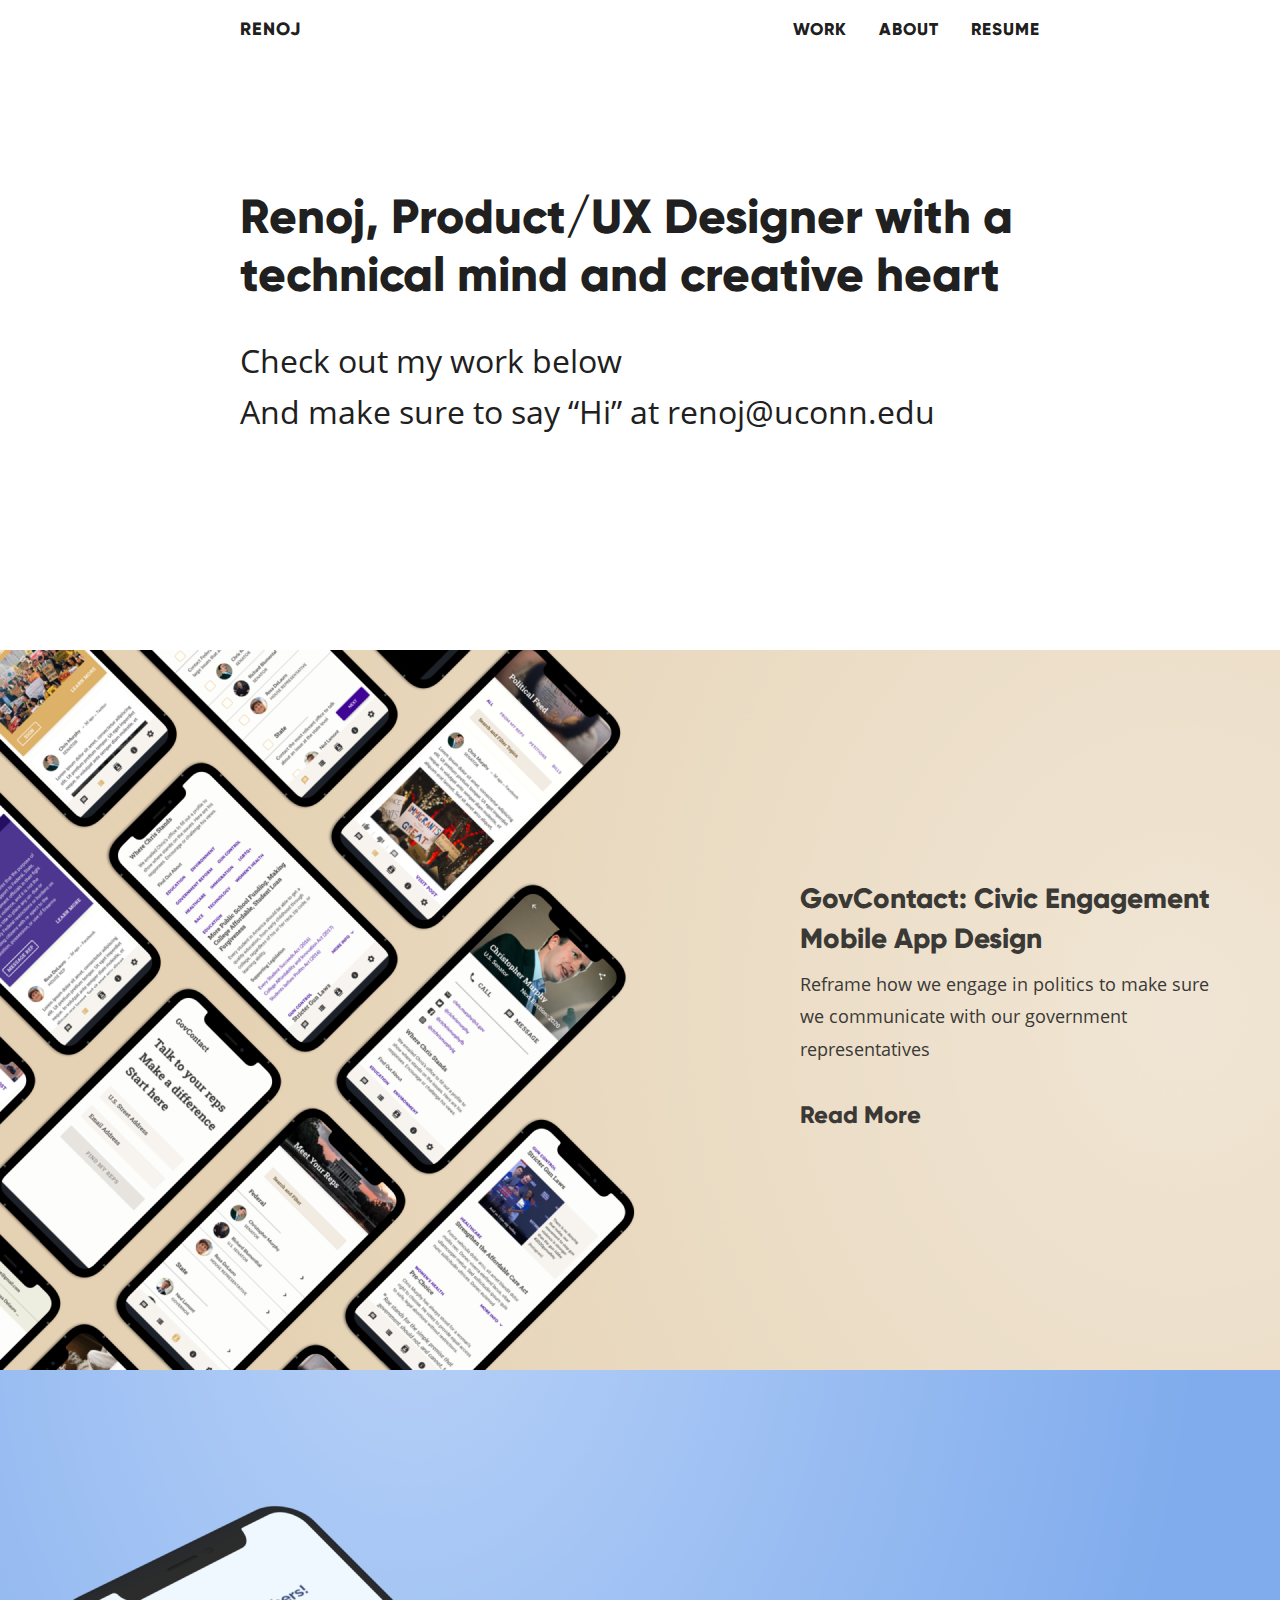
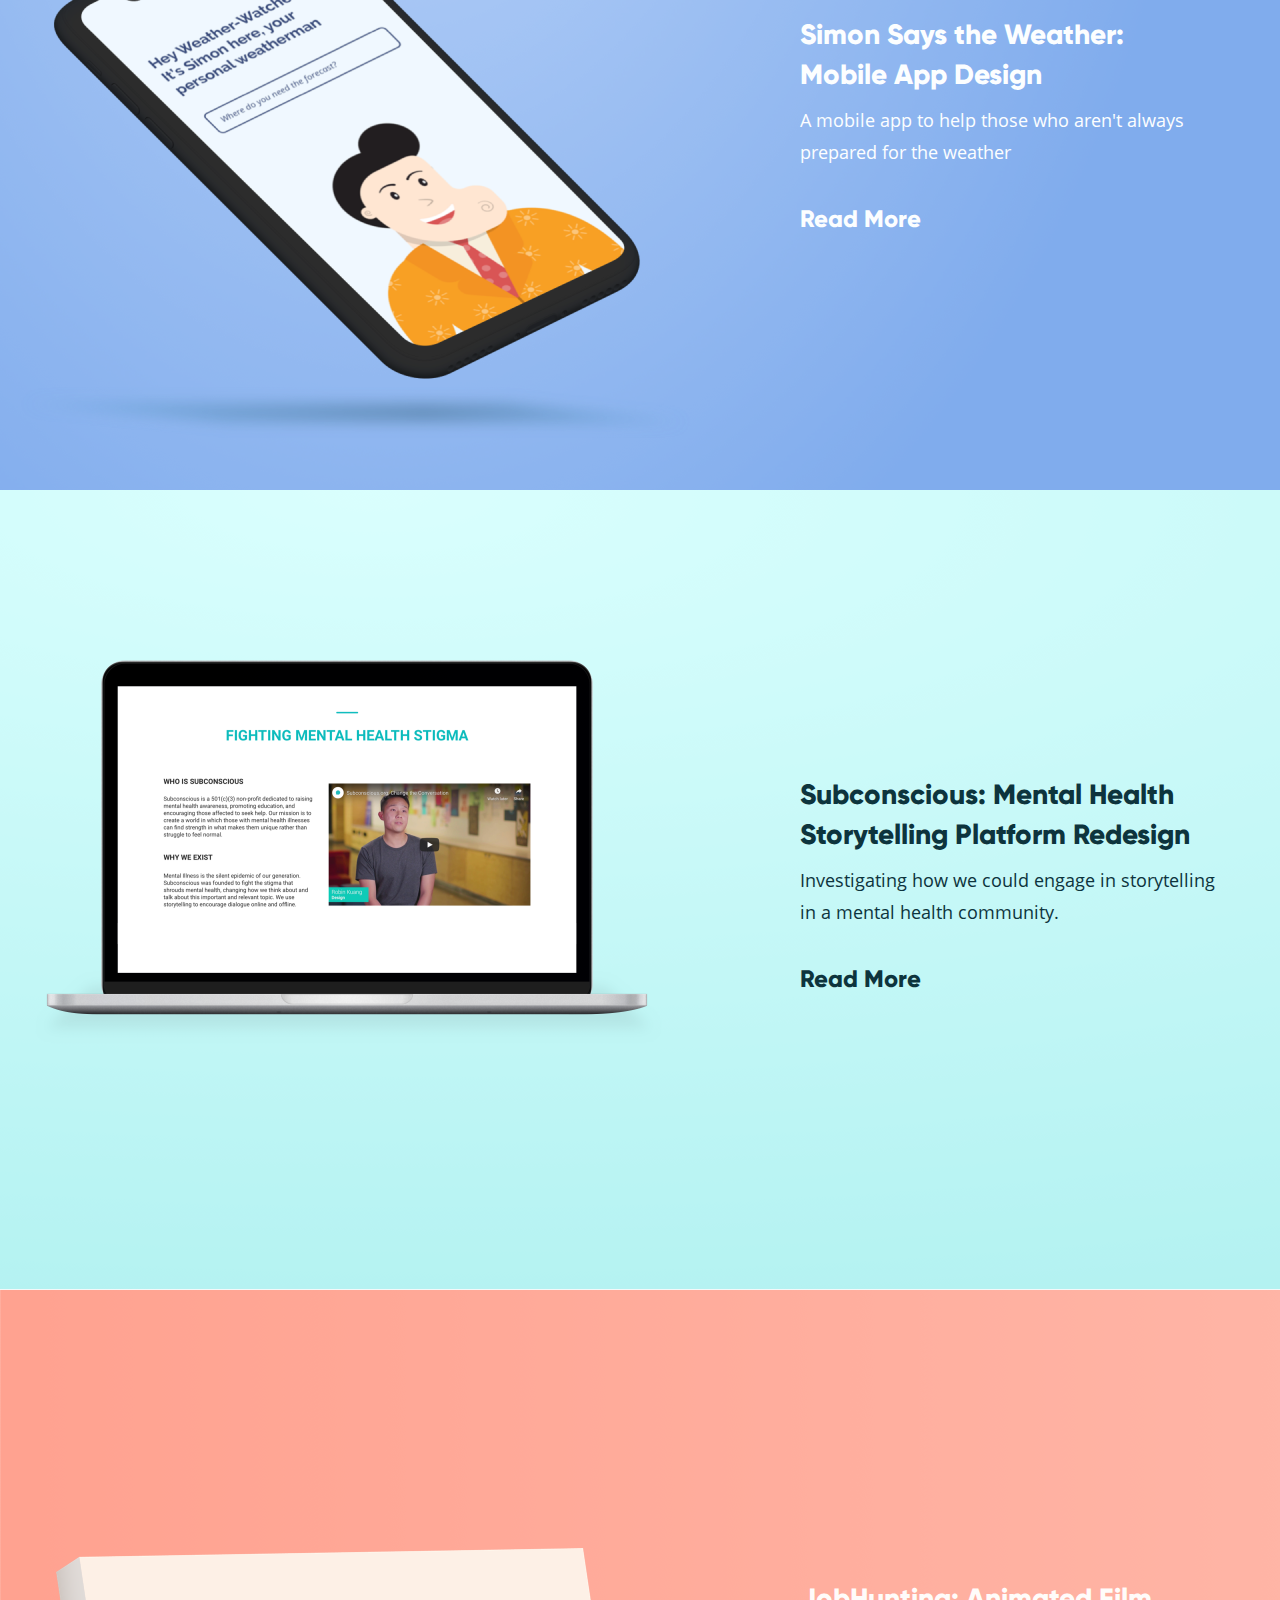
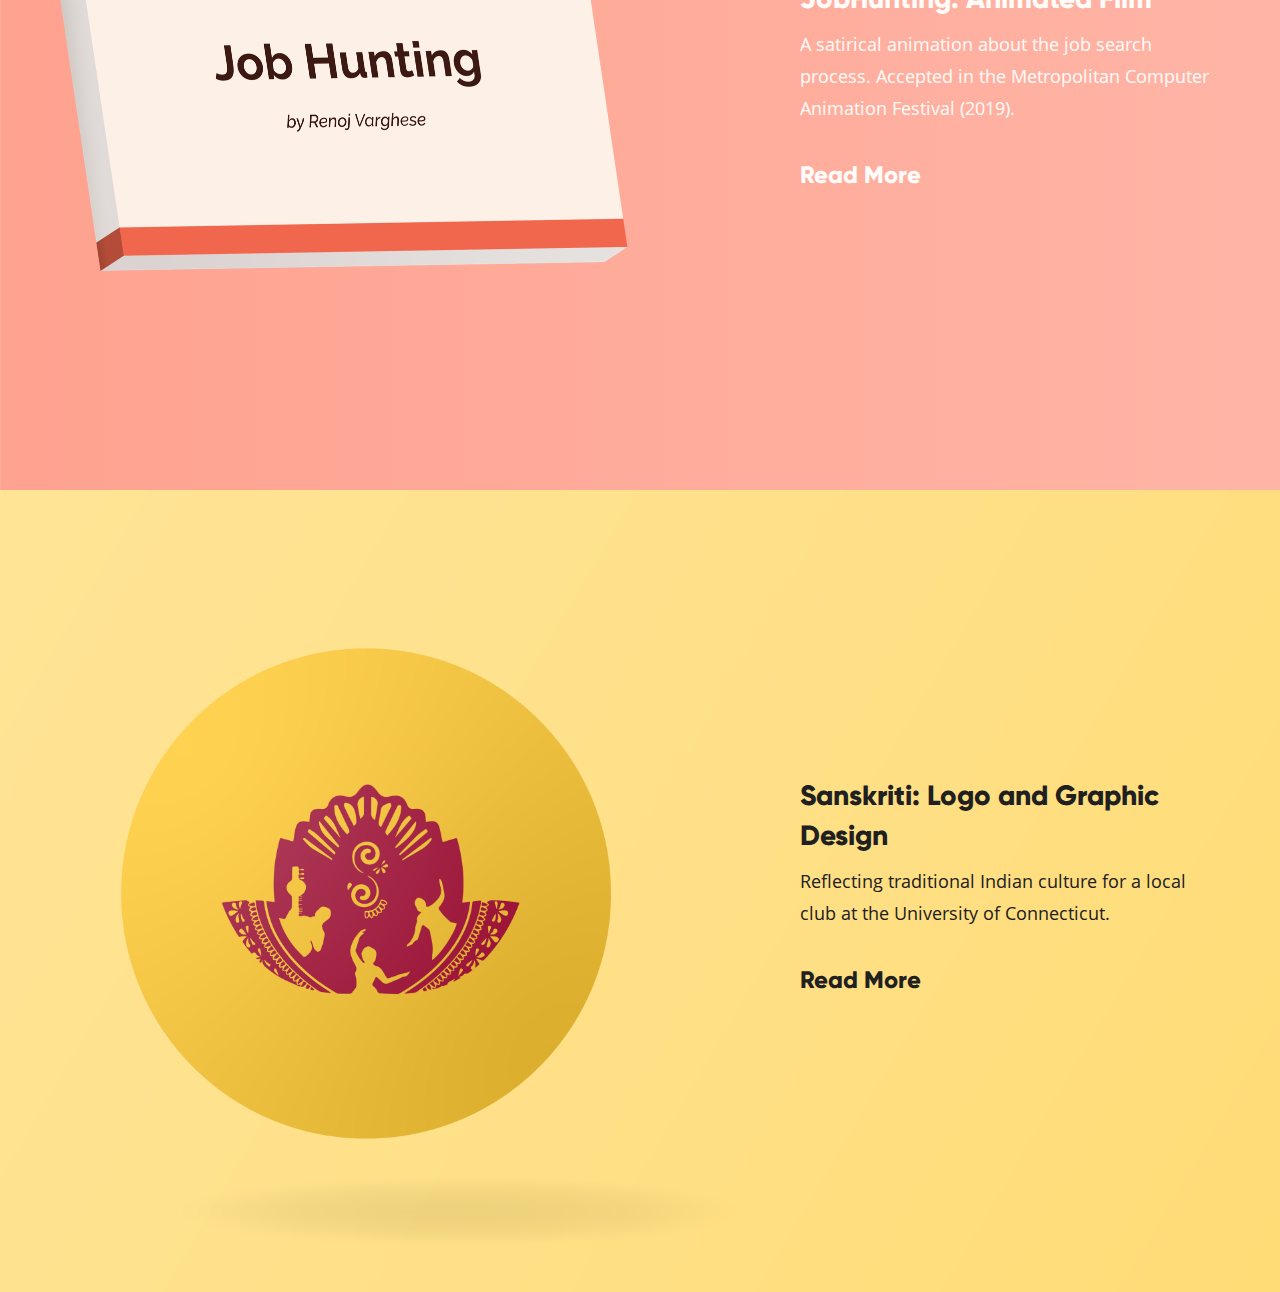
==== index.html @ ecf6c25c "next build" ====
<!DOCTYPE html><html lang="en"><head><title>Renoj Varghese</title><meta charset="UTF-8"><meta name="viewport" content="width=device-width, initial-scale=1.0"><meta name="description" content="Renoj's portfolio"><meta name="author" content="Renoj Varghese"><link href="main.css" rel="stylesheet"></head><body><!--+nav(nav, topDir)--><div class="content"><div class="hero-block"><nav class="nav"><div class="content-med-container"><ul class="nav-item-list"><li class="nav-item small-caps logo"><a href="">renoj</a></li><li class="nav-item"><ul class="nav-item-list"><li class="nav-item small-caps mr-xl"><a href="">work</a></li><li class="nav-item small-caps mr-xl"><a href="about">about</a></li><li class="nav-item small-caps right"><a href="static/docs/resume_renoj_varghese.pdf" target="_blank">resume</a></li></ul></li></ul></div></nav><div class="content-med-container home-hero"><div class="align-middle"><h1>Renoj, Product/UX Designer with a technical mind and creative heart</h1><h2 class="mb-0">Check out my work below</h2><h2>And make sure to say “Hi” at <a href="mailto:renoj@uconn.edu">renoj@uconn.edu</a></h2></div></div></div><div class="projects"><div class="project"><div class="project-background"><div class="img-container"><img src="static/img/govcontact/icon.png" alt="govcontact"></div></div><div class="project-text-block project-text govcontact"><h3 class="mb-s">GovContact: Civic Engagement Mobile App Design</h3><p class="mb-xl">Reframe how we engage in politics to make sure we communicate with our government representatives</p><a href="projects/govcontact/index.html"> <h4>Read More</h4></a></div></div><div class="project"><div class="project-background"><div class="img-container"><img src="static/img/simon/icon.png" alt="simon"></div></div><div class="project-text-block project-text simon"><h3 class="mb-s">Simon Says the Weather: Mobile App Design</h3><p class="mb-xl">A mobile app to help those who aren't always prepared for the weather</p><a href="projects/simon/index.html"> <h4>Read More</h4></a></div></div><div class="project"><div class="project-background"><div class="img-container"><img src="static/img/subconscious/icon.png" alt="subconscious"></div></div><div class="project-text-block project-text subconscious"><h3 class="mb-s">Subconscious: Mental Health Storytelling Platform Redesign</h3><p class="mb-xl">Investigating how we could engage in storytelling in a mental health community.</p><a href="projects/subconscious/index.html"> <h4>Read More</h4></a></div></div><div class="project"><div class="project-background"><div class="img-container"><img src="static/img/jobhunting/icon.png" alt="jobhunting"></div></div><div class="project-text-block project-text jobhunting"><h3 class="mb-s">JobHunting: Animated Film</h3><p class="mb-xl">A satirical animation about the job search process. Accepted in the Metropolitan Computer Animation Festival (2019).</p><a href="projects/jobhunting/index.html"> <h4>Read More</h4></a></div></div><div class="project"><div class="project-background"><div class="img-container"><img src="static/img/sanskriti/icon.png" alt="sanskriti"></div></div><div class="project-text-block project-text sanskriti"><h3 class="mb-s">Sanskriti: Logo and Graphic Design</h3><p class="mb-xl">Reflecting traditional Indian culture for a local club at the University of Connecticut.</p><a href="projects/sanskriti/index.html"> <h4>Read More</h4></a></div></div></div></div><footer class="footer"></footer><script type="text/javascript" src="main.js"></script></body></html>
---- main.css ----
@font-face{font-family:Gilroy;src:url(src/scss/fonts/Gilroy-ExtraBold.woff) format("woff");font-weight:700;font-style:normal}@font-face{font-family:Gilroy;src:url(src/scss/fonts/Gilroy-ExtraBold.woff) format("woff");font-weight:400;font-style:normal}@font-face{font-family:Gilroy;src:url(src/scss/fonts/Gilroy-Light.woff) format("woff");font-weight:lighter;font-style:normal}@font-face{font-family:'Open Sans';src:url(src/scss/fonts/OpenSans-Regular.woff) format("woff");font-weight:400;font-style:normal}@font-face{font-family:'Open Sans';src:url(src/scss/fonts/OpenSans-Bold.woff) format("woff");font-weight:700;font-style:bold}html{font-size:10pt;font-family:"Open Sans",Helvetica,sans-serif;color:#202020}@media (min-width:769px){html{font-size:1.5vw}}@media (min-width:1280px){html{font-size:1.25vw}}@media (min-width:1920px){html{font-size:24px}}li,p{font-size:1.125rem;line-height:1.8;margin:0}h1{font-family:Gilroy,Arial,sans-serif;font-size:3rem;line-height:1.2;margin:2rem 0}h2{font-family:"Open Sans",Helvetica,sans-serif;font-weight:400;font-size:2rem;line-height:1.6;margin:0 0 2rem}h3{font-family:Gilroy,Arial,sans-serif;font-size:1.75rem;line-height:1.45;margin:0 0 1.5rem}h4{font-family:Gilroy,Arial,sans-serif;font-size:1.5rem;line-height:1.5;margin:0 0 .5rem}h5{font-family:Gilroy,Arial,sans-serif;font-size:1.375rem;line-height:1.5;font-weight:700;margin:0 0 .125rem}h6{font-family:Gilroy,Arial,sans-serif;font-size:1.25rem;line-height:1.6;font-variant:small-caps;text-transform:lowercase;letter-spacing:.0625rem;margin:0 0 .5rem}.caption{font-family:"Open Sans",Helvetica,sans-serif;font-size:1.125rem;line-height:1.8;margin:.25rem 0 .75rem}.caption-small{font-family:"Open Sans",Helvetica,sans-serif;font-size:1rem;line-height:1.6;margin:.25rem 0 .5rem}blockquote{font-family:Gilroy,Arial,sans-serif;font-weight:700;line-height:1.4;font-size:1.75em;margin:1rem 0 .5rem}a{position:relative;display:inline-block;text-decoration:none;color:inherit}a:visited{color:inherit;text-decoration:none}a:before{content:"";display:block;height:2px;width:0%;position:absolute;bottom:-2px;left:0;background:#000;transition:.15s ease-out}a:active:before,a:focus:before,a:hover:before{width:100%}.bold{font-weight:700}.med-weight{font-weight:400}.light{font-weight:lighter}.header{font-family:Gilroy,Arial,sans-serif}.body{font-family:"Open Sans",Helvetica,sans-serif}*{transition:.1s linear;box-sizing:border-box}body{margin:0;padding:0}.content{max-width:1920px;margin:0 auto}img{max-width:100%;display:block}.youtube-container{overflow:hidden;padding-bottom:56.25%;position:relative;height:0}.youtube-container iframe{left:0;top:0;height:100%;width:100%;position:absolute}.video-container{max-width:300px;position:relative;margin:0 auto 40px}.video-container .controls{position:absolute;margin:0 auto;top:-45px;text-align:center;width:100%}.video-container .video-ctrl{font-size:1.25rem;display:inline}.video-container .video-ctrl:hover{cursor:pointer}.invision-container{height:500px;margin-bottom:200px}.invision-container iframe{-webkit-transform:scale(.75) translateY(-15%) translateX(0);transform:scale(.75) translateY(-15%) translateX(0)}.content-container{padding:30px;max-width:55rem;margin:0 auto}@media (min-width:1280px){.content-container{padding:0}}.content-med-container{padding:30px;max-width:50rem;margin:0 auto}@media (min-width:1280px){.content-med-container{padding:0}}.content-large-container{padding:30px;max-width:65rem;margin:0 auto}.whole-height{min-height:100vh}.flex{display:flex;flex-wrap:wrap;justify-content:flex-start}.grid-2-item li,.grid-2-item p,.grid-3-2-item li,.grid-3-2-item p,.grid-3-item li,.grid-3-item p{line-height:1.65}.bullet{position:relative}.bullet:after{content:"";width:4px;height:100%;background:#333;display:block;position:absolute;left:-15px;top:0}@media (min-width:768px){.grid-2-item{width:48.5%;margin-top:0}.grid-2-item.left{padding-right:1.5%}.grid-2-item.right{padding-left:1.5%}.grid-3-item{width:31.25%;margin-top:0}.grid-3-item.left{padding-right:2%}.grid-3-item.middle{padding-right:1%;padding-left:1%}.grid-3-item.right{padding-left:2%}.grid-3-2-item{margin-top:0;width:62.5%}.grid-3-2-item.left{padding-right:1.5%}}.small-caps{font-variant:small-caps;text-transform:lowercase;letter-spacing:.0625rem}ul{list-style:none;padding-left:0;margin-top:0}.nav{padding-top:.125rem;padding-bottom:.125rem}.nav-item-list{display:flex;justify-content:space-between;flex-direction:row}.nav-item-list li{display:inherit;font-weight:700;font-family:Gilroy,Arial,sans-serif;font-size:1.5rem;align-self:flex-end}.nav-item-list .logo{font-size:1.6rem;position:relative;top:2px}.nav-item-list .logo a::before{bottom:0}.home-hero{padding-top:10vh;padding-bottom:20vh}.projects{margin:0 auto}@media (min-width:1920px){.content-large-container{max-width:1800px}.projects{max-width:1920px}}.project{position:relative}.project-background{display:none}.project-text-block{padding:2rem}.project-text-block a::before{height:4px;bottom:2px}.project-text-block.simon{background:#93b9f1;color:#fcfeff}.project-text-block.simon a::before{background:#fcfeff}.project-text-block.govcontact{background:#eddfcb;color:#3a3936}.project-text-block.govcontact a::before{background:#3a3936}.project-text-block.subconscious{background:#f4f8f9;color:#0d343d}.project-text-block.subconscious a::before{background:#0d343d}.project-text-block.jobhunting{background:#ffac9c;color:#fffcfa}.project-text-block.jobhunting a::before{background:#fffcfa}.project-text-block.sanskriti{background:#ffdf84}.project-text-block.sanskriti a::before{background:#5c470a}@media (min-width:550px){.project-background{display:block}.project-text-block.project-text{display:block;position:absolute;right:2rem;top:50%;-webkit-transform:translateY(-50%);transform:translateY(-50%);width:30rem}}@media (min-width:550px) and (max-width:1023px){.project-text-block.project-text{color:#000;background:rgba(245,245,245,.8)}}@media (min-width:1024px){.project-text-block.project-text{background:0 0;right:2em}}.hero{height:35vw;position:relative;overflow:hidden}.hero .img-container{position:absolute;top:-25%}.hero h1{position:absolute;top:20%;right:5%;width:40%}.solution-block{padding-top:10vh;padding-bottom:10vh}.solution{margin-top:4rem}.project-container{padding-top:7.5vh;padding-bottom:7.5vh}.project-container li{position:relative;padding-left:20px}.project-container li:before{content:"";display:block;position:absolute;top:6%;left:2px;width:5px;height:92%;background:#000;opacity:.1}.project-med-padding{padding-top:8.75vh;padding-bottom:8.75vh}.project-extra-padding{padding-top:15vh;padding-bottom:15vh}.project-p{margin-bottom:3rem}.quote{margin-bottom:1rem}.tint-box{background:#f1f1f1}.insights-opportunities{padding-top:5rem;padding-bottom:5rem}.i-o-header{margin-bottom:3rem}.insight{margin-bottom:.125rem}.i-o{margin-bottom:2rem}.quote-source{font-weight:lighter;font-size:1.5rem}.mb-0{margin-bottom:0}.mb-s{margin-bottom:.5rem}.mb-m{margin-bottom:1rem}.mb-l{margin-bottom:1.5rem}.mb-xl{margin-bottom:2rem}.mr-xl{margin-right:2rem}.mb-xxl{margin-bottom:2.5rem}.mb-xxxl{margin-bottom:3rem}.mt-m{margin-top:1rem}.mt-l{margin-top:1.5rem}.mt-xl{margin-top:2rem}.mt-xxxl{margin-top:3rem}.mt-separate{margin-top:15vh}.pb-0{padding-bottom:0}.pt-0{padding-top:0}.pt-m{padding-top:1rem}.pl-xxxl{box-sizing:border-box}.pr-xxxl{box-sizing:border-box}.pl-xl{box-sizing:border-box}.pr-xl{box-sizing:border-box}@media (min-width:769px){.pl-xxxl{padding-left:4rem}.pr-xxxl{padding-right:4rem}.pl-xl{padding-left:2rem}.pr-xl{padding-right:2rem}}.plr-m{padding-left:1rem;padding-right:1rem}.plr-xxxl{padding-left:3rem;padding-right:3rem}.mlr-m{margin-left:1rem;margin-right:1rem}.ml-m{margin-left:1rem}.m-0{margin:0}@media (max-width:768px){.ptb-0-mt{padding-top:0;padding-bottom:0}.plr-0-mt{padding-left:0;padding-right:0}}
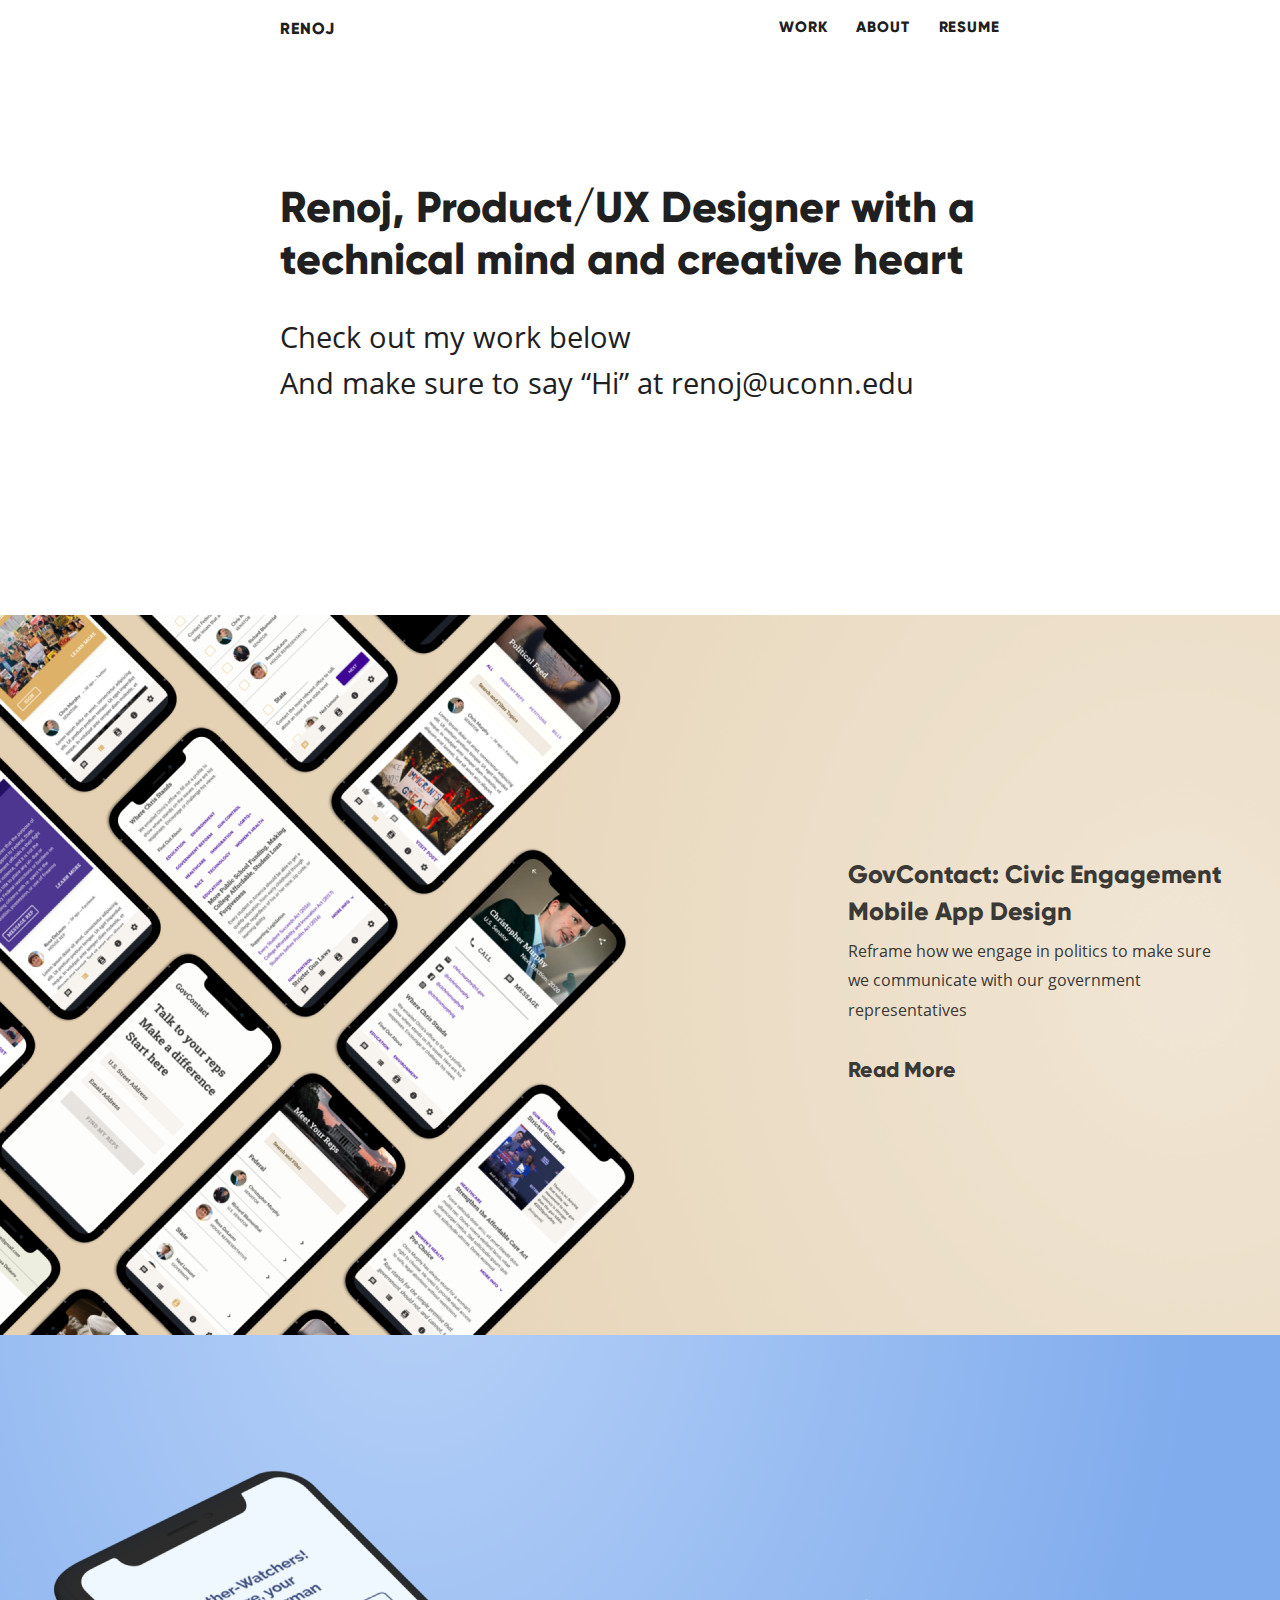
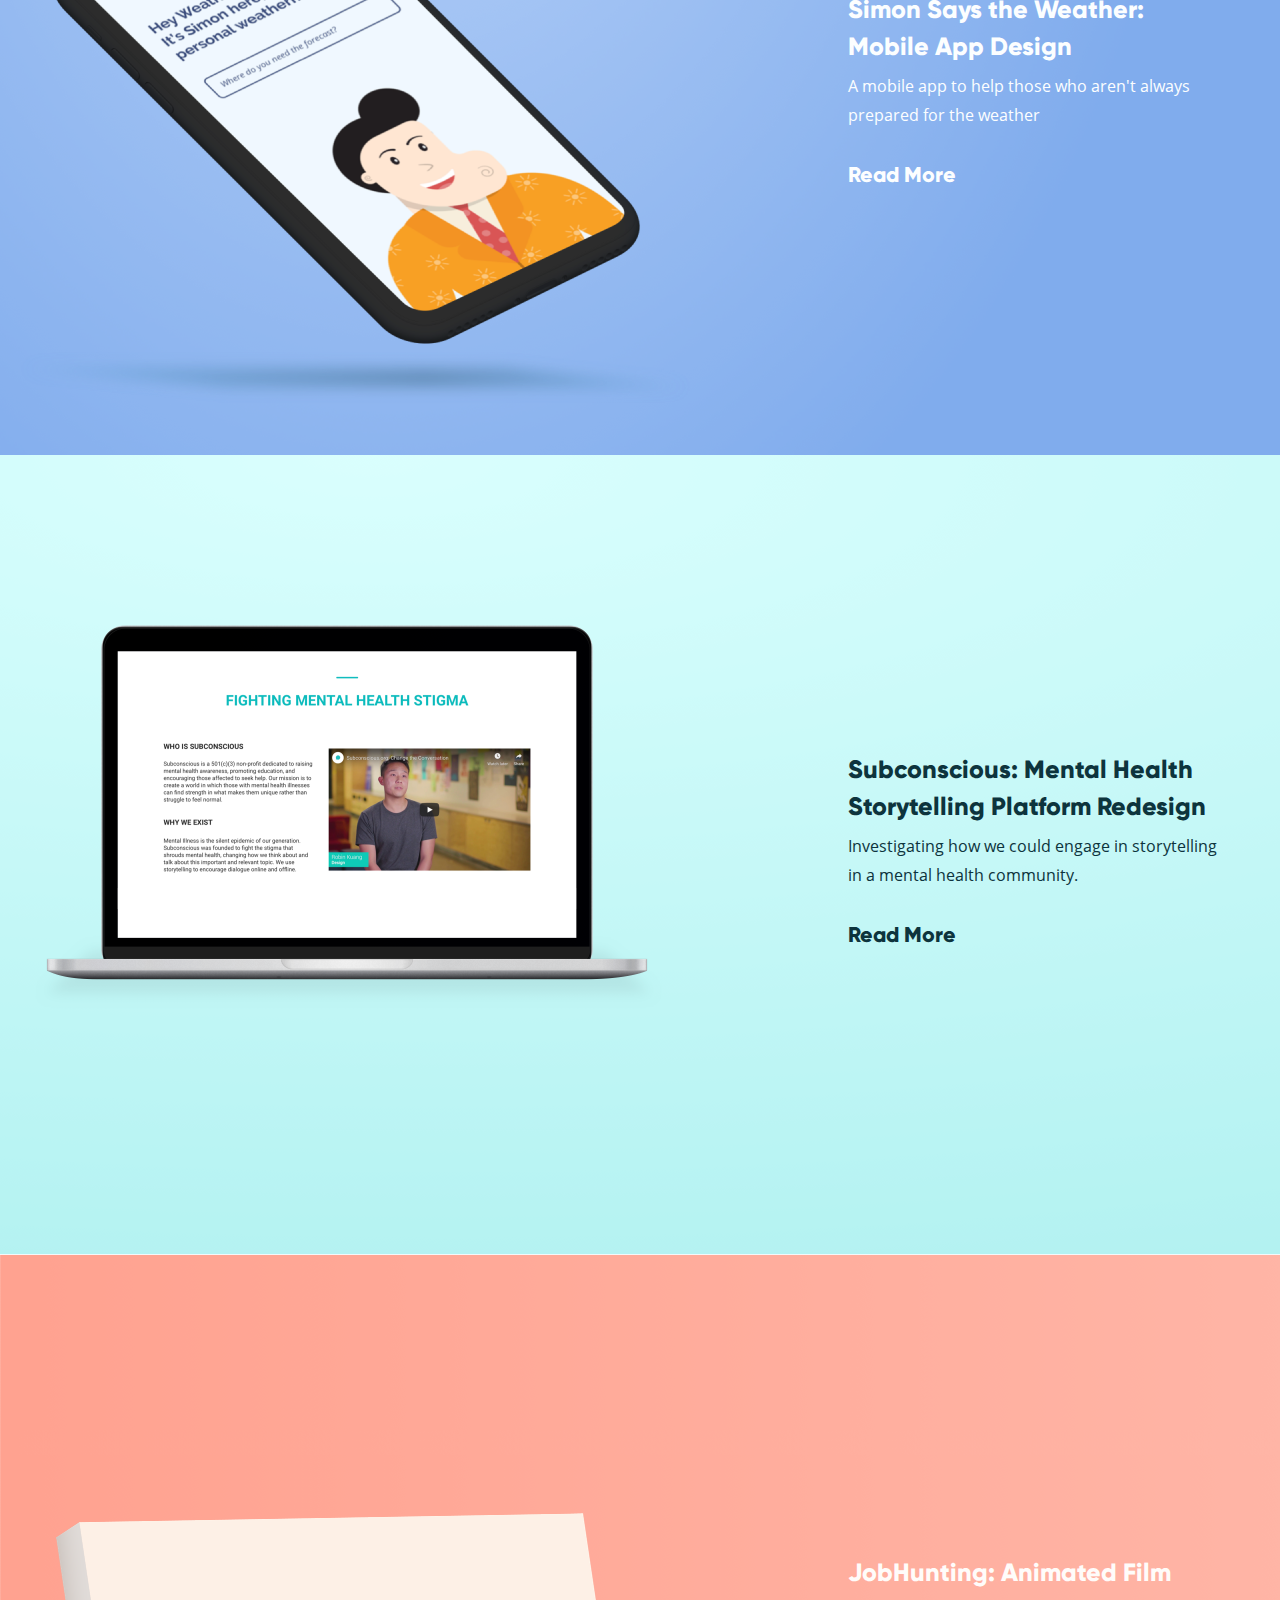
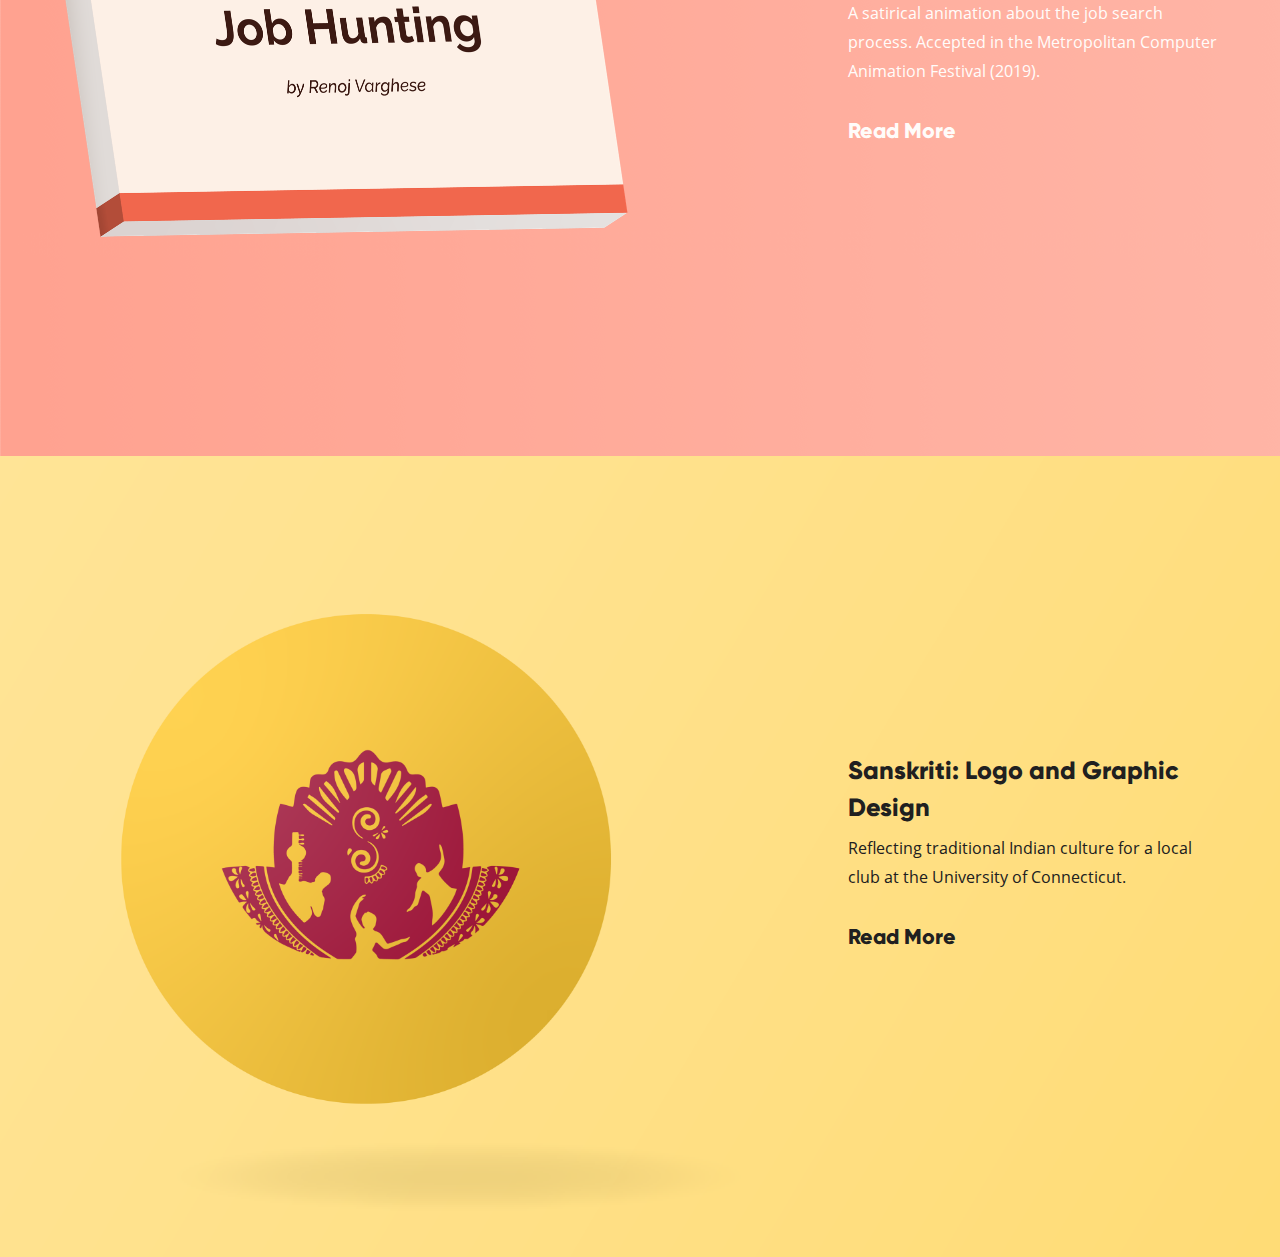
==== commit b2d1ed33: "next build" ====
--- a/index.html
+++ b/index.html
@@ -1 +1 @@
-<!DOCTYPE html><html lang="en"><head><title>Renoj Varghese</title><meta charset="UTF-8"><meta name="viewport" content="width=device-width, initial-scale=1.0"><meta name="description" content="Renoj's portfolio"><meta name="author" content="Renoj Varghese"><link href="main.css" rel="stylesheet"></head><body><!--+nav(nav, topDir)--><div class="content"><div class="hero-block"><nav class="nav"><div class="content-med-container"><ul class="nav-item-list"><li class="nav-item small-caps logo"><a href="">renoj</a></li><li class="nav-item"><ul class="nav-item-list"><li class="nav-item small-caps mr-xl"><a href="">work</a></li><li class="nav-item small-caps mr-xl"><a href="about">about</a></li><li class="nav-item small-caps right"><a href="static/docs/resume_renoj_varghese.pdf" target="_blank">resume</a></li></ul></li></ul></div></nav><div class="content-med-container home-hero"><div class="align-middle"><h1>Renoj, Product/UX Designer with a technical mind and creative heart</h1><h2 class="mb-0">Check out my work below</h2><h2>And make sure to say “Hi” at <a href="mailto:renoj@uconn.edu">renoj@uconn.edu</a></h2></div></div></div><div class="projects"><div class="project"><div class="project-background"><div class="img-container"><img src="static/img/govcontact/icon.png" alt="govcontact"></div></div><div class="project-text-block project-text govcontact"><h3 class="mb-s">GovContact: Civic Engagement Mobile App Design</h3><p class="mb-xl">Reframe how we engage in politics to make sure we communicate with our government representatives</p><a href="projects/govcontact/index.html"> <h4>Read More</h4></a></div></div><div class="project"><div class="project-background"><div class="img-container"><img src="static/img/simon/icon.png" alt="simon"></div></div><div class="project-text-block project-text simon"><h3 class="mb-s">Simon Says the Weather: Mobile App Design</h3><p class="mb-xl">A mobile app to help those who aren't always prepared for the weather</p><a href="projects/simon/index.html"> <h4>Read More</h4></a></div></div><div class="project"><div class="project-background"><div class="img-container"><img src="static/img/subconscious/icon.png" alt="subconscious"></div></div><div class="project-text-block project-text subconscious"><h3 class="mb-s">Subconscious: Mental Health Storytelling Platform Redesign</h3><p class="mb-xl">Investigating how we could engage in storytelling in a mental health community.</p><a href="projects/subconscious/index.html"> <h4>Read More</h4></a></div></div><div class="project"><div class="project-background"><div class="img-container"><img src="static/img/jobhunting/icon.png" alt="jobhunting"></div></div><div class="project-text-block project-text jobhunting"><h3 class="mb-s">JobHunting: Animated Film</h3><p class="mb-xl">A satirical animation about the job search process. Accepted in the Metropolitan Computer Animation Festival (2019).</p><a href="projects/jobhunting/index.html"> <h4>Read More</h4></a></div></div><div class="project"><div class="project-background"><div class="img-container"><img src="static/img/sanskriti/icon.png" alt="sanskriti"></div></div><div class="project-text-block project-text sanskriti"><h3 class="mb-s">Sanskriti: Logo and Graphic Design</h3><p class="mb-xl">Reflecting traditional Indian culture for a local club at the University of Connecticut.</p><a href="projects/sanskriti/index.html"> <h4>Read More</h4></a></div></div></div></div><footer class="footer"></footer><script type="text/javascript" src="main.js"></script></body></html>+<!DOCTYPE html><html lang="en"><head><title>Renoj Varghese</title><meta charset="UTF-8"><meta name="viewport" content="width=device-width, initial-scale=1.0"><meta name="description" content="Renoj's portfolio"><meta name="author" content="Renoj Varghese"><link href="main.css" rel="stylesheet"></head><body><!--+nav(nav, topDir)--><div class="content"><div class="hero-block"><nav class="nav"><div class="content-med-container animate fade slide-down"><ul class="nav-item-list"><li class="nav-item small-caps logo"><a href="">renoj</a></li><li class="nav-item"><ul class="nav-item-list"><li class="nav-item small-caps mr-xl"><a href="">work</a></li><li class="nav-item small-caps mr-xl"><a href="about">about</a></li><li class="nav-item small-caps right"><a href="static/docs/resume_renoj_varghese.pdf" target="_blank">resume</a></li></ul></li></ul></div></nav><div class="content-med-container home-hero"><div class="align-middle"><h1 class="animate fade slide-down">Renoj, Product/UX Designer with a technical mind and creative heart</h1><h2 class="mb-0 animate fade slide-down delay-small">Check out my work below</h2><h2 class="animate fade slide-down delay-small">And make sure to say “Hi” at <a href="mailto:renoj@uconn.edu">renoj@uconn.edu</a></h2></div></div></div><div class="projects animate slide-up delay-large"><div class="project animate fade delay-large"><div class="project-background"><div class="img-container"><img src="static/img/govcontact/icon.png" alt="govcontact"></div></div><div class="project-text-block project-text govcontact"><h3 class="mb-s">GovContact: Civic Engagement Mobile App Design</h3><p class="mb-xl">Reframe how we engage in politics to make sure we communicate with our government representatives</p><a href="projects/govcontact/index.html"> <h4>Read More</h4></a></div></div><div class="project animate fade delay-large"><div class="project-background"><div class="img-container"><img src="static/img/simon/icon.png" alt="simon"></div></div><div class="project-text-block project-text simon"><h3 class="mb-s">Simon Says the Weather: Mobile App Design</h3><p class="mb-xl">A mobile app to help those who aren't always prepared for the weather</p><a href="projects/simon/index.html"> <h4>Read More</h4></a></div></div><div class="project animate fade delay-large"><div class="project-background"><div class="img-container"><img src="static/img/subconscious/icon.png" alt="subconscious"></div></div><div class="project-text-block project-text subconscious"><h3 class="mb-s">Subconscious: Mental Health Storytelling Platform Redesign</h3><p class="mb-xl">Investigating how we could engage in storytelling in a mental health community.</p><a href="projects/subconscious/index.html"> <h4>Read More</h4></a></div></div><div class="project animate fade delay-large"><div class="project-background"><div class="img-container"><img src="static/img/jobhunting/icon.png" alt="jobhunting"></div></div><div class="project-text-block project-text jobhunting"><h3 class="mb-s">JobHunting: Animated Film</h3><p class="mb-xl">A satirical animation about the job search process. Accepted in the Metropolitan Computer Animation Festival (2019).</p><a href="projects/jobhunting/index.html"> <h4>Read More</h4></a></div></div><div class="project animate fade delay-large"><div class="project-background"><div class="img-container"><img src="static/img/sanskriti/icon.png" alt="sanskriti"></div></div><div class="project-text-block project-text sanskriti"><h3 class="mb-s">Sanskriti: Logo and Graphic Design</h3><p class="mb-xl">Reflecting traditional Indian culture for a local club at the University of Connecticut.</p><a href="projects/sanskriti/index.html"> <h4>Read More</h4></a></div></div></div></div><footer class="footer"></footer><script type="text/javascript" src="main.js"></script></body></html>--- a/main.css
+++ b/main.css
@@ -1 +1 @@
-@font-face{font-family:Gilroy;src:url(src/scss/fonts/Gilroy-ExtraBold.woff) format("woff");font-weight:700;font-style:normal}@font-face{font-family:Gilroy;src:url(src/scss/fonts/Gilroy-ExtraBold.woff) format("woff");font-weight:400;font-style:normal}@font-face{font-family:Gilroy;src:url(src/scss/fonts/Gilroy-Light.woff) format("woff");font-weight:lighter;font-style:normal}@font-face{font-family:'Open Sans';src:url(src/scss/fonts/OpenSans-Regular.woff) format("woff");font-weight:400;font-style:normal}@font-face{font-family:'Open Sans';src:url(src/scss/fonts/OpenSans-Bold.woff) format("woff");font-weight:700;font-style:bold}html{font-size:10pt;font-family:"Open Sans",Helvetica,sans-serif;color:#202020}@media (min-width:769px){html{font-size:1.5vw}}@media (min-width:1280px){html{font-size:1.25vw}}@media (min-width:1920px){html{font-size:24px}}li,p{font-size:1.125rem;line-height:1.8;margin:0}h1{font-family:Gilroy,Arial,sans-serif;font-size:3rem;line-height:1.2;margin:2rem 0}h2{font-family:"Open Sans",Helvetica,sans-serif;font-weight:400;font-size:2rem;line-height:1.6;margin:0 0 2rem}h3{font-family:Gilroy,Arial,sans-serif;font-size:1.75rem;line-height:1.45;margin:0 0 1.5rem}h4{font-family:Gilroy,Arial,sans-serif;font-size:1.5rem;line-height:1.5;margin:0 0 .5rem}h5{font-family:Gilroy,Arial,sans-serif;font-size:1.375rem;line-height:1.5;font-weight:700;margin:0 0 .125rem}h6{font-family:Gilroy,Arial,sans-serif;font-size:1.25rem;line-height:1.6;font-variant:small-caps;text-transform:lowercase;letter-spacing:.0625rem;margin:0 0 .5rem}.caption{font-family:"Open Sans",Helvetica,sans-serif;font-size:1.125rem;line-height:1.8;margin:.25rem 0 .75rem}.caption-small{font-family:"Open Sans",Helvetica,sans-serif;font-size:1rem;line-height:1.6;margin:.25rem 0 .5rem}blockquote{font-family:Gilroy,Arial,sans-serif;font-weight:700;line-height:1.4;font-size:1.75em;margin:1rem 0 .5rem}a{position:relative;display:inline-block;text-decoration:none;color:inherit}a:visited{color:inherit;text-decoration:none}a:before{content:"";display:block;height:2px;width:0%;position:absolute;bottom:-2px;left:0;background:#000;transition:.15s ease-out}a:active:before,a:focus:before,a:hover:before{width:100%}.bold{font-weight:700}.med-weight{font-weight:400}.light{font-weight:lighter}.header{font-family:Gilroy,Arial,sans-serif}.body{font-family:"Open Sans",Helvetica,sans-serif}*{transition:.1s linear;box-sizing:border-box}body{margin:0;padding:0}.content{max-width:1920px;margin:0 auto}img{max-width:100%;display:block}.youtube-container{overflow:hidden;padding-bottom:56.25%;position:relative;height:0}.youtube-container iframe{left:0;top:0;height:100%;width:100%;position:absolute}.video-container{max-width:300px;position:relative;margin:0 auto 40px}.video-container .controls{position:absolute;margin:0 auto;top:-45px;text-align:center;width:100%}.video-container .video-ctrl{font-size:1.25rem;display:inline}.video-container .video-ctrl:hover{cursor:pointer}.invision-container{height:500px;margin-bottom:200px}.invision-container iframe{-webkit-transform:scale(.75) translateY(-15%) translateX(0);transform:scale(.75) translateY(-15%) translateX(0)}.content-container{padding:30px;max-width:55rem;margin:0 auto}@media (min-width:1280px){.content-container{padding:0}}.content-med-container{padding:30px;max-width:50rem;margin:0 auto}@media (min-width:1280px){.content-med-container{padding:0}}.content-large-container{padding:30px;max-width:65rem;margin:0 auto}.whole-height{min-height:100vh}.flex{display:flex;flex-wrap:wrap;justify-content:flex-start}.grid-2-item li,.grid-2-item p,.grid-3-2-item li,.grid-3-2-item p,.grid-3-item li,.grid-3-item p{line-height:1.65}.bullet{position:relative}.bullet:after{content:"";width:4px;height:100%;background:#333;display:block;position:absolute;left:-15px;top:0}@media (min-width:768px){.grid-2-item{width:48.5%;margin-top:0}.grid-2-item.left{padding-right:1.5%}.grid-2-item.right{padding-left:1.5%}.grid-3-item{width:31.25%;margin-top:0}.grid-3-item.left{padding-right:2%}.grid-3-item.middle{padding-right:1%;padding-left:1%}.grid-3-item.right{padding-left:2%}.grid-3-2-item{margin-top:0;width:62.5%}.grid-3-2-item.left{padding-right:1.5%}}.small-caps{font-variant:small-caps;text-transform:lowercase;letter-spacing:.0625rem}ul{list-style:none;padding-left:0;margin-top:0}.nav{padding-top:.125rem;padding-bottom:.125rem}.nav-item-list{display:flex;justify-content:space-between;flex-direction:row}.nav-item-list li{display:inherit;font-weight:700;font-family:Gilroy,Arial,sans-serif;font-size:1.5rem;align-self:flex-end}.nav-item-list .logo{font-size:1.6rem;position:relative;top:2px}.nav-item-list .logo a::before{bottom:0}.home-hero{padding-top:10vh;padding-bottom:20vh}.projects{margin:0 auto}@media (min-width:1920px){.content-large-container{max-width:1800px}.projects{max-width:1920px}}.project{position:relative}.project-background{display:none}.project-text-block{padding:2rem}.project-text-block a::before{height:4px;bottom:2px}.project-text-block.simon{background:#93b9f1;color:#fcfeff}.project-text-block.simon a::before{background:#fcfeff}.project-text-block.govcontact{background:#eddfcb;color:#3a3936}.project-text-block.govcontact a::before{background:#3a3936}.project-text-block.subconscious{background:#f4f8f9;color:#0d343d}.project-text-block.subconscious a::before{background:#0d343d}.project-text-block.jobhunting{background:#ffac9c;color:#fffcfa}.project-text-block.jobhunting a::before{background:#fffcfa}.project-text-block.sanskriti{background:#ffdf84}.project-text-block.sanskriti a::before{background:#5c470a}@media (min-width:550px){.project-background{display:block}.project-text-block.project-text{display:block;position:absolute;right:2rem;top:50%;-webkit-transform:translateY(-50%);transform:translateY(-50%);width:30rem}}@media (min-width:550px) and (max-width:1023px){.project-text-block.project-text{color:#000;background:rgba(245,245,245,.8)}}@media (min-width:1024px){.project-text-block.project-text{background:0 0;right:2em}}.hero{height:35vw;position:relative;overflow:hidden}.hero .img-container{position:absolute;top:-25%}.hero h1{position:absolute;top:20%;right:5%;width:40%}.solution-block{padding-top:10vh;padding-bottom:10vh}.solution{margin-top:4rem}.project-container{padding-top:7.5vh;padding-bottom:7.5vh}.project-container li{position:relative;padding-left:20px}.project-container li:before{content:"";display:block;position:absolute;top:6%;left:2px;width:5px;height:92%;background:#000;opacity:.1}.project-med-padding{padding-top:8.75vh;padding-bottom:8.75vh}.project-extra-padding{padding-top:15vh;padding-bottom:15vh}.project-p{margin-bottom:3rem}.quote{margin-bottom:1rem}.tint-box{background:#f1f1f1}.insights-opportunities{padding-top:5rem;padding-bottom:5rem}.i-o-header{margin-bottom:3rem}.insight{margin-bottom:.125rem}.i-o{margin-bottom:2rem}.quote-source{font-weight:lighter;font-size:1.5rem}.mb-0{margin-bottom:0}.mb-s{margin-bottom:.5rem}.mb-m{margin-bottom:1rem}.mb-l{margin-bottom:1.5rem}.mb-xl{margin-bottom:2rem}.mr-xl{margin-right:2rem}.mb-xxl{margin-bottom:2.5rem}.mb-xxxl{margin-bottom:3rem}.mt-m{margin-top:1rem}.mt-l{margin-top:1.5rem}.mt-xl{margin-top:2rem}.mt-xxxl{margin-top:3rem}.mt-separate{margin-top:15vh}.pb-0{padding-bottom:0}.pt-0{padding-top:0}.pt-m{padding-top:1rem}.pl-xxxl{box-sizing:border-box}.pr-xxxl{box-sizing:border-box}.pl-xl{box-sizing:border-box}.pr-xl{box-sizing:border-box}@media (min-width:769px){.pl-xxxl{padding-left:4rem}.pr-xxxl{padding-right:4rem}.pl-xl{padding-left:2rem}.pr-xl{padding-right:2rem}}.plr-m{padding-left:1rem;padding-right:1rem}.plr-xxxl{padding-left:3rem;padding-right:3rem}.mlr-m{margin-left:1rem;margin-right:1rem}.ml-m{margin-left:1rem}.m-0{margin:0}@media (max-width:768px){.ptb-0-mt{padding-top:0;padding-bottom:0}.plr-0-mt{padding-left:0;padding-right:0}}
+@font-face{font-family:Gilroy;src:url(src/scss/fonts/Gilroy-ExtraBold.woff) format("woff");font-weight:700;font-style:normal}@font-face{font-family:Gilroy;src:url(src/scss/fonts/Gilroy-ExtraBold.woff) format("woff");font-weight:400;font-style:normal}@font-face{font-family:Gilroy;src:url(src/scss/fonts/Gilroy-Light.woff) format("woff");font-weight:lighter;font-style:normal}@font-face{font-family:'Open Sans';src:url(src/scss/fonts/OpenSans-Regular.woff) format("woff");font-weight:400;font-style:normal}@font-face{font-family:'Open Sans';src:url(src/scss/fonts/OpenSans-Bold.woff) format("woff");font-weight:700;font-style:bold}html{font-size:10pt;font-family:"Open Sans",Helvetica,sans-serif;color:#202020}@media (min-width:769px){html{font-size:1.5vw}}@media (min-width:1280px){html{font-size:1.125vw}}@media (min-width:1920px){html{font-size:24px}}li,p{font-size:1.125rem;line-height:1.8;margin:0}h1{font-family:Gilroy,Arial,sans-serif;font-size:3rem;line-height:1.2;margin:2rem 0}h2{font-family:"Open Sans",Helvetica,sans-serif;font-weight:400;font-size:2rem;line-height:1.6;margin:0 0 2rem}h3{font-family:Gilroy,Arial,sans-serif;font-size:1.75rem;line-height:1.45;margin:0 0 1.5rem}h4{font-family:Gilroy,Arial,sans-serif;font-size:1.5rem;line-height:1.5;margin:0 0 .5rem}h5{font-family:Gilroy,Arial,sans-serif;font-size:1.375rem;line-height:1.5;font-weight:700;margin:0 0 .125rem}h6{font-family:Gilroy,Arial,sans-serif;font-size:1.25rem;line-height:1.6;font-variant:small-caps;text-transform:lowercase;letter-spacing:.0625rem;margin:0 0 .5rem}.caption{font-family:"Open Sans",Helvetica,sans-serif;font-size:1.125rem;line-height:1.8;margin:.25rem 0 .75rem}.caption-small{font-family:"Open Sans",Helvetica,sans-serif;font-size:1rem;line-height:1.6;margin:.25rem 0 .5rem}blockquote{font-family:Gilroy,Arial,sans-serif;font-weight:700;line-height:1.4;font-size:1.75em;margin:1rem 0 .5rem}a{position:relative;display:inline-block;text-decoration:none;color:inherit}a:visited{color:inherit;text-decoration:none}a:before{content:"";display:block;height:2px;width:0%;position:absolute;bottom:-2px;left:0;background:#000;transition:.15s ease-out}a:active:before,a:focus:before,a:hover:before{width:100%}.bold{font-weight:700}.med-weight{font-weight:400}.light{font-weight:lighter}.header{font-family:Gilroy,Arial,sans-serif}.body{font-family:"Open Sans",Helvetica,sans-serif}.animate{transition:.3s}.animate.fade{opacity:0}.animate.fade.in{opacity:1}.animate.slide-up{-webkit-transform:translateY(20px);transform:translateY(20px)}.animate.slide-up.in{-webkit-transform:translateY(0);transform:translateY(0)}.animate.slide-down{-webkit-transform:translateY(-20px);transform:translateY(-20px)}.animate.slide-down.in{-webkit-transform:translateY(0);transform:translateY(0)}.delay-small{-webkit-animation-delay:.15s;animation-delay:.15s;transition-delay:.15s}.delay-med{-webkit-animation-delay:.25s;animation-delay:.25s;transition-delay:.25s}.delay-large{-webkit-animation-delay:.3s;animation-delay:.3s;transition-delay:.3s}*{transition:.1s linear;box-sizing:border-box}body{margin:0;padding:0}.content{max-width:1920px;margin:0 auto}img{max-width:100%;display:block}.youtube-container{overflow:hidden;padding-bottom:56.25%;position:relative;height:0}.youtube-container iframe{left:0;top:0;height:100%;width:100%;position:absolute}.video-container{max-width:300px;position:relative;margin:0 auto 40px}.video-container .controls{position:absolute;margin:0 auto;top:-45px;text-align:center;width:100%}.video-container .video-ctrl{font-size:1.25rem;display:inline}.video-container .video-ctrl:hover{cursor:pointer}.invision-container{height:500px;margin-bottom:200px}.invision-container iframe{-webkit-transform:scale(.75) translateY(-15%) translateX(0);transform:scale(.75) translateY(-15%) translateX(0)}.content-container{padding:30px;max-width:55rem;margin:0 auto}@media (min-width:1280px){.content-container{padding:0}}.content-med-container{padding:30px;max-width:50rem;margin:0 auto}@media (min-width:1280px){.content-med-container{padding:0}}.content-large-container{padding:30px;max-width:65rem;margin:0 auto}.whole-height{min-height:100vh}.flex{display:flex;flex-wrap:wrap;justify-content:flex-start}.grid-2-item li,.grid-2-item p,.grid-3-2-item li,.grid-3-2-item p,.grid-3-item li,.grid-3-item p{line-height:1.65}.bullet{position:relative}.bullet:after{content:"";width:4px;height:100%;background:#333;display:block;position:absolute;left:-15px;top:0}@media (min-width:768px){.grid-2-item{width:48.5%;margin-top:0}.grid-2-item.left{padding-right:1.5%}.grid-2-item.right{padding-left:1.5%}.grid-3-item{width:31.25%;margin-top:0}.grid-3-item.left{padding-right:2%}.grid-3-item.middle{padding-right:1%;padding-left:1%}.grid-3-item.right{padding-left:2%}.grid-3-2-item{margin-top:0;width:62.5%}.grid-3-2-item.left{padding-right:1.5%}}.small-caps{font-variant:small-caps;text-transform:lowercase;letter-spacing:.0625rem}ul{list-style:none;padding-left:0;margin-top:0}.nav{padding-top:.25rem;padding-bottom:.25rem}.nav-item-list{display:flex;justify-content:space-between;flex-direction:row}.nav-item-list li{display:inherit;font-weight:700;font-family:Gilroy,Arial,sans-serif;font-size:1.5rem;align-self:flex-end}.nav-item-list .logo{font-size:1.6rem;position:relative;top:2px}.nav-item-list .logo a::before{bottom:0}.home-hero{padding-top:10vh;padding-bottom:20vh}.projects{margin:0 auto}@media (min-width:1920px){.content-large-container{max-width:1800px}.projects{max-width:1920px}}.project{position:relative}.project-background{display:none}.project-text-block{padding:2rem}.project-text-block a::before{height:4px;bottom:2px}.project-text-block.simon{background:#93b9f1;color:#fcfeff}.project-text-block.simon a::before{background:#fcfeff}.project-text-block.govcontact{background:#eddfcb;color:#3a3936}.project-text-block.govcontact a::before{background:#3a3936}.project-text-block.subconscious{background:#f4f8f9;color:#0d343d}.project-text-block.subconscious a::before{background:#0d343d}.project-text-block.jobhunting{background:#ffac9c;color:#fffcfa}.project-text-block.jobhunting a::before{background:#fffcfa}.project-text-block.sanskriti{background:#ffdf84}.project-text-block.sanskriti a::before{background:#5c470a}@media (min-width:550px){.project-background{display:block}.project-text-block.project-text{display:block;position:absolute;right:2rem;top:50%;-webkit-transform:translateY(-50%);transform:translateY(-50%);width:30rem}}@media (min-width:550px) and (max-width:1023px){.project-text-block.project-text{color:#000;background:rgba(245,245,245,.8)}}@media (min-width:1024px){.project-text-block.project-text{background:0 0;right:2em}}.hero{height:35vw;position:relative;overflow:hidden}.hero .img-container{position:absolute;top:-25%}.hero h1{position:absolute;top:20%;right:5%;width:40%}.solution-block{padding-top:10vh;padding-bottom:10vh}.solution{margin-top:4rem}.project-container{padding-top:7.5vh;padding-bottom:7.5vh}.project-container li{position:relative;padding-left:20px}.project-container li:before{content:"";display:block;position:absolute;top:6%;left:2px;width:5px;height:92%;background:#000;opacity:.1}.project-med-padding{padding-top:8.75vh;padding-bottom:8.75vh}.project-extra-padding{padding-top:15vh;padding-bottom:15vh}.project-p{margin-bottom:3rem}.quote{margin-bottom:1rem}.tint-box{background:#f1f1f1}.insights-opportunities{padding-top:5rem;padding-bottom:5rem}.i-o-header{margin-bottom:3rem}.insight{margin-bottom:.125rem}.i-o{margin-bottom:2rem}.quote-source{font-weight:lighter;font-size:1.5rem}.mb-0{margin-bottom:0}.mb-s{margin-bottom:.5rem}.mb-m{margin-bottom:1rem}.mb-l{margin-bottom:1.5rem}.mb-xl{margin-bottom:2rem}.mr-xl{margin-right:2rem}.mb-xxl{margin-bottom:2.5rem}.mb-xxxl{margin-bottom:3rem}.mt-m{margin-top:1rem}.mt-l{margin-top:1.5rem}.mt-xl{margin-top:2rem}.mt-xxxl{margin-top:3rem}.mt-separate{margin-top:15vh}.pb-0{padding-bottom:0}.pt-0{padding-top:0}.pt-m{padding-top:1rem}.pl-xxxl{box-sizing:border-box}.pr-xxxl{box-sizing:border-box}.pl-xl{box-sizing:border-box}.pr-xl{box-sizing:border-box}@media (min-width:769px){.pl-xxxl{padding-left:4rem}.pr-xxxl{padding-right:4rem}.pl-xl{padding-left:2rem}.pr-xl{padding-right:2rem}}.plr-m{padding-left:1rem;padding-right:1rem}.plr-xxxl{padding-left:3rem;padding-right:3rem}.mlr-m{margin-left:1rem;margin-right:1rem}.ml-m{margin-left:1rem}.m-0{margin:0}@media (max-width:768px){.ptb-0-mt{padding-top:0;padding-bottom:0}.plr-0-mt{padding-left:0;padding-right:0}}
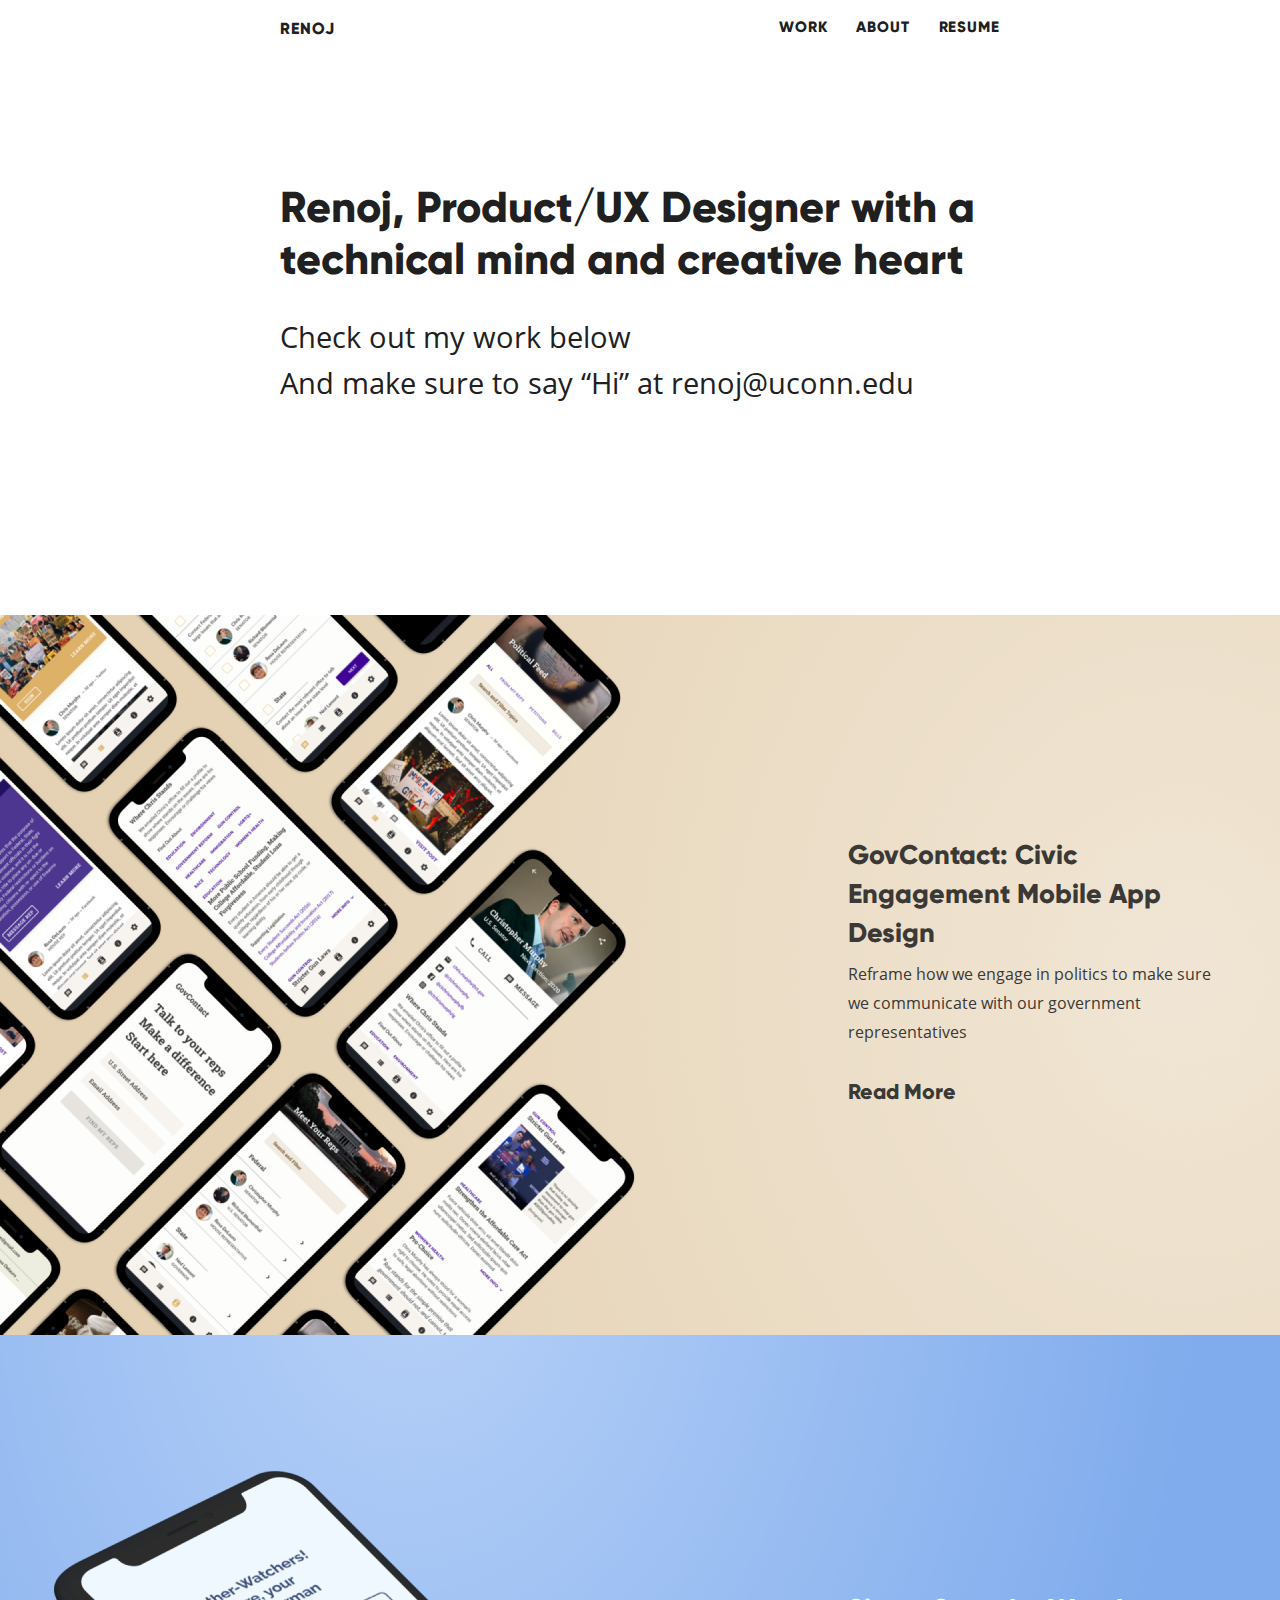
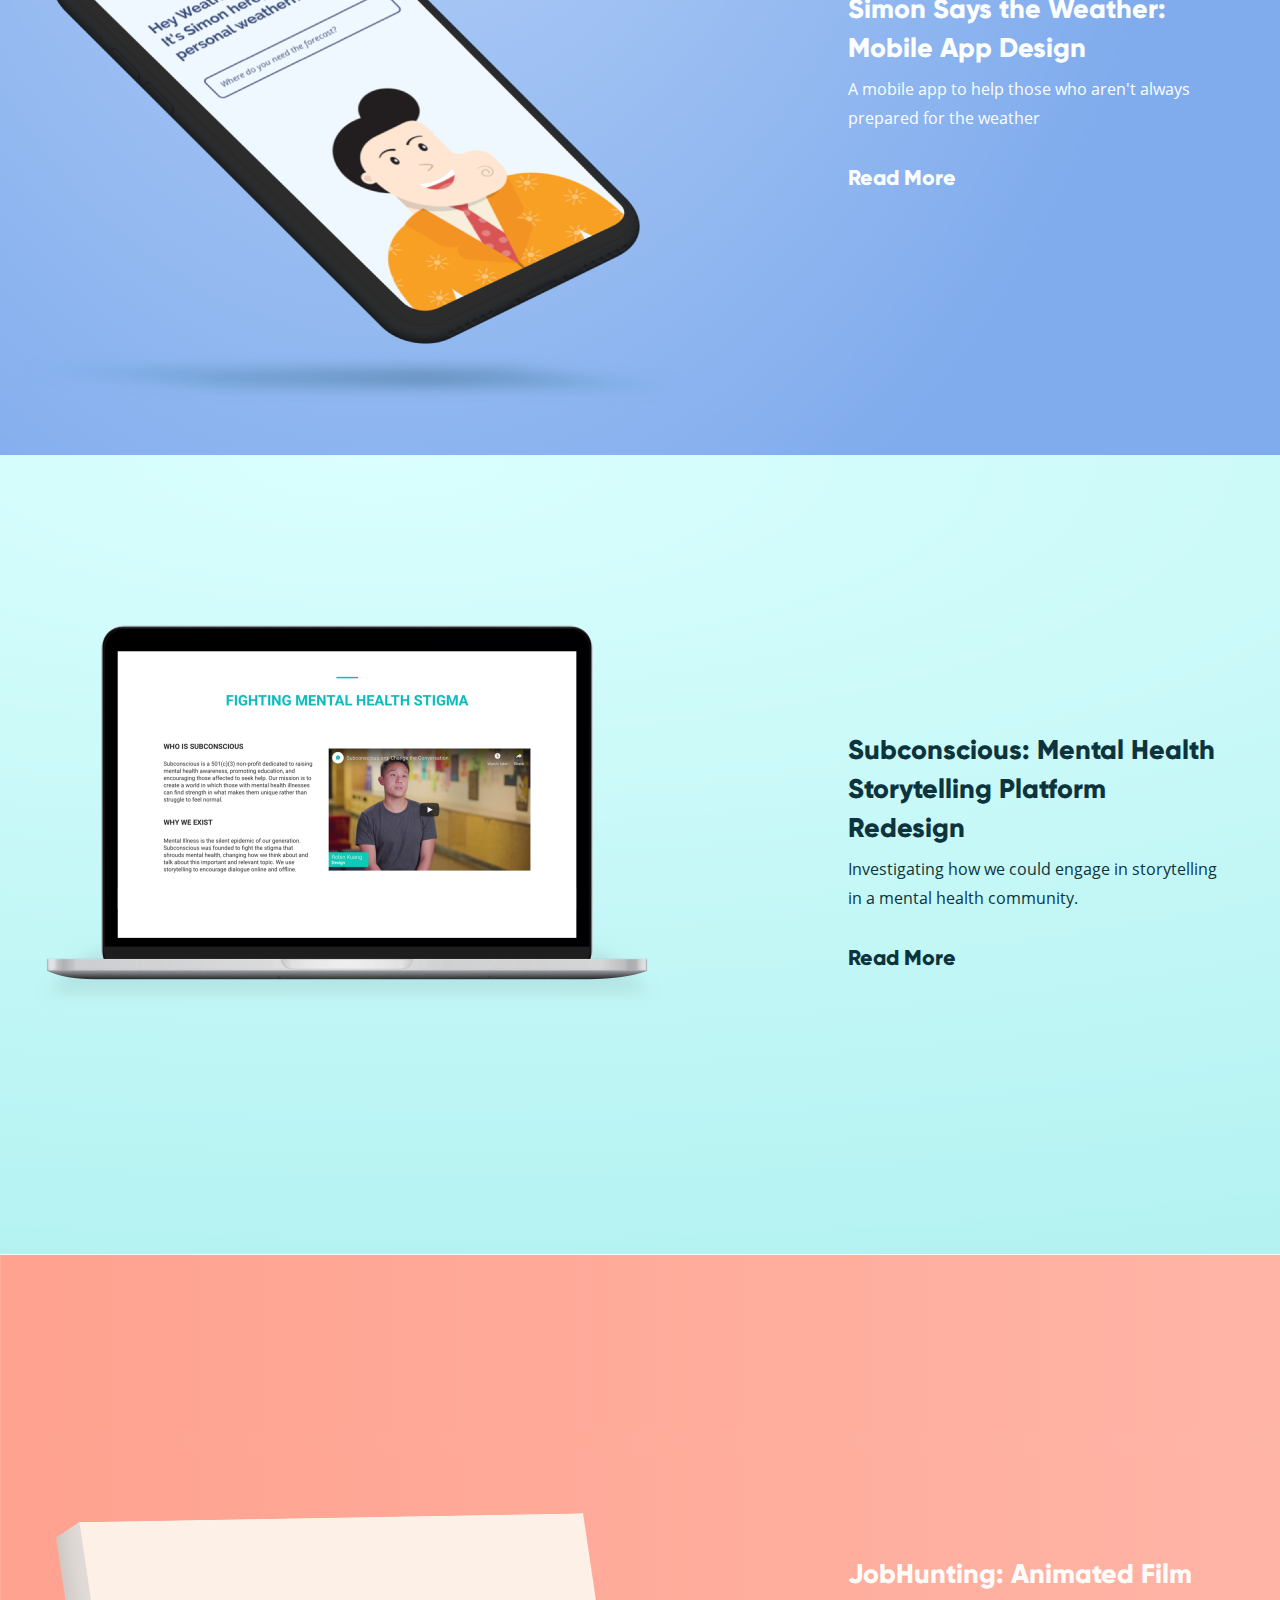
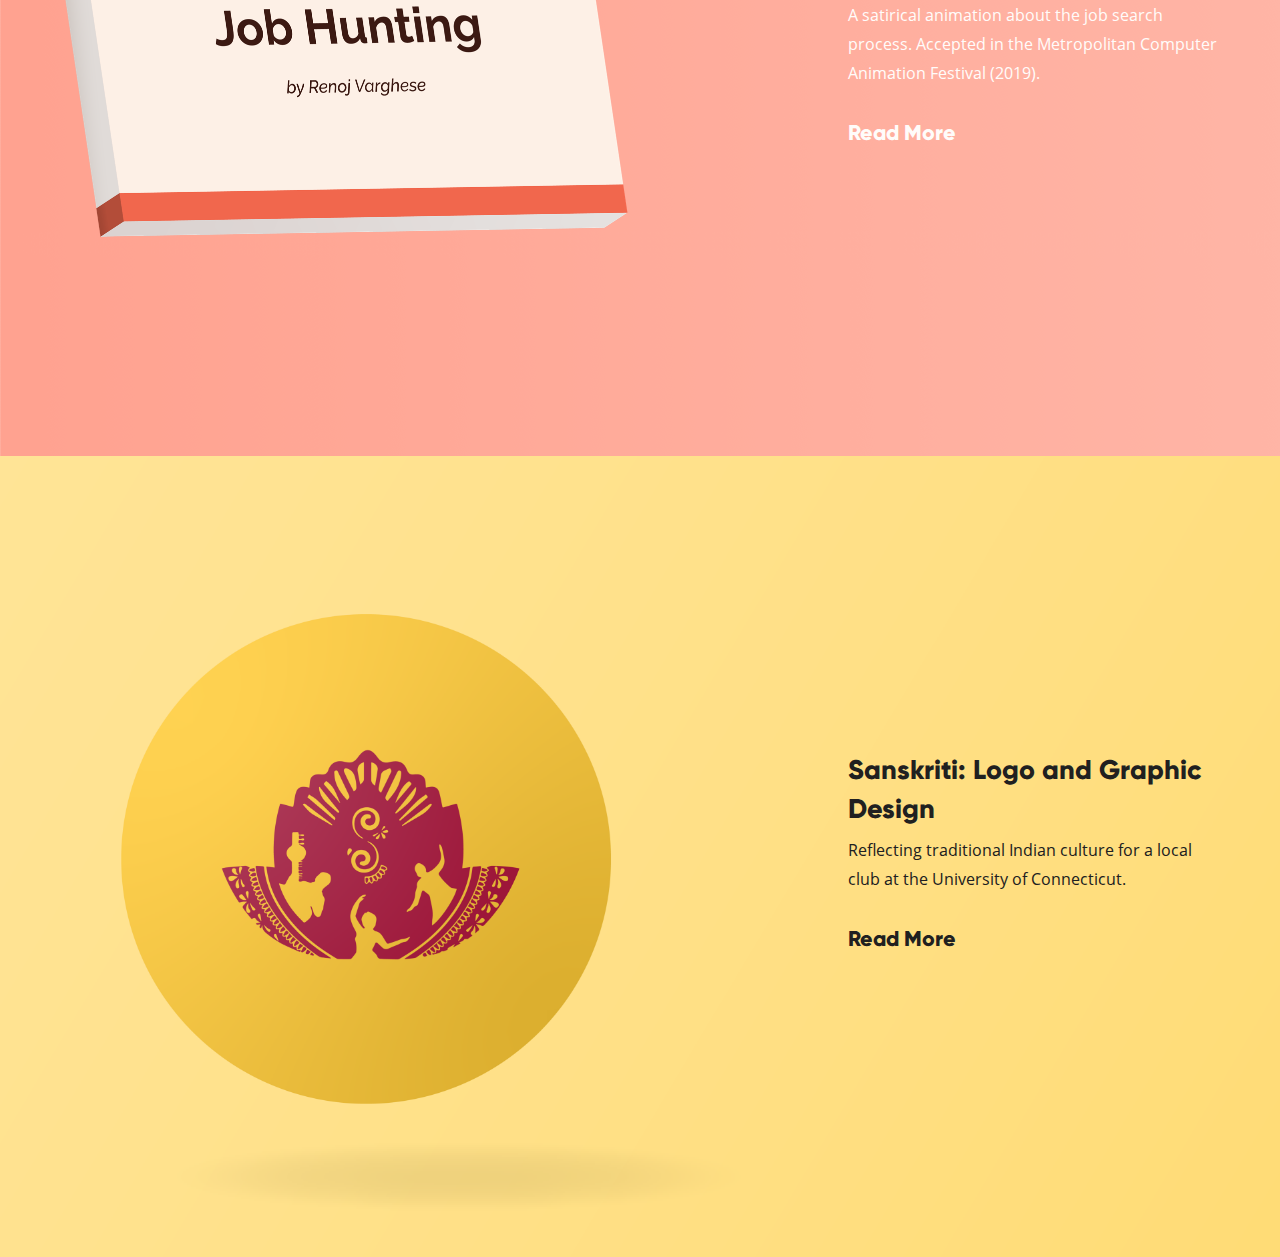
==== commit 397f88b2: "next build" ====
--- a/index.html
+++ b/index.html
@@ -1 +1 @@
-<!DOCTYPE html><html lang="en"><head><title>Renoj Varghese</title><meta charset="UTF-8"><meta name="viewport" content="width=device-width, initial-scale=1.0"><meta name="description" content="Renoj's portfolio"><meta name="author" content="Renoj Varghese"><link href="main.css" rel="stylesheet"></head><body><!--+nav(nav, topDir)--><div class="content"><div class="hero-block"><nav class="nav"><div class="content-med-container animate fade slide-down"><ul class="nav-item-list"><li class="nav-item small-caps logo"><a href="">renoj</a></li><li class="nav-item"><ul class="nav-item-list"><li class="nav-item small-caps mr-xl"><a href="">work</a></li><li class="nav-item small-caps mr-xl"><a href="about">about</a></li><li class="nav-item small-caps right"><a href="static/docs/resume_renoj_varghese.pdf" target="_blank">resume</a></li></ul></li></ul></div></nav><div class="content-med-container home-hero"><div class="align-middle"><h1 class="animate fade slide-down">Renoj, Product/UX Designer with a technical mind and creative heart</h1><h2 class="mb-0 animate fade slide-down delay-small">Check out my work below</h2><h2 class="animate fade slide-down delay-small">And make sure to say “Hi” at <a href="mailto:renoj@uconn.edu">renoj@uconn.edu</a></h2></div></div></div><div class="projects animate slide-up delay-large"><div class="project animate fade delay-large"><div class="project-background"><div class="img-container"><img src="static/img/govcontact/icon.png" alt="govcontact"></div></div><div class="project-text-block project-text govcontact"><h3 class="mb-s">GovContact: Civic Engagement Mobile App Design</h3><p class="mb-xl">Reframe how we engage in politics to make sure we communicate with our government representatives</p><a href="projects/govcontact/index.html"> <h4>Read More</h4></a></div></div><div class="project animate fade delay-large"><div class="project-background"><div class="img-container"><img src="static/img/simon/icon.png" alt="simon"></div></div><div class="project-text-block project-text simon"><h3 class="mb-s">Simon Says the Weather: Mobile App Design</h3><p class="mb-xl">A mobile app to help those who aren't always prepared for the weather</p><a href="projects/simon/index.html"> <h4>Read More</h4></a></div></div><div class="project animate fade delay-large"><div class="project-background"><div class="img-container"><img src="static/img/subconscious/icon.png" alt="subconscious"></div></div><div class="project-text-block project-text subconscious"><h3 class="mb-s">Subconscious: Mental Health Storytelling Platform Redesign</h3><p class="mb-xl">Investigating how we could engage in storytelling in a mental health community.</p><a href="projects/subconscious/index.html"> <h4>Read More</h4></a></div></div><div class="project animate fade delay-large"><div class="project-background"><div class="img-container"><img src="static/img/jobhunting/icon.png" alt="jobhunting"></div></div><div class="project-text-block project-text jobhunting"><h3 class="mb-s">JobHunting: Animated Film</h3><p class="mb-xl">A satirical animation about the job search process. Accepted in the Metropolitan Computer Animation Festival (2019).</p><a href="projects/jobhunting/index.html"> <h4>Read More</h4></a></div></div><div class="project animate fade delay-large"><div class="project-background"><div class="img-container"><img src="static/img/sanskriti/icon.png" alt="sanskriti"></div></div><div class="project-text-block project-text sanskriti"><h3 class="mb-s">Sanskriti: Logo and Graphic Design</h3><p class="mb-xl">Reflecting traditional Indian culture for a local club at the University of Connecticut.</p><a href="projects/sanskriti/index.html"> <h4>Read More</h4></a></div></div></div></div><footer class="footer"></footer><script type="text/javascript" src="main.js"></script></body></html>+<!DOCTYPE html><html lang="en"><head><title>Renoj Varghese</title><meta charset="UTF-8"><meta name="viewport" content="width=device-width, initial-scale=1.0"><meta name="description" content="Renoj's portfolio"><meta name="author" content="Renoj Varghese"><link href="main.css" rel="stylesheet"></head><body><!--+nav(nav, topDir)--><div class="content"><div class="hero-block"><nav class="nav"><div class="content-med-container animate fade slide-down"><ul class="nav-item-list"><li class="nav-item small-caps logo"><a href="">renoj</a></li><li class="nav-item"><ul class="nav-item-list"><li class="nav-item small-caps mr-xl"><a href="">work</a></li><li class="nav-item small-caps mr-xl"><a href="about">about</a></li><li class="nav-item small-caps right"><a href="static/docs/resume_renoj_varghese.pdf" target="_blank">resume</a></li></ul></li></ul></div></nav><div class="content-med-container home-hero"><div class="align-middle"><h1 class="animate fade slide-down">Renoj, Product/UX Designer with a technical mind and creative heart</h1><h2 class="mb-0 animate fade slide-down delay-small">Check out my work below</h2><h2 class="animate fade slide-down delay-small">And make sure to say “Hi” at <a href="mailto:renoj@uconn.edu">renoj@uconn.edu</a></h2></div></div></div><div class="projects animate slide-up delay-large"><div class="project animate fade delay-large"><div class="project-background"><div class="img-container"><img src="static/img/govcontact/icon.png" alt="govcontact"></div></div><div class="project-text-block project-text govcontact"><h3 class="mb-s">GovContact: Civic Engagement Mobile App Design</h3><p class="mb-xl">Reframe how we engage in politics to make sure we communicate with our government representatives</p><a href="projects/govcontact/index.html"> <h4>Read More</h4></a></div></div><div class="project animate fade delay-large"><div class="project-background"><div class="img-container"><img src="static/img/simon/icon.png" alt="simon"></div></div><div class="project-text-block project-text simon"><h3 class="mb-s">Simon Says the Weather: Mobile App Design</h3><p class="mb-xl">A mobile app to help those who aren't always prepared for the weather</p><a href="projects/simon/index.html"> <h4>Read More</h4></a></div></div><div class="project animate fade delay-large"><div class="project-background"><div class="img-container"><img class="lozad" data-src="static/img/subconscious/icon.png" alt="subconscious"></div></div><div class="project-text-block project-text subconscious"><h3 class="mb-s">Subconscious: Mental Health Storytelling Platform Redesign</h3><p class="mb-xl">Investigating how we could engage in storytelling in a mental health community.</p><a href="projects/subconscious/index.html"> <h4>Read More</h4></a></div></div><div class="project animate fade delay-large"><div class="project-background"><div class="img-container"><img class="lozad" data-src="static/img/jobhunting/icon.png" alt="jobhunting"></div></div><div class="project-text-block project-text jobhunting"><h3 class="mb-s">JobHunting: Animated Film</h3><p class="mb-xl">A satirical animation about the job search process. Accepted in the Metropolitan Computer Animation Festival (2019).</p><a href="projects/jobhunting/index.html"> <h4>Read More</h4></a></div></div><div class="project animate fade delay-large"><div class="project-background"><div class="img-container"><img class="lozad" data-src="static/img/sanskriti/icon.png" alt="sanskriti"></div></div><div class="project-text-block project-text sanskriti"><h3 class="mb-s">Sanskriti: Logo and Graphic Design</h3><p class="mb-xl">Reflecting traditional Indian culture for a local club at the University of Connecticut.</p><a href="projects/sanskriti/index.html"> <h4>Read More</h4></a></div></div></div></div><footer class="footer"></footer><script type="text/javascript" src="main.js"></script></body></html>--- a/main.css
+++ b/main.css
@@ -1 +1 @@
-@font-face{font-family:Gilroy;src:url(src/scss/fonts/Gilroy-ExtraBold.woff) format("woff");font-weight:700;font-style:normal}@font-face{font-family:Gilroy;src:url(src/scss/fonts/Gilroy-ExtraBold.woff) format("woff");font-weight:400;font-style:normal}@font-face{font-family:Gilroy;src:url(src/scss/fonts/Gilroy-Light.woff) format("woff");font-weight:lighter;font-style:normal}@font-face{font-family:'Open Sans';src:url(src/scss/fonts/OpenSans-Regular.woff) format("woff");font-weight:400;font-style:normal}@font-face{font-family:'Open Sans';src:url(src/scss/fonts/OpenSans-Bold.woff) format("woff");font-weight:700;font-style:bold}html{font-size:10pt;font-family:"Open Sans",Helvetica,sans-serif;color:#202020}@media (min-width:769px){html{font-size:1.5vw}}@media (min-width:1280px){html{font-size:1.125vw}}@media (min-width:1920px){html{font-size:24px}}li,p{font-size:1.125rem;line-height:1.8;margin:0}h1{font-family:Gilroy,Arial,sans-serif;font-size:3rem;line-height:1.2;margin:2rem 0}h2{font-family:"Open Sans",Helvetica,sans-serif;font-weight:400;font-size:2rem;line-height:1.6;margin:0 0 2rem}h3{font-family:Gilroy,Arial,sans-serif;font-size:1.75rem;line-height:1.45;margin:0 0 1.5rem}h4{font-family:Gilroy,Arial,sans-serif;font-size:1.5rem;line-height:1.5;margin:0 0 .5rem}h5{font-family:Gilroy,Arial,sans-serif;font-size:1.375rem;line-height:1.5;font-weight:700;margin:0 0 .125rem}h6{font-family:Gilroy,Arial,sans-serif;font-size:1.25rem;line-height:1.6;font-variant:small-caps;text-transform:lowercase;letter-spacing:.0625rem;margin:0 0 .5rem}.caption{font-family:"Open Sans",Helvetica,sans-serif;font-size:1.125rem;line-height:1.8;margin:.25rem 0 .75rem}.caption-small{font-family:"Open Sans",Helvetica,sans-serif;font-size:1rem;line-height:1.6;margin:.25rem 0 .5rem}blockquote{font-family:Gilroy,Arial,sans-serif;font-weight:700;line-height:1.4;font-size:1.75em;margin:1rem 0 .5rem}a{position:relative;display:inline-block;text-decoration:none;color:inherit}a:visited{color:inherit;text-decoration:none}a:before{content:"";display:block;height:2px;width:0%;position:absolute;bottom:-2px;left:0;background:#000;transition:.15s ease-out}a:active:before,a:focus:before,a:hover:before{width:100%}.bold{font-weight:700}.med-weight{font-weight:400}.light{font-weight:lighter}.header{font-family:Gilroy,Arial,sans-serif}.body{font-family:"Open Sans",Helvetica,sans-serif}.animate{transition:.3s}.animate.fade{opacity:0}.animate.fade.in{opacity:1}.animate.slide-up{-webkit-transform:translateY(20px);transform:translateY(20px)}.animate.slide-up.in{-webkit-transform:translateY(0);transform:translateY(0)}.animate.slide-down{-webkit-transform:translateY(-20px);transform:translateY(-20px)}.animate.slide-down.in{-webkit-transform:translateY(0);transform:translateY(0)}.delay-small{-webkit-animation-delay:.15s;animation-delay:.15s;transition-delay:.15s}.delay-med{-webkit-animation-delay:.25s;animation-delay:.25s;transition-delay:.25s}.delay-large{-webkit-animation-delay:.3s;animation-delay:.3s;transition-delay:.3s}*{transition:.1s linear;box-sizing:border-box}body{margin:0;padding:0}.content{max-width:1920px;margin:0 auto}img{max-width:100%;display:block}.youtube-container{overflow:hidden;padding-bottom:56.25%;position:relative;height:0}.youtube-container iframe{left:0;top:0;height:100%;width:100%;position:absolute}.video-container{max-width:300px;position:relative;margin:0 auto 40px}.video-container .controls{position:absolute;margin:0 auto;top:-45px;text-align:center;width:100%}.video-container .video-ctrl{font-size:1.25rem;display:inline}.video-container .video-ctrl:hover{cursor:pointer}.invision-container{height:500px;margin-bottom:200px}.invision-container iframe{-webkit-transform:scale(.75) translateY(-15%) translateX(0);transform:scale(.75) translateY(-15%) translateX(0)}.content-container{padding:30px;max-width:55rem;margin:0 auto}@media (min-width:1280px){.content-container{padding:0}}.content-med-container{padding:30px;max-width:50rem;margin:0 auto}@media (min-width:1280px){.content-med-container{padding:0}}.content-large-container{padding:30px;max-width:65rem;margin:0 auto}.whole-height{min-height:100vh}.flex{display:flex;flex-wrap:wrap;justify-content:flex-start}.grid-2-item li,.grid-2-item p,.grid-3-2-item li,.grid-3-2-item p,.grid-3-item li,.grid-3-item p{line-height:1.65}.bullet{position:relative}.bullet:after{content:"";width:4px;height:100%;background:#333;display:block;position:absolute;left:-15px;top:0}@media (min-width:768px){.grid-2-item{width:48.5%;margin-top:0}.grid-2-item.left{padding-right:1.5%}.grid-2-item.right{padding-left:1.5%}.grid-3-item{width:31.25%;margin-top:0}.grid-3-item.left{padding-right:2%}.grid-3-item.middle{padding-right:1%;padding-left:1%}.grid-3-item.right{padding-left:2%}.grid-3-2-item{margin-top:0;width:62.5%}.grid-3-2-item.left{padding-right:1.5%}}.small-caps{font-variant:small-caps;text-transform:lowercase;letter-spacing:.0625rem}ul{list-style:none;padding-left:0;margin-top:0}.nav{padding-top:.25rem;padding-bottom:.25rem}.nav-item-list{display:flex;justify-content:space-between;flex-direction:row}.nav-item-list li{display:inherit;font-weight:700;font-family:Gilroy,Arial,sans-serif;font-size:1.5rem;align-self:flex-end}.nav-item-list .logo{font-size:1.6rem;position:relative;top:2px}.nav-item-list .logo a::before{bottom:0}.home-hero{padding-top:10vh;padding-bottom:20vh}.projects{margin:0 auto}@media (min-width:1920px){.content-large-container{max-width:1800px}.projects{max-width:1920px}}.project{position:relative}.project-background{display:none}.project-text-block{padding:2rem}.project-text-block a::before{height:4px;bottom:2px}.project-text-block.simon{background:#93b9f1;color:#fcfeff}.project-text-block.simon a::before{background:#fcfeff}.project-text-block.govcontact{background:#eddfcb;color:#3a3936}.project-text-block.govcontact a::before{background:#3a3936}.project-text-block.subconscious{background:#f4f8f9;color:#0d343d}.project-text-block.subconscious a::before{background:#0d343d}.project-text-block.jobhunting{background:#ffac9c;color:#fffcfa}.project-text-block.jobhunting a::before{background:#fffcfa}.project-text-block.sanskriti{background:#ffdf84}.project-text-block.sanskriti a::before{background:#5c470a}@media (min-width:550px){.project-background{display:block}.project-text-block.project-text{display:block;position:absolute;right:2rem;top:50%;-webkit-transform:translateY(-50%);transform:translateY(-50%);width:30rem}}@media (min-width:550px) and (max-width:1023px){.project-text-block.project-text{color:#000;background:rgba(245,245,245,.8)}}@media (min-width:1024px){.project-text-block.project-text{background:0 0;right:2em}}.hero{height:35vw;position:relative;overflow:hidden}.hero .img-container{position:absolute;top:-25%}.hero h1{position:absolute;top:20%;right:5%;width:40%}.solution-block{padding-top:10vh;padding-bottom:10vh}.solution{margin-top:4rem}.project-container{padding-top:7.5vh;padding-bottom:7.5vh}.project-container li{position:relative;padding-left:20px}.project-container li:before{content:"";display:block;position:absolute;top:6%;left:2px;width:5px;height:92%;background:#000;opacity:.1}.project-med-padding{padding-top:8.75vh;padding-bottom:8.75vh}.project-extra-padding{padding-top:15vh;padding-bottom:15vh}.project-p{margin-bottom:3rem}.quote{margin-bottom:1rem}.tint-box{background:#f1f1f1}.insights-opportunities{padding-top:5rem;padding-bottom:5rem}.i-o-header{margin-bottom:3rem}.insight{margin-bottom:.125rem}.i-o{margin-bottom:2rem}.quote-source{font-weight:lighter;font-size:1.5rem}.mb-0{margin-bottom:0}.mb-s{margin-bottom:.5rem}.mb-m{margin-bottom:1rem}.mb-l{margin-bottom:1.5rem}.mb-xl{margin-bottom:2rem}.mr-xl{margin-right:2rem}.mb-xxl{margin-bottom:2.5rem}.mb-xxxl{margin-bottom:3rem}.mt-m{margin-top:1rem}.mt-l{margin-top:1.5rem}.mt-xl{margin-top:2rem}.mt-xxxl{margin-top:3rem}.mt-separate{margin-top:15vh}.pb-0{padding-bottom:0}.pt-0{padding-top:0}.pt-m{padding-top:1rem}.pl-xxxl{box-sizing:border-box}.pr-xxxl{box-sizing:border-box}.pl-xl{box-sizing:border-box}.pr-xl{box-sizing:border-box}@media (min-width:769px){.pl-xxxl{padding-left:4rem}.pr-xxxl{padding-right:4rem}.pl-xl{padding-left:2rem}.pr-xl{padding-right:2rem}}.plr-m{padding-left:1rem;padding-right:1rem}.plr-xxxl{padding-left:3rem;padding-right:3rem}.mlr-m{margin-left:1rem;margin-right:1rem}.ml-m{margin-left:1rem}.m-0{margin:0}@media (max-width:768px){.ptb-0-mt{padding-top:0;padding-bottom:0}.plr-0-mt{padding-left:0;padding-right:0}}
+@font-face{font-family:Gilroy;src:url(src/scss/fonts/Gilroy-ExtraBold.woff) format("woff");font-weight:700;font-style:normal}@font-face{font-family:Gilroy;src:url(src/scss/fonts/Gilroy-ExtraBold.woff) format("woff");font-weight:400;font-style:normal}@font-face{font-family:Gilroy;src:url(src/scss/fonts/Gilroy-Light.woff) format("woff");font-weight:lighter;font-style:normal}@font-face{font-family:'Open Sans';src:url(src/scss/fonts/OpenSans-Regular.woff) format("woff");font-weight:400;font-style:normal}@font-face{font-family:'Open Sans';src:url(src/scss/fonts/OpenSans-Bold.woff) format("woff");font-weight:700;font-style:bold}html{font-size:10pt;font-family:"Open Sans",Helvetica,sans-serif;color:#202020}@media (min-width:769px){html{font-size:1.5vw}}@media (min-width:1280px){html{font-size:1.125vw}}@media (min-width:1920px){html{font-size:24px}}li,p{font-size:1.125rem;line-height:1.8;margin:0}h1{font-family:Gilroy,Arial,sans-serif;font-size:3rem;line-height:1.2;margin:2rem 0}h2{font-family:"Open Sans",Helvetica,sans-serif;font-weight:400;font-size:2rem;line-height:1.6;margin:0 0 2rem}h3{font-family:Gilroy,Arial,sans-serif;font-size:1.875rem;line-height:1.45;margin:0 0 1.5rem}h4{font-family:Gilroy,Arial,sans-serif;font-size:1.5rem;line-height:1.5;margin:0 0 .5rem}h5{font-family:Gilroy,Arial,sans-serif;font-size:1.375rem;line-height:1.5;font-weight:700;margin:0 0 .125rem}h6{font-family:Gilroy,Arial,sans-serif;font-size:1.25rem;line-height:1.6;font-variant:small-caps;text-transform:lowercase;letter-spacing:.0625rem;margin:0 0 .5rem}.caption{font-family:"Open Sans",Helvetica,sans-serif;font-size:1.125rem;line-height:1.8;margin:.25rem 0 .75rem}.caption-small{font-family:"Open Sans",Helvetica,sans-serif;font-size:1rem;line-height:1.6;margin:.25rem 0 .5rem}blockquote{font-family:Gilroy,Arial,sans-serif;font-weight:700;line-height:1.4;font-size:1.75em;margin:1rem 0 .5rem}a{position:relative;display:inline-block;text-decoration:none;color:inherit}a:visited{color:inherit;text-decoration:none}a:before{content:"";display:block;height:2px;width:0%;position:absolute;bottom:-2px;left:0;background:#000;transition:.15s ease-out}a:active:before,a:focus:before,a:hover:before{width:100%}.bold{font-weight:700}.med-weight{font-weight:400}.light{font-weight:lighter}.header{font-family:Gilroy,Arial,sans-serif}.body{font-family:"Open Sans",Helvetica,sans-serif}.animate{transition:opacity .3s,transform .3s}.animate.fade{opacity:0}.animate.fade.in{opacity:1}.animate.slide-up{-webkit-transform:translateY(20px);transform:translateY(20px)}.animate.slide-up.in{-webkit-transform:translateY(0);transform:translateY(0)}.animate.slide-down{-webkit-transform:translateY(-20px);transform:translateY(-20px)}.animate.slide-down.in{-webkit-transform:translateY(0);transform:translateY(0)}.delay-small{transition-delay:.15s}.delay-med{transition-delay:.25s}.delay-large{transition-delay:.3s}*{box-sizing:border-box}body{margin:0;padding:0}.content{max-width:1920px;margin:0 auto}img{max-width:100%;display:block}.youtube-container{overflow:hidden;padding-bottom:56.25%;position:relative;height:0}.youtube-container iframe{left:0;top:0;height:100%;width:100%;position:absolute}.video-container{max-width:300px;position:relative;margin:0 auto 40px}.video-container .controls{position:absolute;margin:0 auto;top:-45px;text-align:center;width:100%}.video-container .video-ctrl{font-size:1.25rem;display:inline}.video-container .video-ctrl:hover{cursor:pointer}.invision-container{height:500px;margin-bottom:200px}.invision-container iframe{-webkit-transform:scale(.75) translateY(-15%) translateX(0);transform:scale(.75) translateY(-15%) translateX(0)}.content-container{padding:30px;max-width:55rem;margin:0 auto}@media (min-width:1280px){.content-container{padding:0}}.content-med-container{padding:30px;max-width:50rem;margin:0 auto}@media (min-width:1280px){.content-med-container{padding:0}}.content-large-container{padding:30px;max-width:65rem;margin:0 auto}.whole-height{min-height:100vh}.flex{display:flex;flex-wrap:wrap;justify-content:flex-start}.grid-2-item li,.grid-2-item p,.grid-3-2-item li,.grid-3-2-item p,.grid-3-item li,.grid-3-item p{line-height:1.65}.bullet{position:relative}.bullet:after{content:"";width:4px;height:100%;background:#333;display:block;position:absolute;left:-15px;top:0}@media (min-width:768px){.grid-2-item{width:48.5%;margin-top:0}.grid-2-item.left{padding-right:1.5%}.grid-2-item.right{padding-left:1.5%}.grid-3-item{width:31.25%;margin-top:0}.grid-3-item.left{padding-right:2%}.grid-3-item.middle{padding-right:1%;padding-left:1%}.grid-3-item.right{padding-left:2%}.grid-3-2-item{margin-top:0;width:62.5%}.grid-3-2-item.left{padding-right:1.5%}}.small-caps{font-variant:small-caps;text-transform:lowercase;letter-spacing:.0625rem}ul{list-style:none;padding-left:0;margin-top:0}.nav{padding-top:.25rem;padding-bottom:.25rem}.nav-item-list{display:flex;justify-content:space-between;flex-direction:row}.nav-item-list li{display:inherit;font-weight:700;font-family:Gilroy,Arial,sans-serif;font-size:1.5rem;align-self:flex-end}.nav-item-list .logo{font-size:1.6rem;position:relative;top:2px}.nav-item-list .logo a::before{bottom:0}.home-hero{padding-top:10vh;padding-bottom:20vh}.projects{margin:0 auto}@media (min-width:1920px){.content-large-container{max-width:1800px}.projects{max-width:1920px}}.project{position:relative}.project-background{display:none}.project-text-block{padding:2rem}.project-text-block a::before{height:4px;bottom:2px}.project-text-block.simon{background:#93b9f1;color:#fcfeff}.project-text-block.simon a::before{background:#fcfeff}.project-text-block.govcontact{background:#eddfcb;color:#3a3936}.project-text-block.govcontact a::before{background:#3a3936}.project-text-block.subconscious{background:#f4f8f9;color:#0d343d}.project-text-block.subconscious a::before{background:#0d343d}.project-text-block.jobhunting{background:#ffac9c;color:#fffcfa}.project-text-block.jobhunting a::before{background:#fffcfa}.project-text-block.sanskriti{background:#ffdf84}.project-text-block.sanskriti a::before{background:#5c470a}@media (min-width:550px){.project-background{display:block}.project-text-block.project-text{display:block;position:absolute;right:2rem;top:50%;-webkit-transform:translateY(-50%);transform:translateY(-50%);width:30rem}}@media (min-width:550px) and (max-width:1023px){.project-text-block.project-text{color:#000;background:rgba(245,245,245,.8)}}@media (min-width:1024px){.project-text-block.project-text{background:0 0;right:2em}}.hero{height:35vw;position:relative;overflow:hidden}.hero .img-container{position:absolute;top:-25%}.hero h1{position:absolute;top:20%;right:5%;width:40%}.solution-block{padding-top:10vh;padding-bottom:10vh}.solution{margin-top:4rem}.project-container{padding-top:7.5vh;padding-bottom:7.5vh}.project-container li{position:relative;padding-left:20px}.project-container li:before{content:"";display:block;position:absolute;top:6%;left:2px;width:5px;height:92%;background:#000;opacity:.1}.project-med-padding{padding-top:8.75vh;padding-bottom:8.75vh}.project-extra-padding{padding-top:15vh;padding-bottom:15vh}.project-p{margin-bottom:3rem}.quote{margin-bottom:1rem}.tint-box{background:#f1f1f1}.insights-opportunities{padding-top:5rem;padding-bottom:5rem}.i-o-header{margin-bottom:3rem}.insight{margin-bottom:.125rem}.i-o{margin-bottom:2rem}.quote-source{font-weight:lighter;font-size:1.5rem}.mb-0{margin-bottom:0}.mb-s{margin-bottom:.5rem}.mb-m{margin-bottom:1rem}.mb-l{margin-bottom:1.5rem}.mb-xl{margin-bottom:2rem}.mr-xl{margin-right:2rem}.mb-xxl{margin-bottom:2.5rem}.mb-xxxl{margin-bottom:3rem}.mt-m{margin-top:1rem}.mt-l{margin-top:1.5rem}.mt-xl{margin-top:2rem}.mt-xxxl{margin-top:3rem}.mt-separate{margin-top:15vh}.mt-mega-separate{margin-top:20vh}.pb-0{padding-bottom:0}.pt-0{padding-top:0}.pt-m{padding-top:1rem}.pl-xxxl{box-sizing:border-box}.pr-xxxl{box-sizing:border-box}.pl-xl{box-sizing:border-box}.pr-xl{box-sizing:border-box}@media (min-width:769px){.pl-xxxl{padding-left:4rem}.pr-xxxl{padding-right:4rem}.pl-xl{padding-left:2rem}.pr-xl{padding-right:2rem}}.plr-m{padding-left:1rem;padding-right:1rem}.plr-xxxl{padding-left:3rem;padding-right:3rem}.mlr-m{margin-left:1rem;margin-right:1rem}.ml-m{margin-left:1rem}.m-0{margin:0}@media (max-width:768px){.ptb-0-mt{padding-top:0;padding-bottom:0}.plr-0-mt{padding-left:0;padding-right:0}}.align-center{text-align:center}
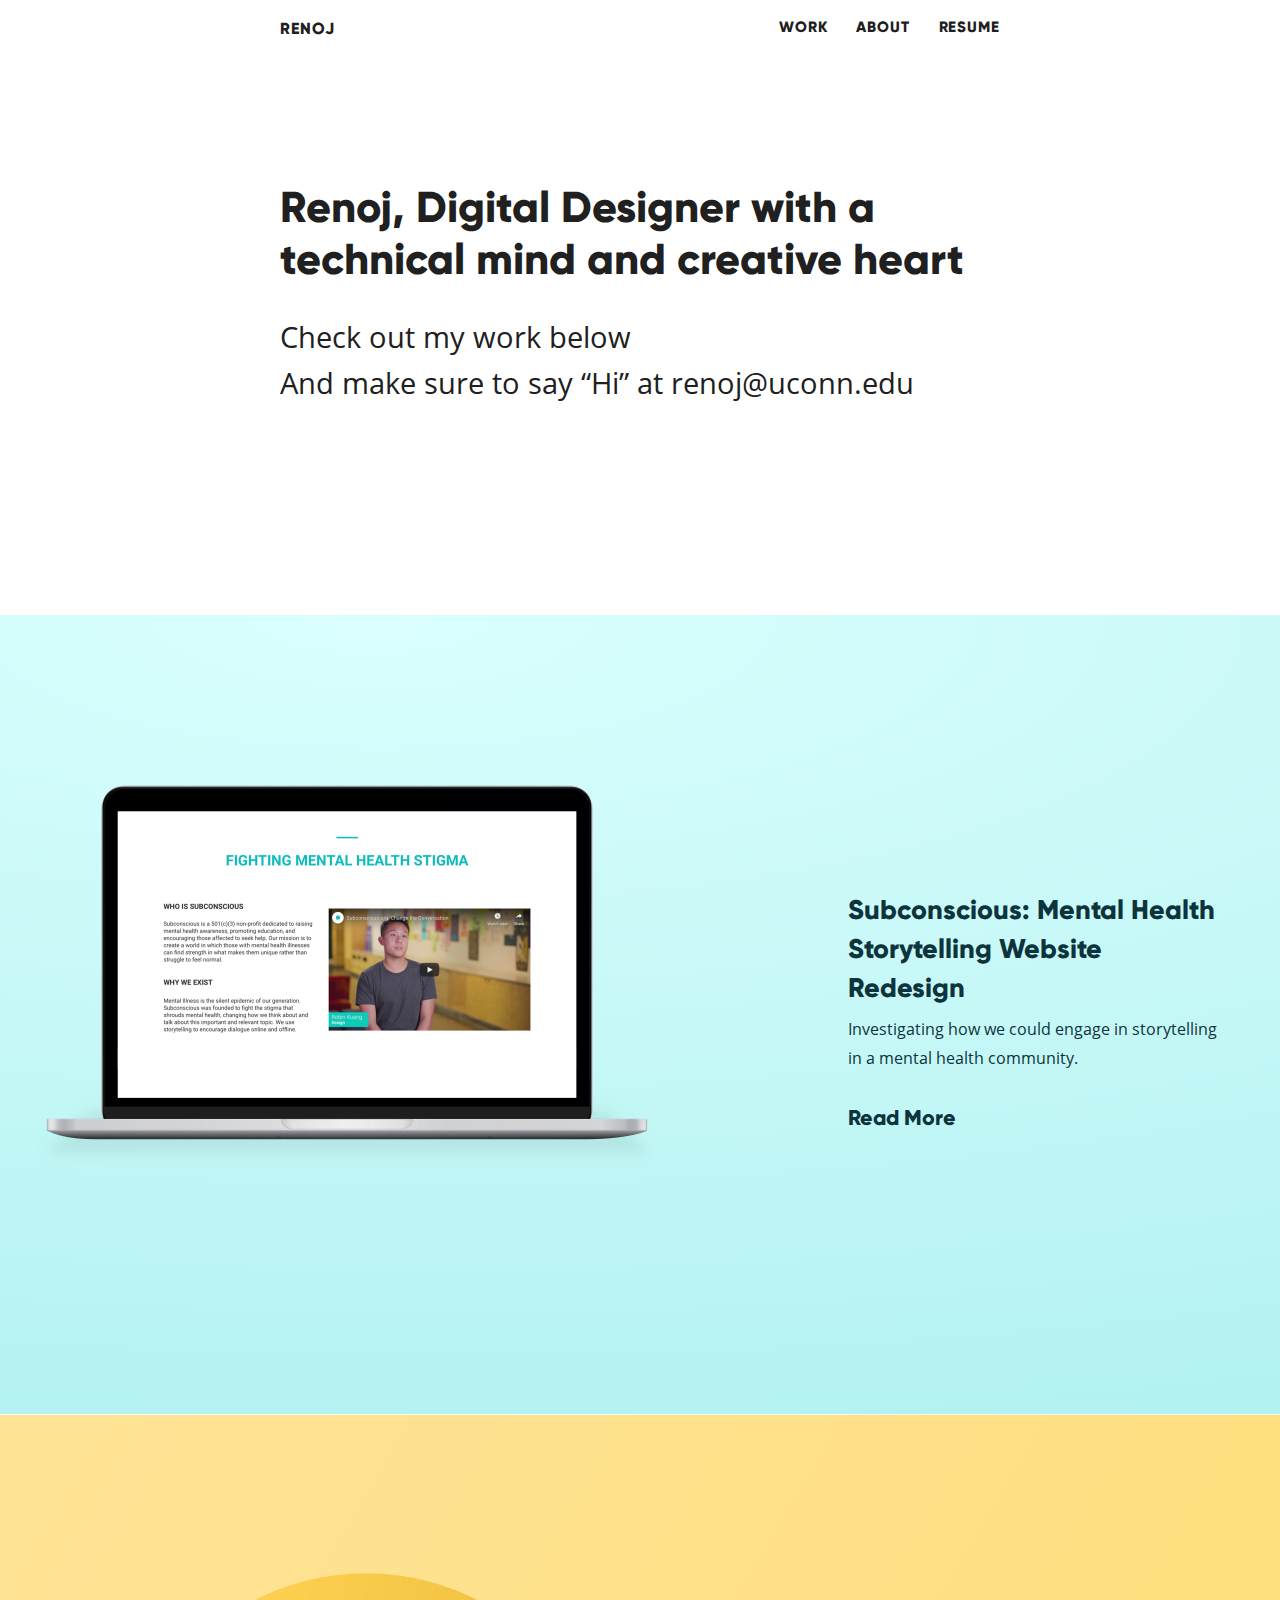
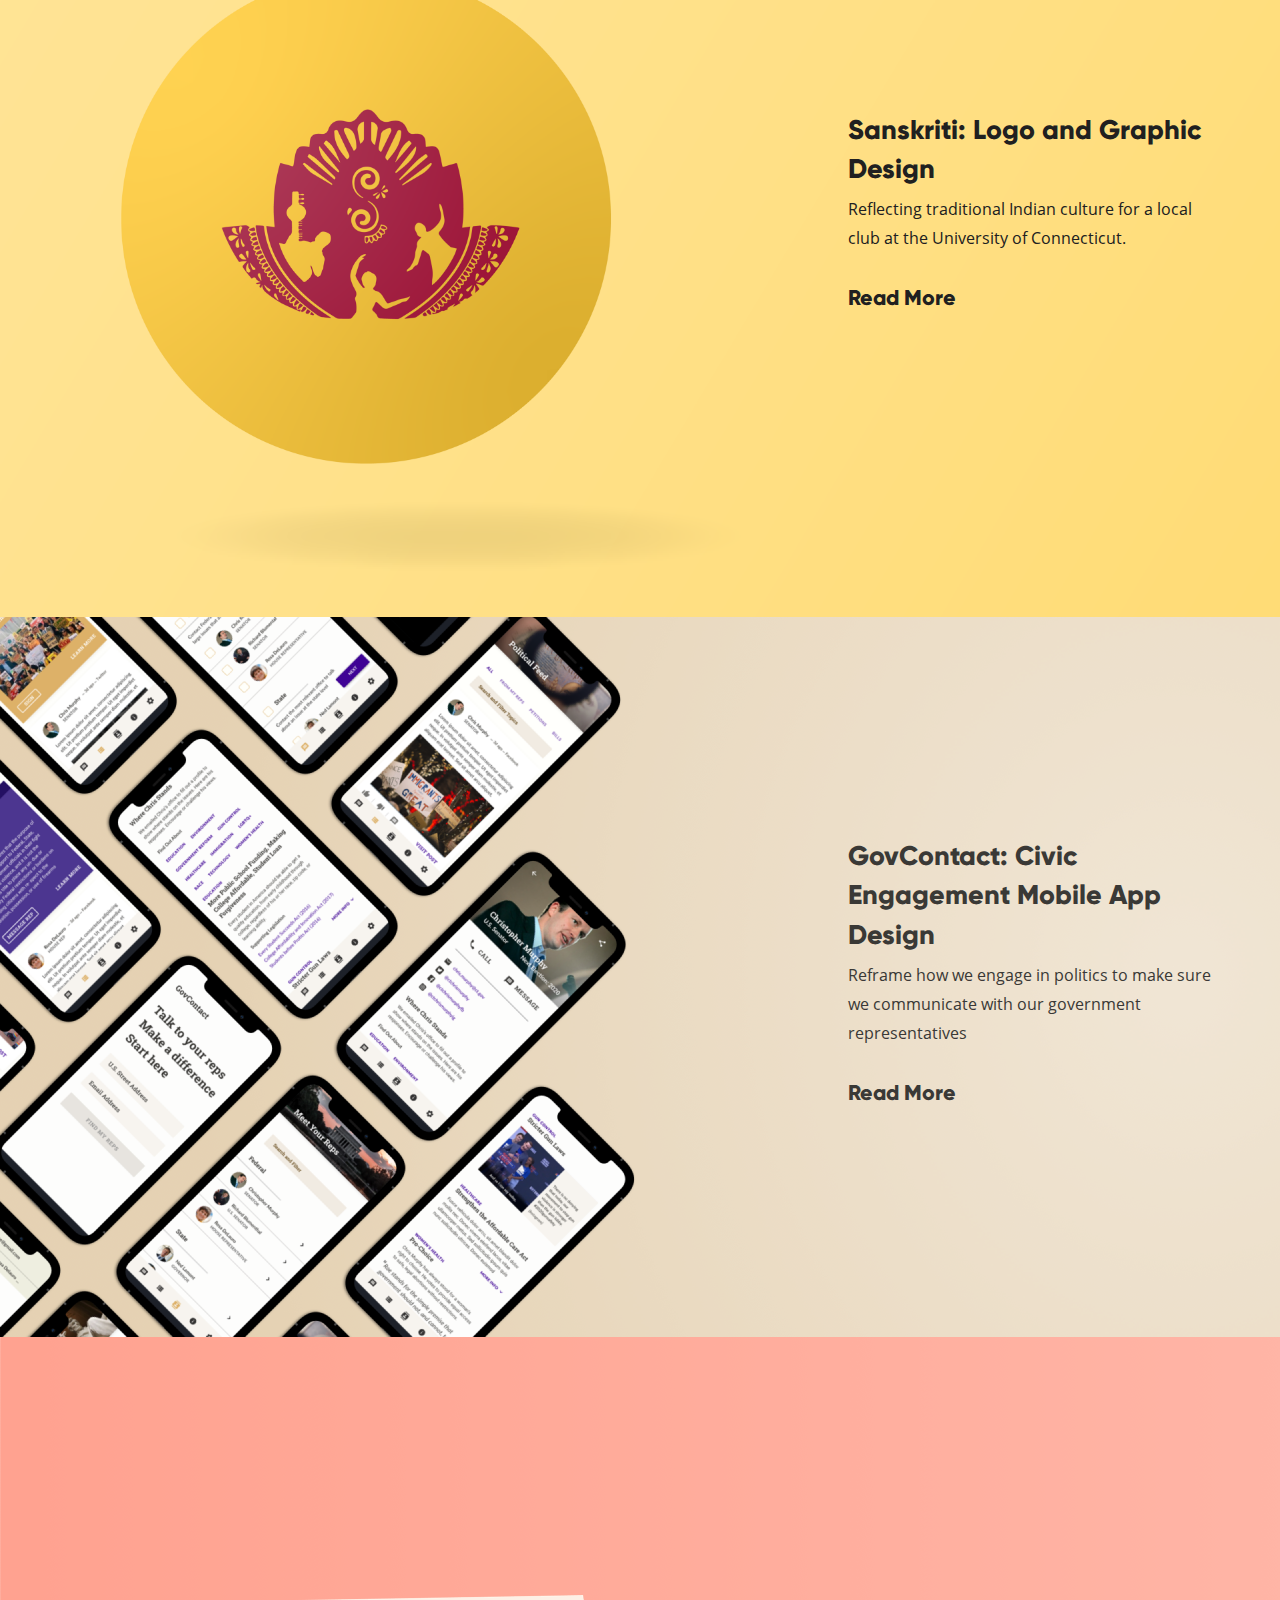
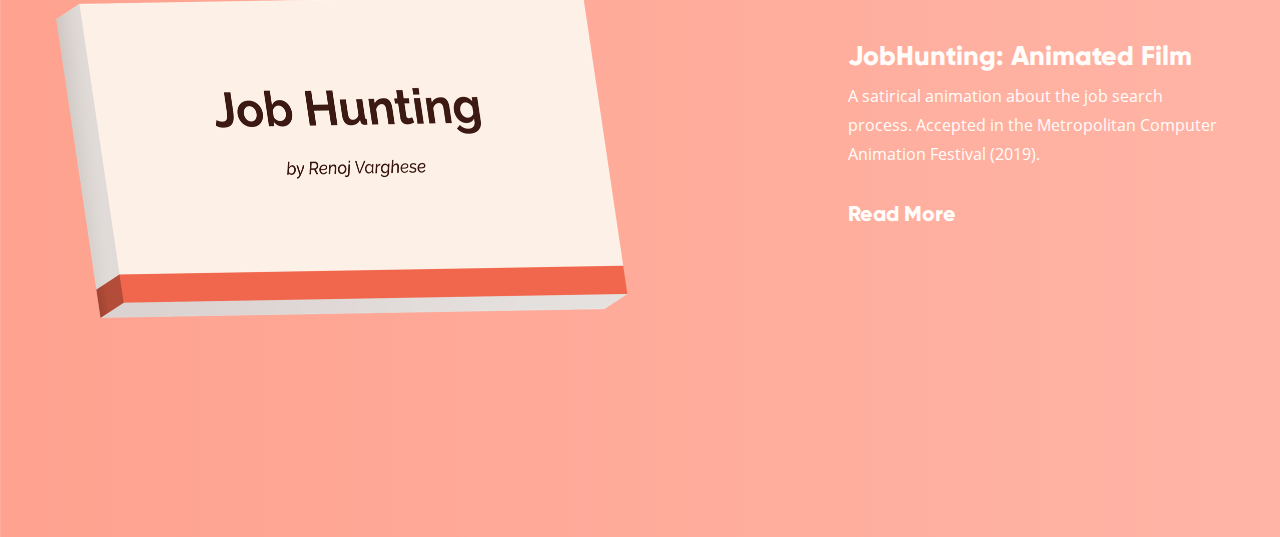
==== commit 7e4793a8: "next build" ====
--- a/index.html
+++ b/index.html
@@ -1 +1 @@
-<!DOCTYPE html><html lang="en"><head><title>Renoj Varghese</title><meta charset="UTF-8"><meta name="viewport" content="width=device-width, initial-scale=1.0"><meta name="description" content="Renoj's portfolio"><meta name="author" content="Renoj Varghese"><link href="main.css" rel="stylesheet"></head><body><!--+nav(nav, topDir)--><div class="content"><div class="hero-block"><nav class="nav"><div class="content-med-container animate fade slide-down"><ul class="nav-item-list"><li class="nav-item small-caps logo"><a href="">renoj</a></li><li class="nav-item"><ul class="nav-item-list"><li class="nav-item small-caps mr-xl"><a href="">work</a></li><li class="nav-item small-caps mr-xl"><a href="about">about</a></li><li class="nav-item small-caps right"><a href="static/docs/resume_renoj_varghese.pdf" target="_blank">resume</a></li></ul></li></ul></div></nav><div class="content-med-container home-hero"><div class="align-middle"><h1 class="animate fade slide-down">Renoj, Product/UX Designer with a technical mind and creative heart</h1><h2 class="mb-0 animate fade slide-down delay-small">Check out my work below</h2><h2 class="animate fade slide-down delay-small">And make sure to say “Hi” at <a href="mailto:renoj@uconn.edu">renoj@uconn.edu</a></h2></div></div></div><div class="projects animate slide-up delay-large"><div class="project animate fade delay-large"><div class="project-background"><div class="img-container"><img src="static/img/govcontact/icon.png" alt="govcontact"></div></div><div class="project-text-block project-text govcontact"><h3 class="mb-s">GovContact: Civic Engagement Mobile App Design</h3><p class="mb-xl">Reframe how we engage in politics to make sure we communicate with our government representatives</p><a href="projects/govcontact/index.html"> <h4>Read More</h4></a></div></div><div class="project animate fade delay-large"><div class="project-background"><div class="img-container"><img src="static/img/simon/icon.png" alt="simon"></div></div><div class="project-text-block project-text simon"><h3 class="mb-s">Simon Says the Weather: Mobile App Design</h3><p class="mb-xl">A mobile app to help those who aren't always prepared for the weather</p><a href="projects/simon/index.html"> <h4>Read More</h4></a></div></div><div class="project animate fade delay-large"><div class="project-background"><div class="img-container"><img class="lozad" data-src="static/img/subconscious/icon.png" alt="subconscious"></div></div><div class="project-text-block project-text subconscious"><h3 class="mb-s">Subconscious: Mental Health Storytelling Platform Redesign</h3><p class="mb-xl">Investigating how we could engage in storytelling in a mental health community.</p><a href="projects/subconscious/index.html"> <h4>Read More</h4></a></div></div><div class="project animate fade delay-large"><div class="project-background"><div class="img-container"><img class="lozad" data-src="static/img/jobhunting/icon.png" alt="jobhunting"></div></div><div class="project-text-block project-text jobhunting"><h3 class="mb-s">JobHunting: Animated Film</h3><p class="mb-xl">A satirical animation about the job search process. Accepted in the Metropolitan Computer Animation Festival (2019).</p><a href="projects/jobhunting/index.html"> <h4>Read More</h4></a></div></div><div class="project animate fade delay-large"><div class="project-background"><div class="img-container"><img class="lozad" data-src="static/img/sanskriti/icon.png" alt="sanskriti"></div></div><div class="project-text-block project-text sanskriti"><h3 class="mb-s">Sanskriti: Logo and Graphic Design</h3><p class="mb-xl">Reflecting traditional Indian culture for a local club at the University of Connecticut.</p><a href="projects/sanskriti/index.html"> <h4>Read More</h4></a></div></div></div></div><footer class="footer"></footer><script type="text/javascript" src="main.js"></script></body></html>+<!DOCTYPE html><html lang="en"><head><title>Renoj Varghese</title><meta charset="UTF-8"><meta name="viewport" content="width=device-width, initial-scale=1.0"><meta name="description" content="Renoj's portfolio"><meta name="author" content="Renoj Varghese"><link href="main.css" rel="stylesheet"></head><body><!--+nav(nav, topDir)--><div class="content"><div class="hero-block"><nav class="nav"><div class="content-med-container animate fade slide-down"><ul class="nav-item-list"><li class="nav-item small-caps logo"><a href="">renoj</a></li><li class="nav-item"><ul class="nav-item-list"><li class="nav-item small-caps mr-xl"><a href="">work</a></li><li class="nav-item small-caps mr-xl"><a href="about">about</a></li><li class="nav-item small-caps right"><a href="static/docs/resume_renoj_varghese.pdf" target="_blank">resume</a></li></ul></li></ul></div></nav><div class="content-med-container home-hero"><div class="align-middle"><h1 class="animate fade slide-down">Renoj, Digital Designer with a technical mind and creative heart</h1><h2 class="mb-0 animate fade slide-down delay-small">Check out my work below</h2><h2 class="animate fade slide-down delay-small">And make sure to say “Hi” at <a href="mailto:renoj@uconn.edu">renoj@uconn.edu</a></h2></div></div></div><div class="projects animate slide-up delay-large"><div class="project animate fade delay-large"><div class="project-background"><div class="img-container"><img src="static/img/subconscious/icon.png" alt="subconscious"></div></div><div class="project-text-block project-text subconscious"><h3 class="mb-s">Subconscious: Mental Health Storytelling Website Redesign</h3><p class="mb-xl">Investigating how we could engage in storytelling in a mental health community.</p><a href="projects/subconscious/index.html"> <h4>Read More</h4></a></div></div><div class="project animate fade delay-large"><div class="project-background"><div class="img-container"><img src="static/img/sanskriti/icon.png" alt="sanskriti"></div></div><div class="project-text-block project-text sanskriti"><h3 class="mb-s">Sanskriti: Logo and Graphic Design</h3><p class="mb-xl">Reflecting traditional Indian culture for a local club at the University of Connecticut.</p><a href="projects/sanskriti/index.html"> <h4>Read More</h4></a></div></div><div class="project animate fade delay-large"><div class="project-background"><div class="img-container"><img class="lozad" data-src="static/img/govcontact/icon.png" alt="govcontact"></div></div><div class="project-text-block project-text govcontact"><h3 class="mb-s">GovContact: Civic Engagement Mobile App Design</h3><p class="mb-xl">Reframe how we engage in politics to make sure we communicate with our government representatives</p><a href="projects/govcontact/index.html"> <h4>Read More</h4></a></div></div><div class="project animate fade delay-large"><div class="project-background"><div class="img-container"><img class="lozad" data-src="static/img/jobhunting/icon.png" alt="jobhunting"></div></div><div class="project-text-block project-text jobhunting"><h3 class="mb-s">JobHunting: Animated Film</h3><p class="mb-xl">A satirical animation about the job search process. Accepted in the Metropolitan Computer Animation Festival (2019).</p><a href="projects/jobhunting/index.html"> <h4>Read More</h4></a></div></div></div></div><footer class="footer"></footer><script type="text/javascript" src="main.js"></script></body></html>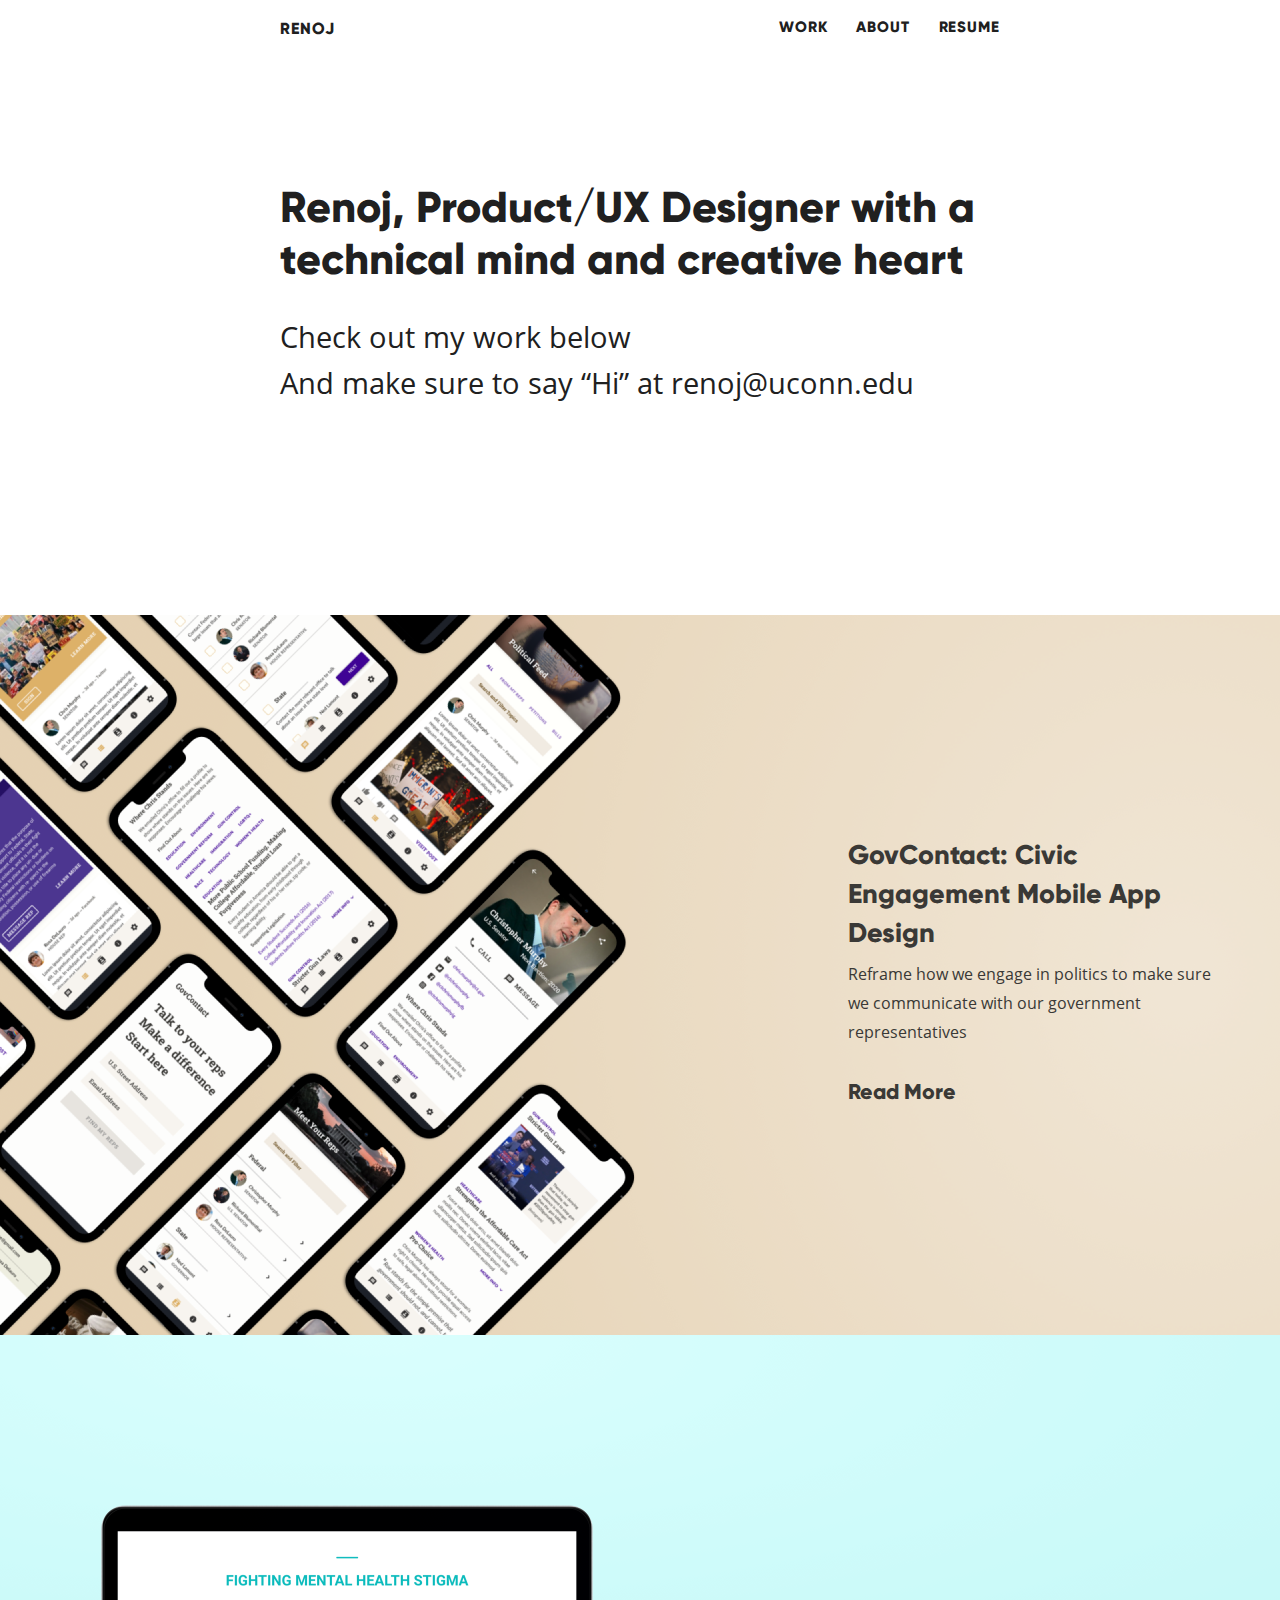
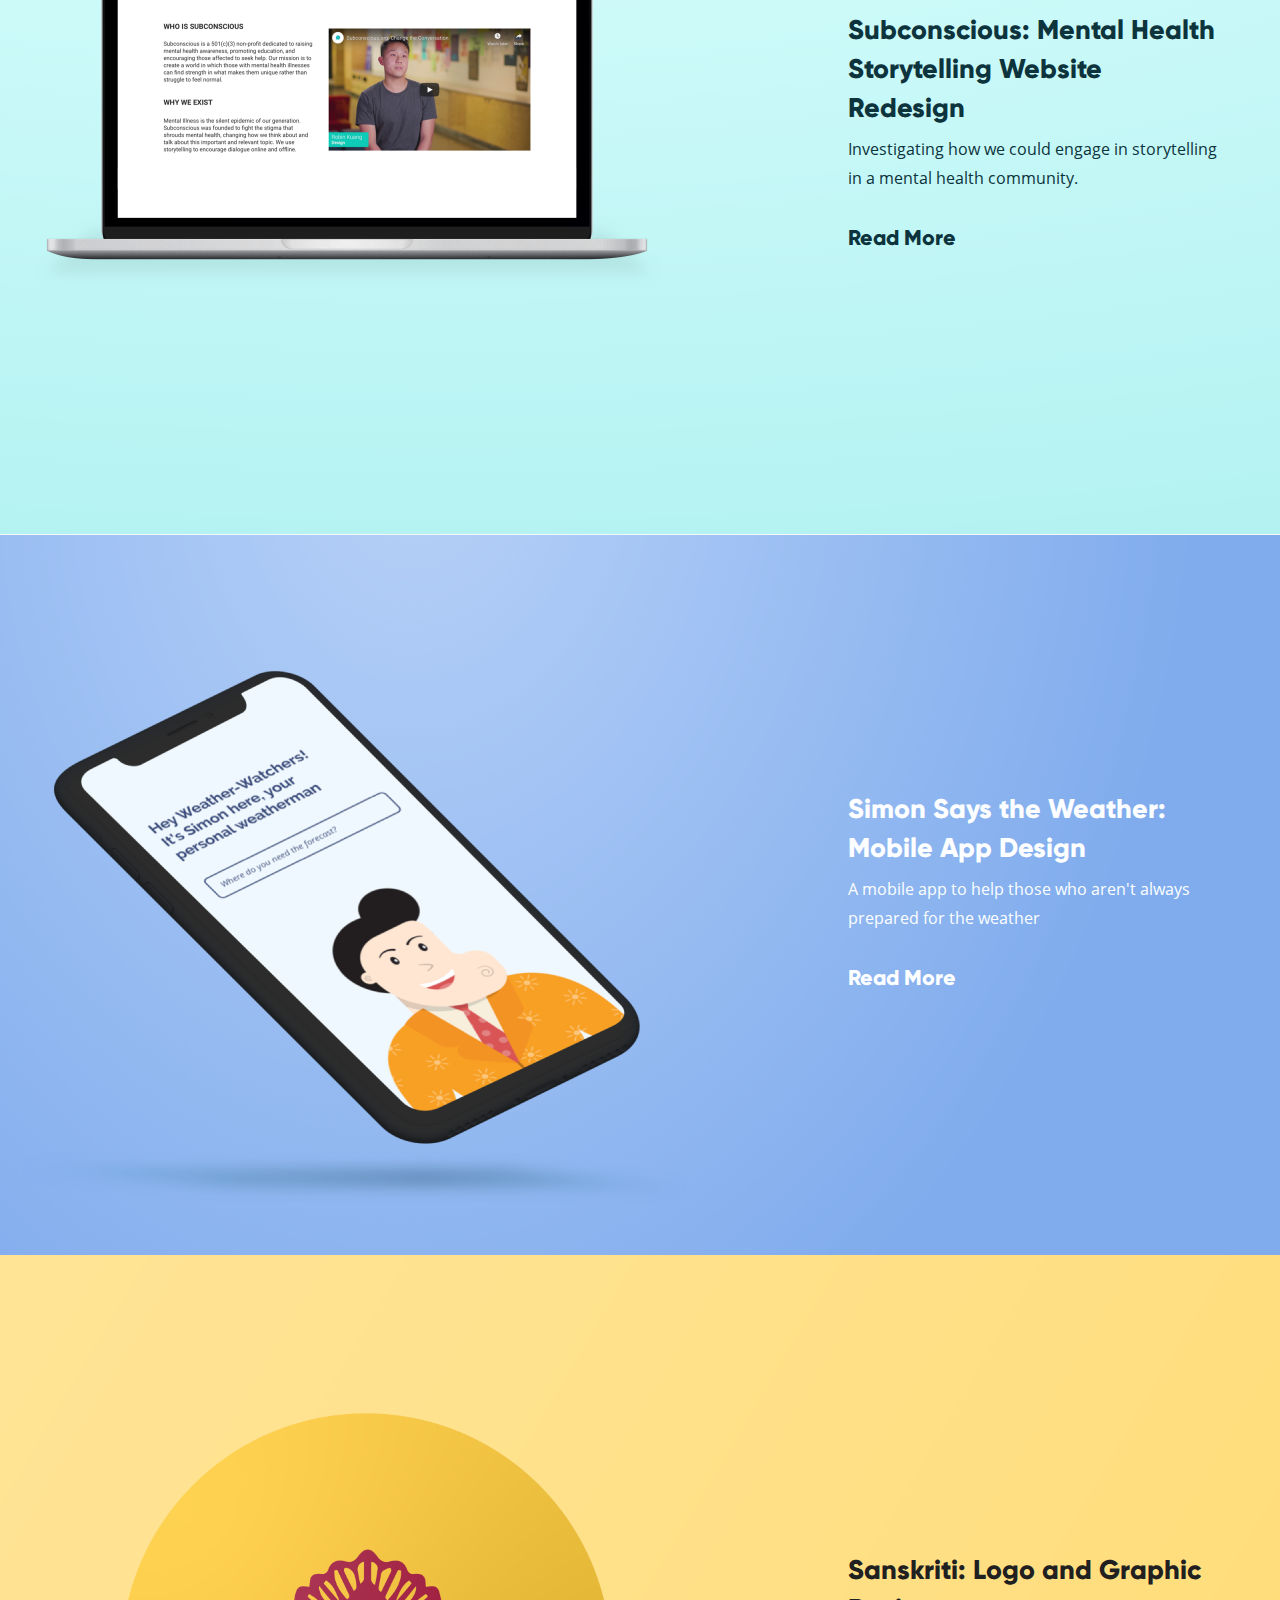
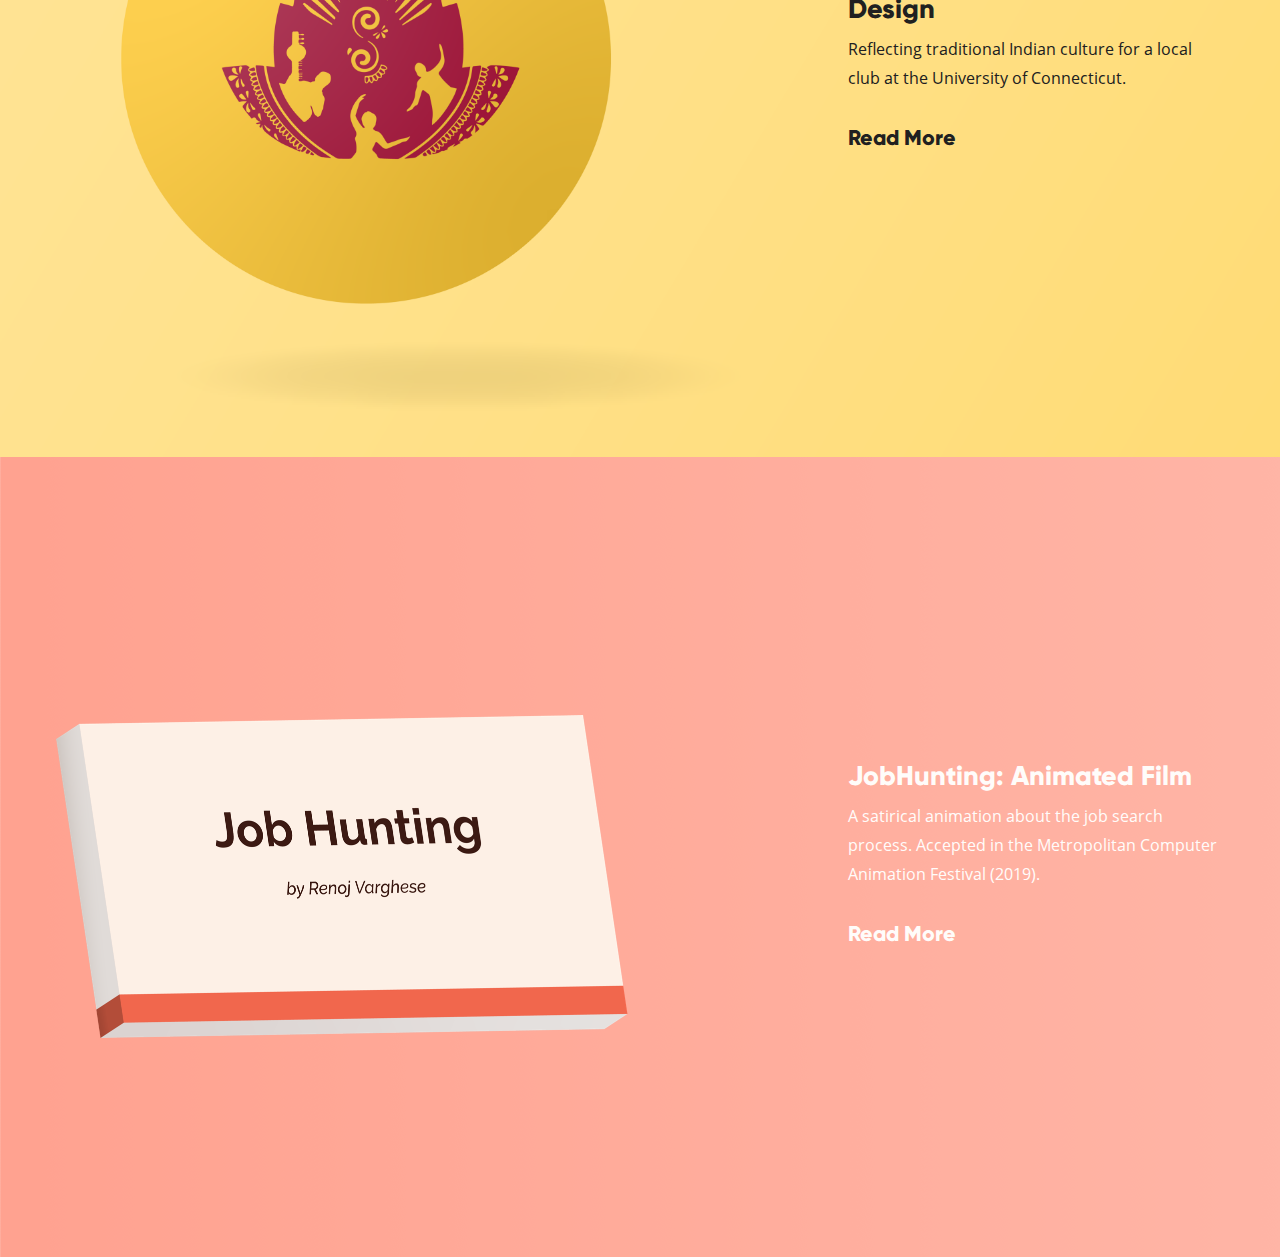
==== commit e3f24dc7: "next build" ====
--- a/index.html
+++ b/index.html
@@ -1 +1 @@
-<!DOCTYPE html><html lang="en"><head><title>Renoj Varghese</title><meta charset="UTF-8"><meta name="viewport" content="width=device-width, initial-scale=1.0"><meta name="description" content="Renoj's portfolio"><meta name="author" content="Renoj Varghese"><link href="main.css" rel="stylesheet"></head><body><!--+nav(nav, topDir)--><div class="content"><div class="hero-block"><nav class="nav"><div class="content-med-container animate fade slide-down"><ul class="nav-item-list"><li class="nav-item small-caps logo"><a href="">renoj</a></li><li class="nav-item"><ul class="nav-item-list"><li class="nav-item small-caps mr-xl"><a href="">work</a></li><li class="nav-item small-caps mr-xl"><a href="about">about</a></li><li class="nav-item small-caps right"><a href="static/docs/resume_renoj_varghese.pdf" target="_blank">resume</a></li></ul></li></ul></div></nav><div class="content-med-container home-hero"><div class="align-middle"><h1 class="animate fade slide-down">Renoj, Digital Designer with a technical mind and creative heart</h1><h2 class="mb-0 animate fade slide-down delay-small">Check out my work below</h2><h2 class="animate fade slide-down delay-small">And make sure to say “Hi” at <a href="mailto:renoj@uconn.edu">renoj@uconn.edu</a></h2></div></div></div><div class="projects animate slide-up delay-large"><div class="project animate fade delay-large"><div class="project-background"><div class="img-container"><img src="static/img/subconscious/icon.png" alt="subconscious"></div></div><div class="project-text-block project-text subconscious"><h3 class="mb-s">Subconscious: Mental Health Storytelling Website Redesign</h3><p class="mb-xl">Investigating how we could engage in storytelling in a mental health community.</p><a href="projects/subconscious/index.html"> <h4>Read More</h4></a></div></div><div class="project animate fade delay-large"><div class="project-background"><div class="img-container"><img src="static/img/sanskriti/icon.png" alt="sanskriti"></div></div><div class="project-text-block project-text sanskriti"><h3 class="mb-s">Sanskriti: Logo and Graphic Design</h3><p class="mb-xl">Reflecting traditional Indian culture for a local club at the University of Connecticut.</p><a href="projects/sanskriti/index.html"> <h4>Read More</h4></a></div></div><div class="project animate fade delay-large"><div class="project-background"><div class="img-container"><img class="lozad" data-src="static/img/govcontact/icon.png" alt="govcontact"></div></div><div class="project-text-block project-text govcontact"><h3 class="mb-s">GovContact: Civic Engagement Mobile App Design</h3><p class="mb-xl">Reframe how we engage in politics to make sure we communicate with our government representatives</p><a href="projects/govcontact/index.html"> <h4>Read More</h4></a></div></div><div class="project animate fade delay-large"><div class="project-background"><div class="img-container"><img class="lozad" data-src="static/img/jobhunting/icon.png" alt="jobhunting"></div></div><div class="project-text-block project-text jobhunting"><h3 class="mb-s">JobHunting: Animated Film</h3><p class="mb-xl">A satirical animation about the job search process. Accepted in the Metropolitan Computer Animation Festival (2019).</p><a href="projects/jobhunting/index.html"> <h4>Read More</h4></a></div></div></div></div><footer class="footer"></footer><script type="text/javascript" src="main.js"></script></body></html>+<!DOCTYPE html><html lang="en"><head><title>Renoj Varghese</title><meta charset="UTF-8"><meta name="viewport" content="width=device-width, initial-scale=1.0"><meta name="description" content="Renoj's portfolio"><meta name="author" content="Renoj Varghese"><link href="main.css" rel="stylesheet"></head><body><!--+nav(nav, topDir)--><div class="content"><div class="hero-block"><nav class="nav"><div class="content-med-container animate fade slide-down"><ul class="nav-item-list"><li class="nav-item small-caps logo"><a href="">renoj</a></li><li class="nav-item"><ul class="nav-item-list"><li class="nav-item small-caps mr-xl"><a href="">work</a></li><li class="nav-item small-caps mr-xl"><a href="about">about</a></li><li class="nav-item small-caps right"><a href="static/docs/resume_renoj_varghese.pdf" target="_blank">resume</a></li></ul></li></ul></div></nav><div class="content-med-container home-hero"><div class="align-middle"><h1 class="animate fade slide-down">Renoj, Product/UX Designer with a technical mind and creative heart</h1><h2 class="mb-0 animate fade slide-down delay-small">Check out my work below</h2><h2 class="animate fade slide-down delay-small">And make sure to say “Hi” at <a href="mailto:renoj@uconn.edu">renoj@uconn.edu</a></h2></div></div></div><div class="projects animate slide-up delay-large"><div class="project animate fade delay-large"><div class="project-background"><div class="img-container"><img src="static/img/govcontact/icon.png" alt="govcontact"></div></div><div class="project-text-block project-text govcontact"><h3 class="mb-s">GovContact: Civic Engagement Mobile App Design</h3><p class="mb-xl">Reframe how we engage in politics to make sure we communicate with our government representatives</p><a href="projects/govcontact/index.html"> <h4>Read More</h4></a></div></div><div class="project animate fade delay-large"><div class="project-background"><div class="img-container"><img src="static/img/subconscious/icon.png" alt="subconscious"></div></div><div class="project-text-block project-text subconscious"><h3 class="mb-s">Subconscious: Mental Health Storytelling Website Redesign</h3><p class="mb-xl">Investigating how we could engage in storytelling in a mental health community.</p><a href="projects/subconscious/index.html"> <h4>Read More</h4></a></div></div><div class="project animate fade delay-large"><div class="project-background"><div class="img-container"><img class="lozad" data-src="static/img/simon/icon.png" alt="simon"></div></div><div class="project-text-block project-text simon"><h3 class="mb-s">Simon Says the Weather: Mobile App Design</h3><p class="mb-xl">A mobile app to help those who aren't always prepared for the weather</p><a href="projects/simon/index.html"> <h4>Read More</h4></a></div></div><div class="project animate fade delay-large"><div class="project-background"><div class="img-container"><img class="lozad" data-src="static/img/sanskriti/icon.png" alt="sanskriti"></div></div><div class="project-text-block project-text sanskriti"><h3 class="mb-s">Sanskriti: Logo and Graphic Design</h3><p class="mb-xl">Reflecting traditional Indian culture for a local club at the University of Connecticut.</p><a href="projects/sanskriti/index.html"> <h4>Read More</h4></a></div></div><div class="project animate fade delay-large"><div class="project-background"><div class="img-container"><img class="lozad" data-src="static/img/jobhunting/icon.png" alt="jobhunting"></div></div><div class="project-text-block project-text jobhunting"><h3 class="mb-s">JobHunting: Animated Film</h3><p class="mb-xl">A satirical animation about the job search process. Accepted in the Metropolitan Computer Animation Festival (2019).</p><a href="projects/jobhunting/index.html"> <h4>Read More</h4></a></div></div></div></div><footer class="footer"></footer><script type="text/javascript" src="main.js"></script></body></html>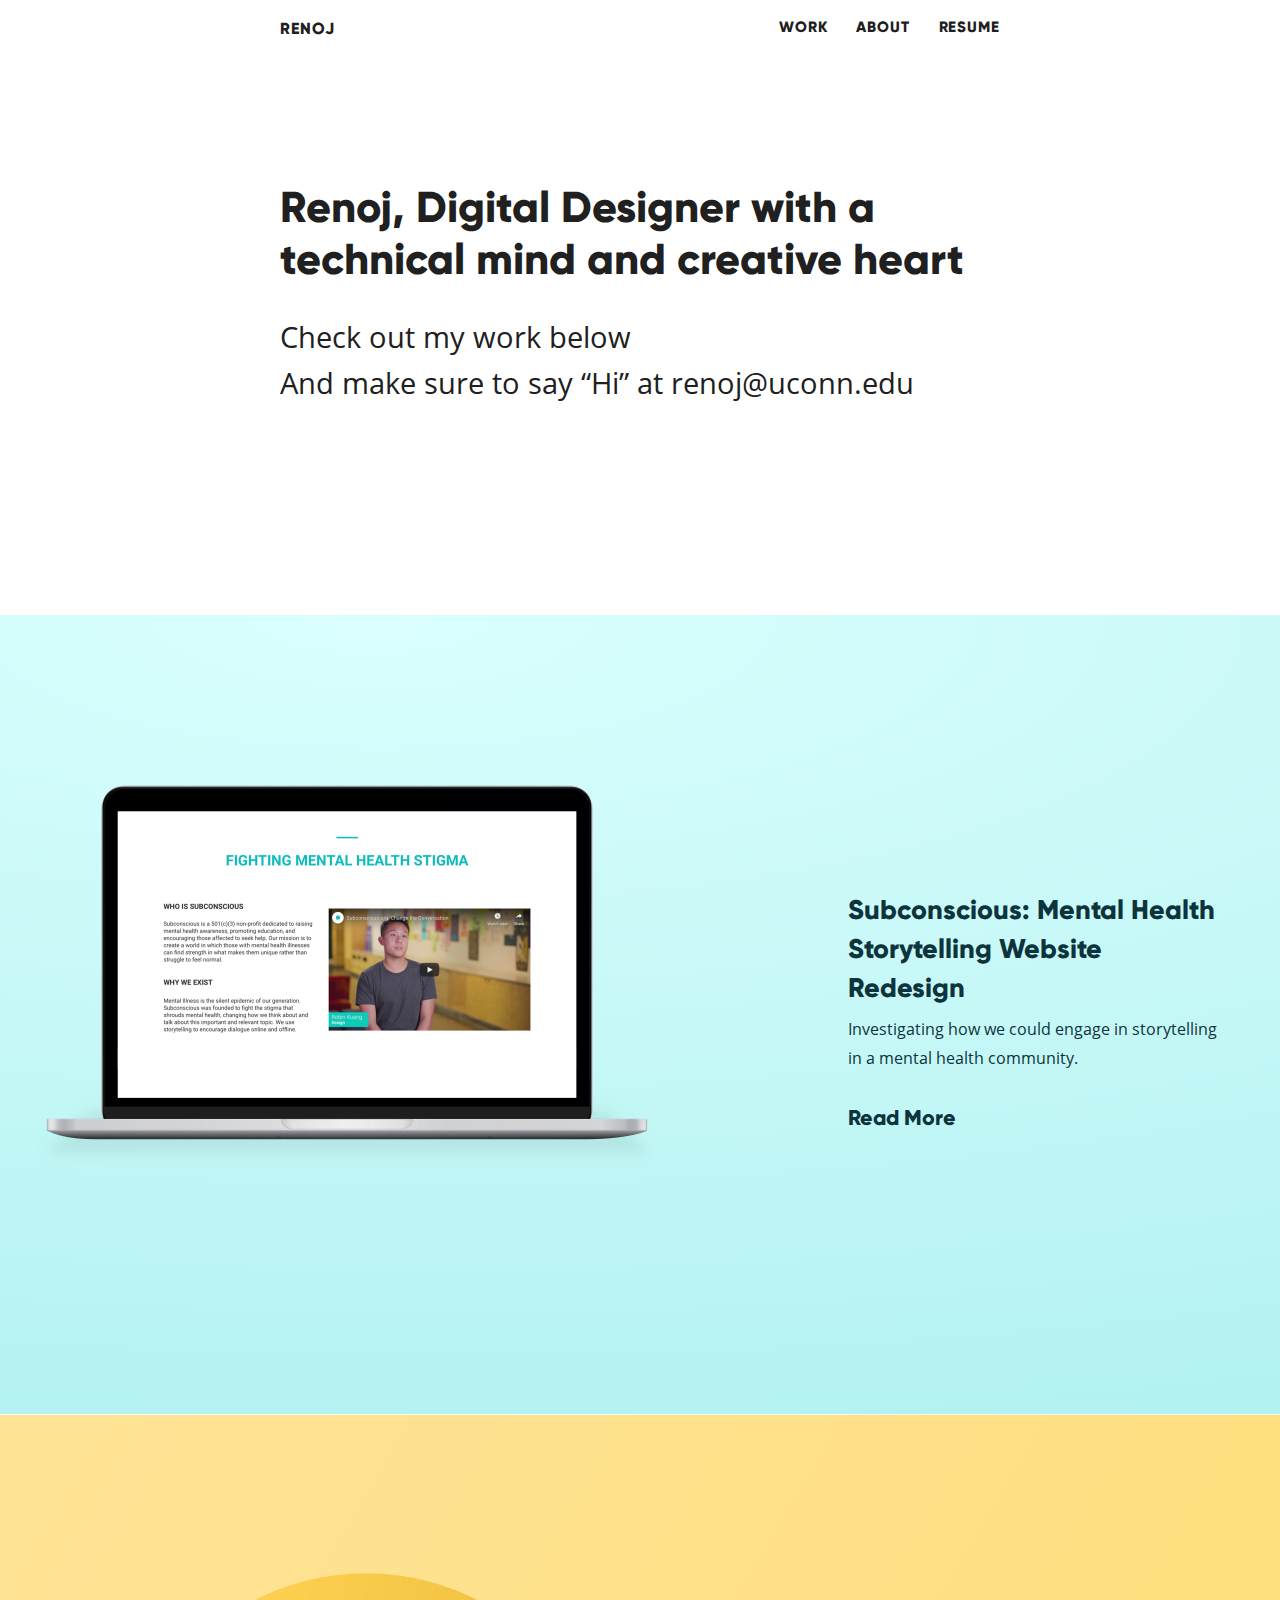
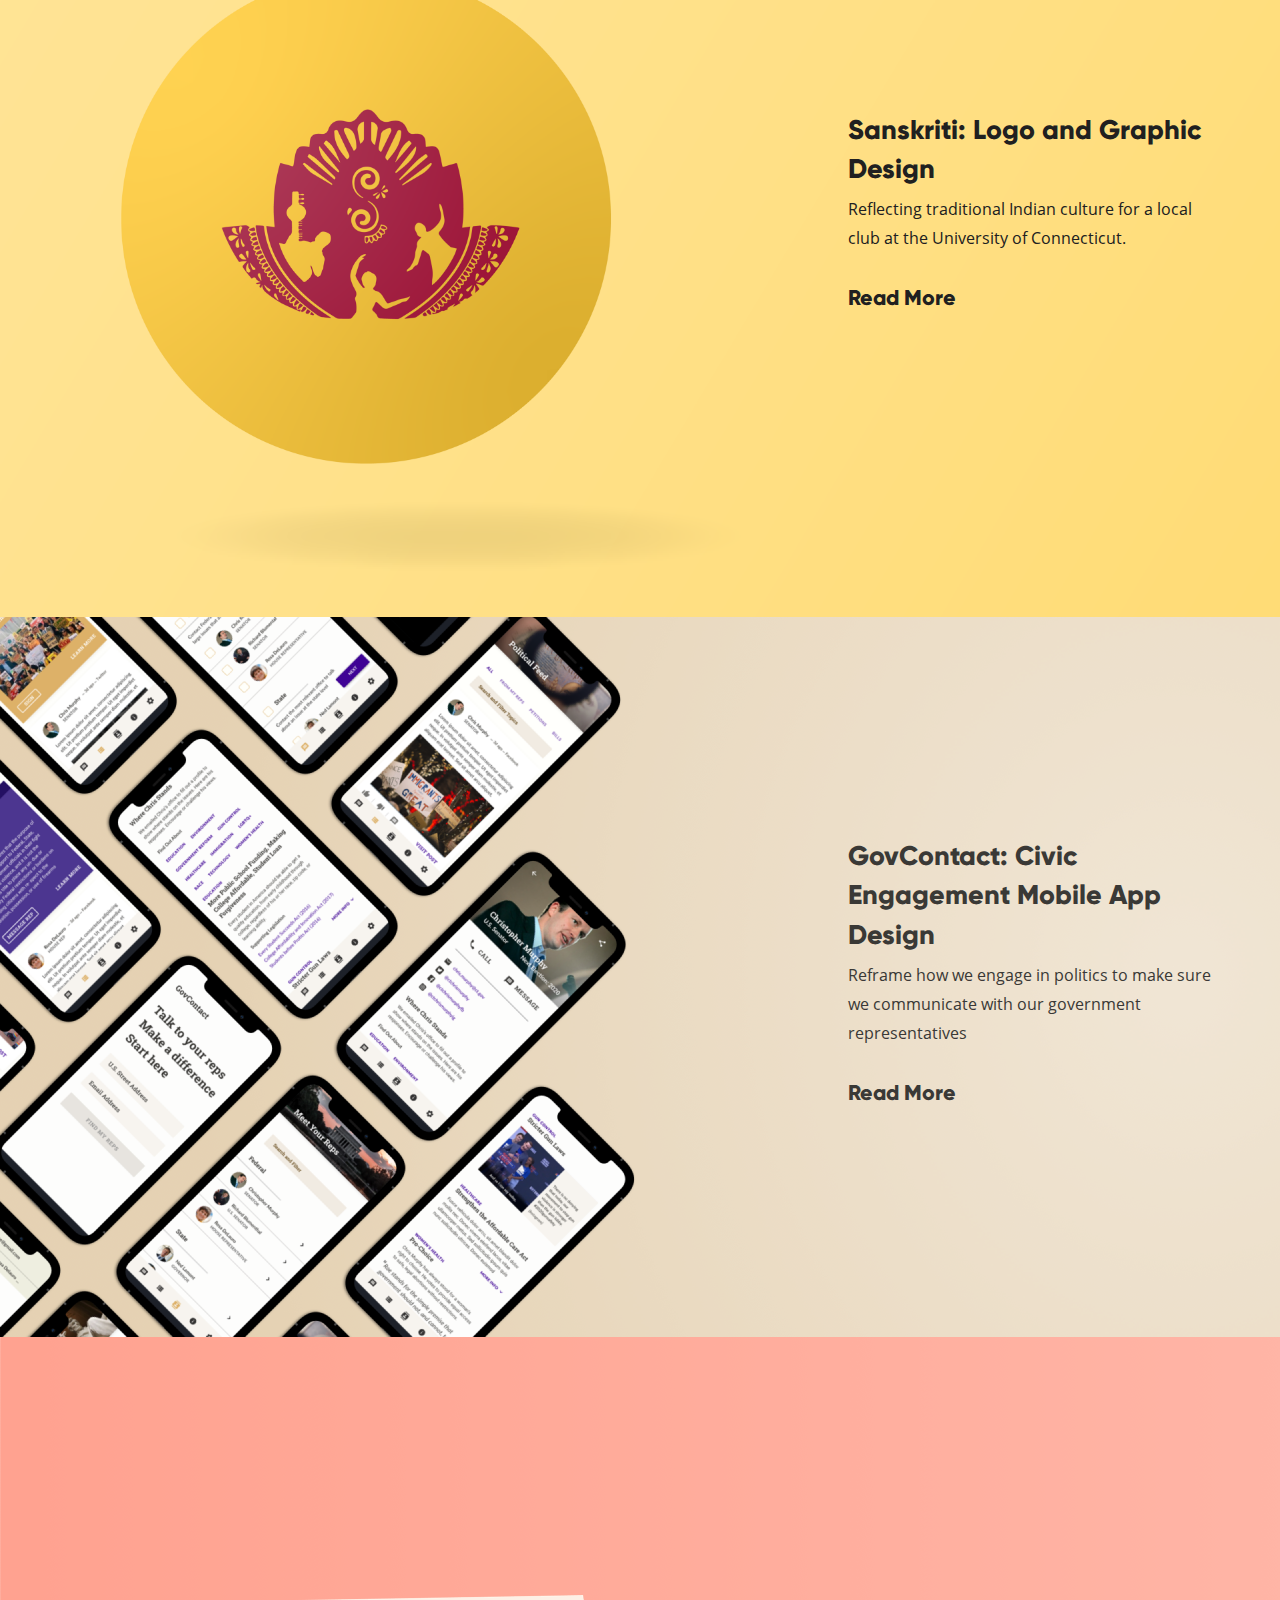
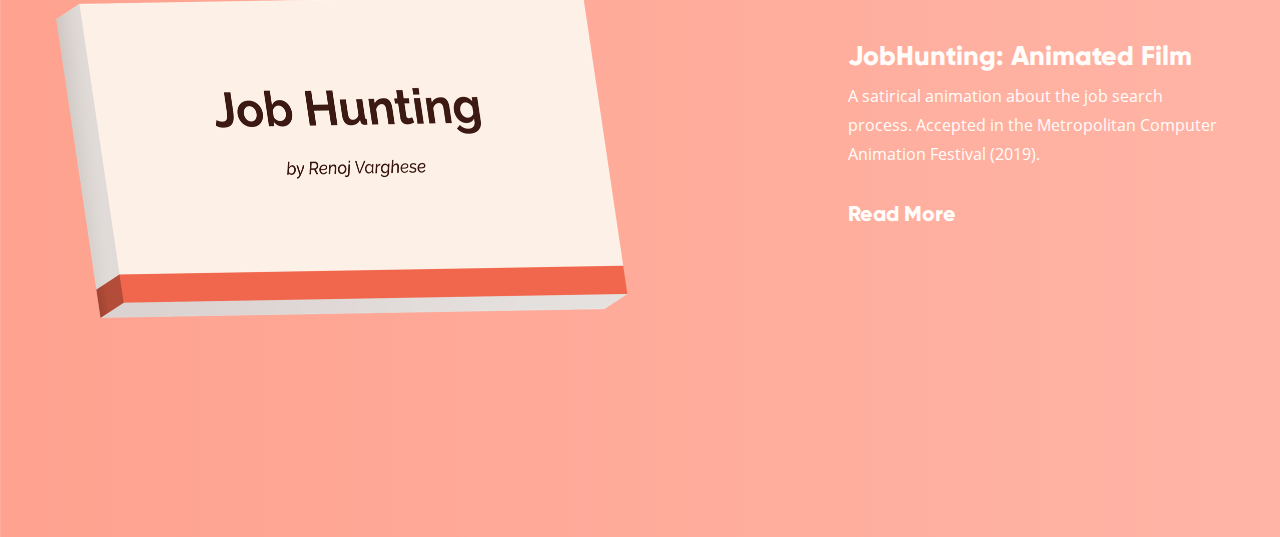
==== commit b9ec6561: "next build" ====
--- a/index.html
+++ b/index.html
@@ -1 +1 @@
-<!DOCTYPE html><html lang="en"><head><title>Renoj Varghese</title><meta charset="UTF-8"><meta name="viewport" content="width=device-width, initial-scale=1.0"><meta name="description" content="Renoj's portfolio"><meta name="author" content="Renoj Varghese"><link href="main.css" rel="stylesheet"></head><body><!--+nav(nav, topDir)--><div class="content"><div class="hero-block"><nav class="nav"><div class="content-med-container animate fade slide-down"><ul class="nav-item-list"><li class="nav-item small-caps logo"><a href="">renoj</a></li><li class="nav-item"><ul class="nav-item-list"><li class="nav-item small-caps mr-xl"><a href="">work</a></li><li class="nav-item small-caps mr-xl"><a href="about">about</a></li><li class="nav-item small-caps right"><a href="static/docs/resume_renoj_varghese.pdf" target="_blank">resume</a></li></ul></li></ul></div></nav><div class="content-med-container home-hero"><div class="align-middle"><h1 class="animate fade slide-down">Renoj, Product/UX Designer with a technical mind and creative heart</h1><h2 class="mb-0 animate fade slide-down delay-small">Check out my work below</h2><h2 class="animate fade slide-down delay-small">And make sure to say “Hi” at <a href="mailto:renoj@uconn.edu">renoj@uconn.edu</a></h2></div></div></div><div class="projects animate slide-up delay-large"><div class="project animate fade delay-large"><div class="project-background"><div class="img-container"><img src="static/img/govcontact/icon.png" alt="govcontact"></div></div><div class="project-text-block project-text govcontact"><h3 class="mb-s">GovContact: Civic Engagement Mobile App Design</h3><p class="mb-xl">Reframe how we engage in politics to make sure we communicate with our government representatives</p><a href="projects/govcontact/index.html"> <h4>Read More</h4></a></div></div><div class="project animate fade delay-large"><div class="project-background"><div class="img-container"><img src="static/img/subconscious/icon.png" alt="subconscious"></div></div><div class="project-text-block project-text subconscious"><h3 class="mb-s">Subconscious: Mental Health Storytelling Website Redesign</h3><p class="mb-xl">Investigating how we could engage in storytelling in a mental health community.</p><a href="projects/subconscious/index.html"> <h4>Read More</h4></a></div></div><div class="project animate fade delay-large"><div class="project-background"><div class="img-container"><img class="lozad" data-src="static/img/simon/icon.png" alt="simon"></div></div><div class="project-text-block project-text simon"><h3 class="mb-s">Simon Says the Weather: Mobile App Design</h3><p class="mb-xl">A mobile app to help those who aren't always prepared for the weather</p><a href="projects/simon/index.html"> <h4>Read More</h4></a></div></div><div class="project animate fade delay-large"><div class="project-background"><div class="img-container"><img class="lozad" data-src="static/img/sanskriti/icon.png" alt="sanskriti"></div></div><div class="project-text-block project-text sanskriti"><h3 class="mb-s">Sanskriti: Logo and Graphic Design</h3><p class="mb-xl">Reflecting traditional Indian culture for a local club at the University of Connecticut.</p><a href="projects/sanskriti/index.html"> <h4>Read More</h4></a></div></div><div class="project animate fade delay-large"><div class="project-background"><div class="img-container"><img class="lozad" data-src="static/img/jobhunting/icon.png" alt="jobhunting"></div></div><div class="project-text-block project-text jobhunting"><h3 class="mb-s">JobHunting: Animated Film</h3><p class="mb-xl">A satirical animation about the job search process. Accepted in the Metropolitan Computer Animation Festival (2019).</p><a href="projects/jobhunting/index.html"> <h4>Read More</h4></a></div></div></div></div><footer class="footer"></footer><script type="text/javascript" src="main.js"></script></body></html>+<!DOCTYPE html><html lang="en"><head><title>Renoj Varghese</title><meta charset="UTF-8"><meta name="viewport" content="width=device-width, initial-scale=1.0"><meta name="description" content="Renoj's portfolio"><meta name="author" content="Renoj Varghese"><link href="main.css" rel="stylesheet"></head><body><!--+nav(nav, topDir)--><div class="content"><div class="hero-block"><nav class="nav"><div class="content-med-container animate fade slide-down"><ul class="nav-item-list"><li class="nav-item small-caps logo"><a href="">renoj</a></li><li class="nav-item"><ul class="nav-item-list"><li class="nav-item small-caps mr-xl"><a href="">work</a></li><li class="nav-item small-caps mr-xl"><a href="about">about</a></li><li class="nav-item small-caps right"><a href="static/docs/resume_renoj_varghese.pdf" target="_blank">resume</a></li></ul></li></ul></div></nav><div class="content-med-container home-hero"><div class="align-middle"><h1 class="animate fade slide-down">Renoj, Digital Designer with a technical mind and creative heart</h1><h2 class="mb-0 animate fade slide-down delay-small">Check out my work below</h2><h2 class="animate fade slide-down delay-small">And make sure to say “Hi” at <a href="mailto:renoj@uconn.edu">renoj@uconn.edu</a></h2></div></div></div><div class="projects animate slide-up delay-large"><div class="project animate fade delay-large"><div class="project-background"><div class="img-container"><img src="static/img/subconscious/icon.png" alt="subconscious"></div></div><div class="project-text-block project-text subconscious"><h3 class="mb-s">Subconscious: Mental Health Storytelling Website Redesign</h3><p class="mb-xl">Investigating how we could engage in storytelling in a mental health community.</p><a href="projects/subconscious/index.html"> <h4>Read More</h4></a></div></div><div class="project animate fade delay-large"><div class="project-background"><div class="img-container"><img src="static/img/sanskriti/icon.png" alt="sanskriti"></div></div><div class="project-text-block project-text sanskriti"><h3 class="mb-s">Sanskriti: Logo and Graphic Design</h3><p class="mb-xl">Reflecting traditional Indian culture for a local club at the University of Connecticut.</p><a href="projects/sanskriti/index.html"> <h4>Read More</h4></a></div></div><div class="project animate fade delay-large"><div class="project-background"><div class="img-container"><img class="lozad" data-src="static/img/govcontact/icon.png" alt="govcontact"></div></div><div class="project-text-block project-text govcontact"><h3 class="mb-s">GovContact: Civic Engagement Mobile App Design</h3><p class="mb-xl">Reframe how we engage in politics to make sure we communicate with our government representatives</p><a href="projects/govcontact/index.html"> <h4>Read More</h4></a></div></div><div class="project animate fade delay-large"><div class="project-background"><div class="img-container"><img class="lozad" data-src="static/img/jobhunting/icon.png" alt="jobhunting"></div></div><div class="project-text-block project-text jobhunting"><h3 class="mb-s">JobHunting: Animated Film</h3><p class="mb-xl">A satirical animation about the job search process. Accepted in the Metropolitan Computer Animation Festival (2019).</p><a href="projects/jobhunting/index.html"> <h4>Read More</h4></a></div></div></div></div><footer class="footer"></footer><script type="text/javascript" src="main.js"></script></body></html>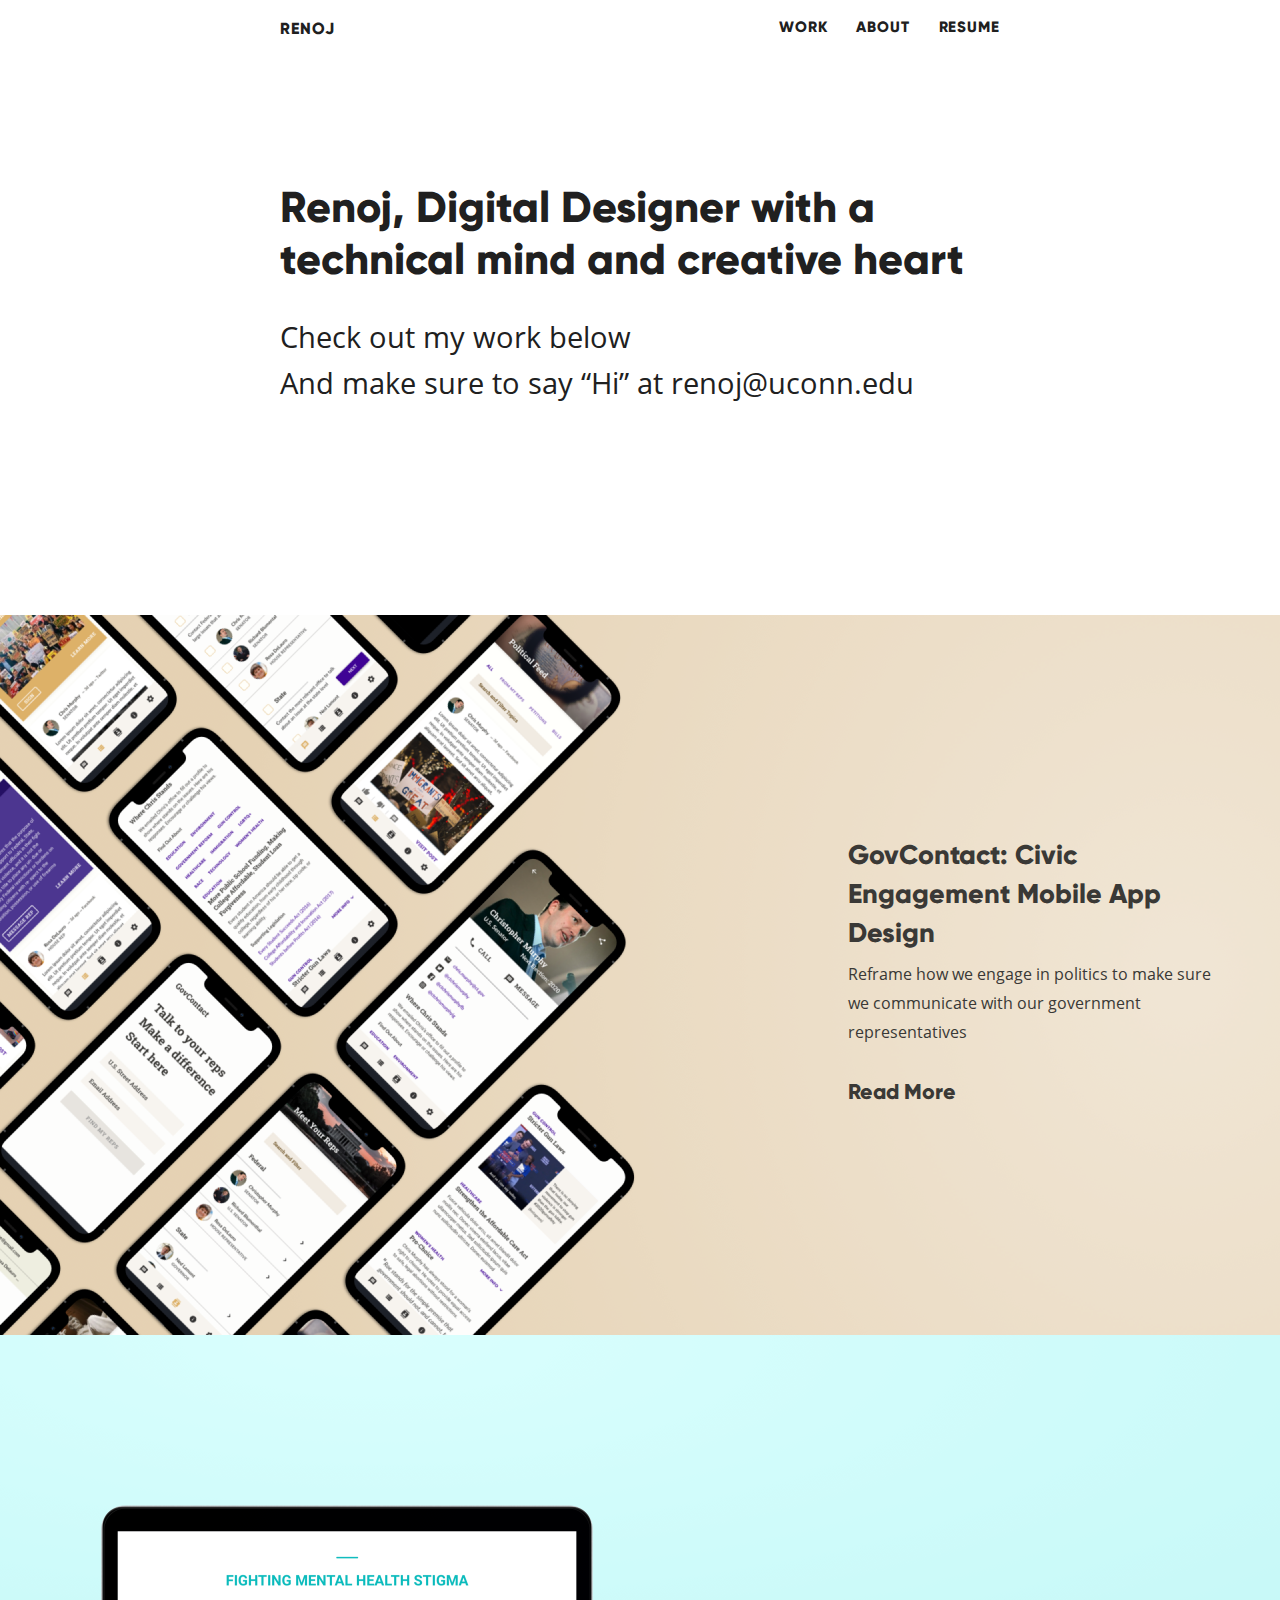
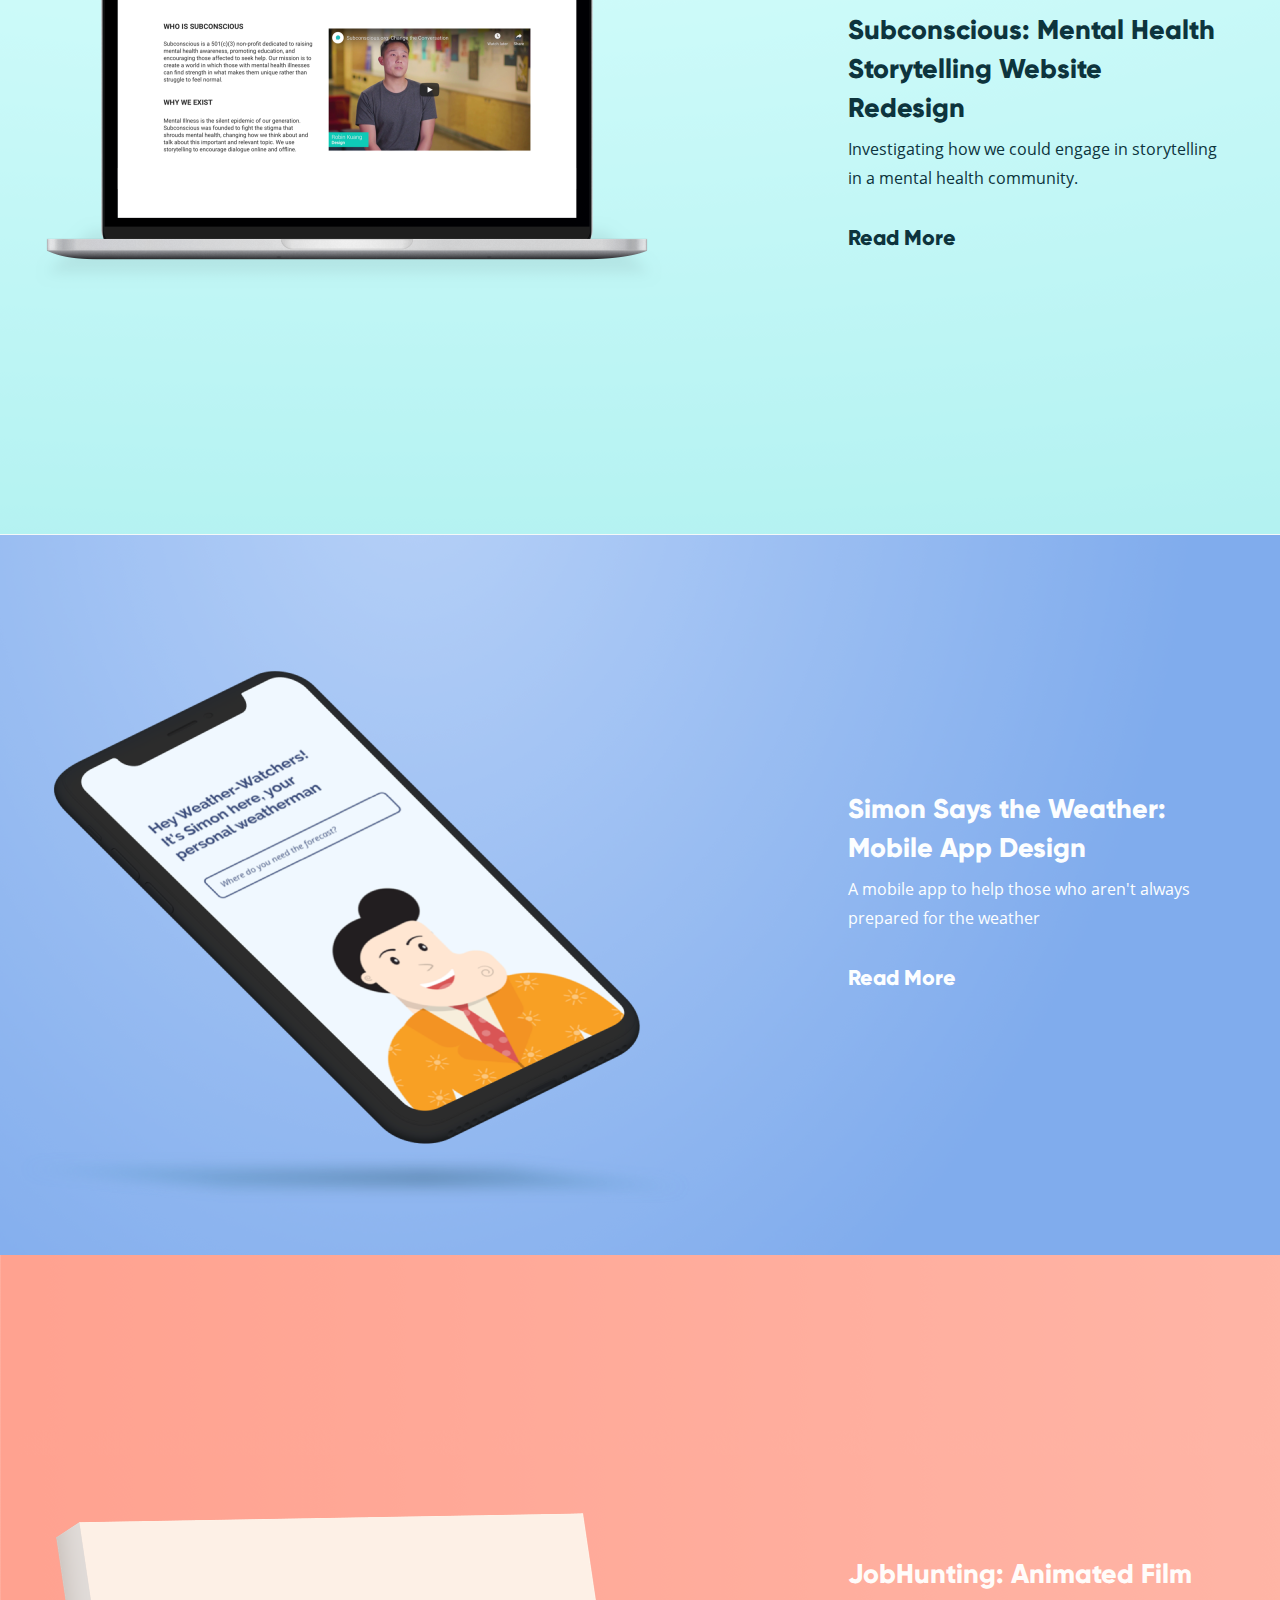
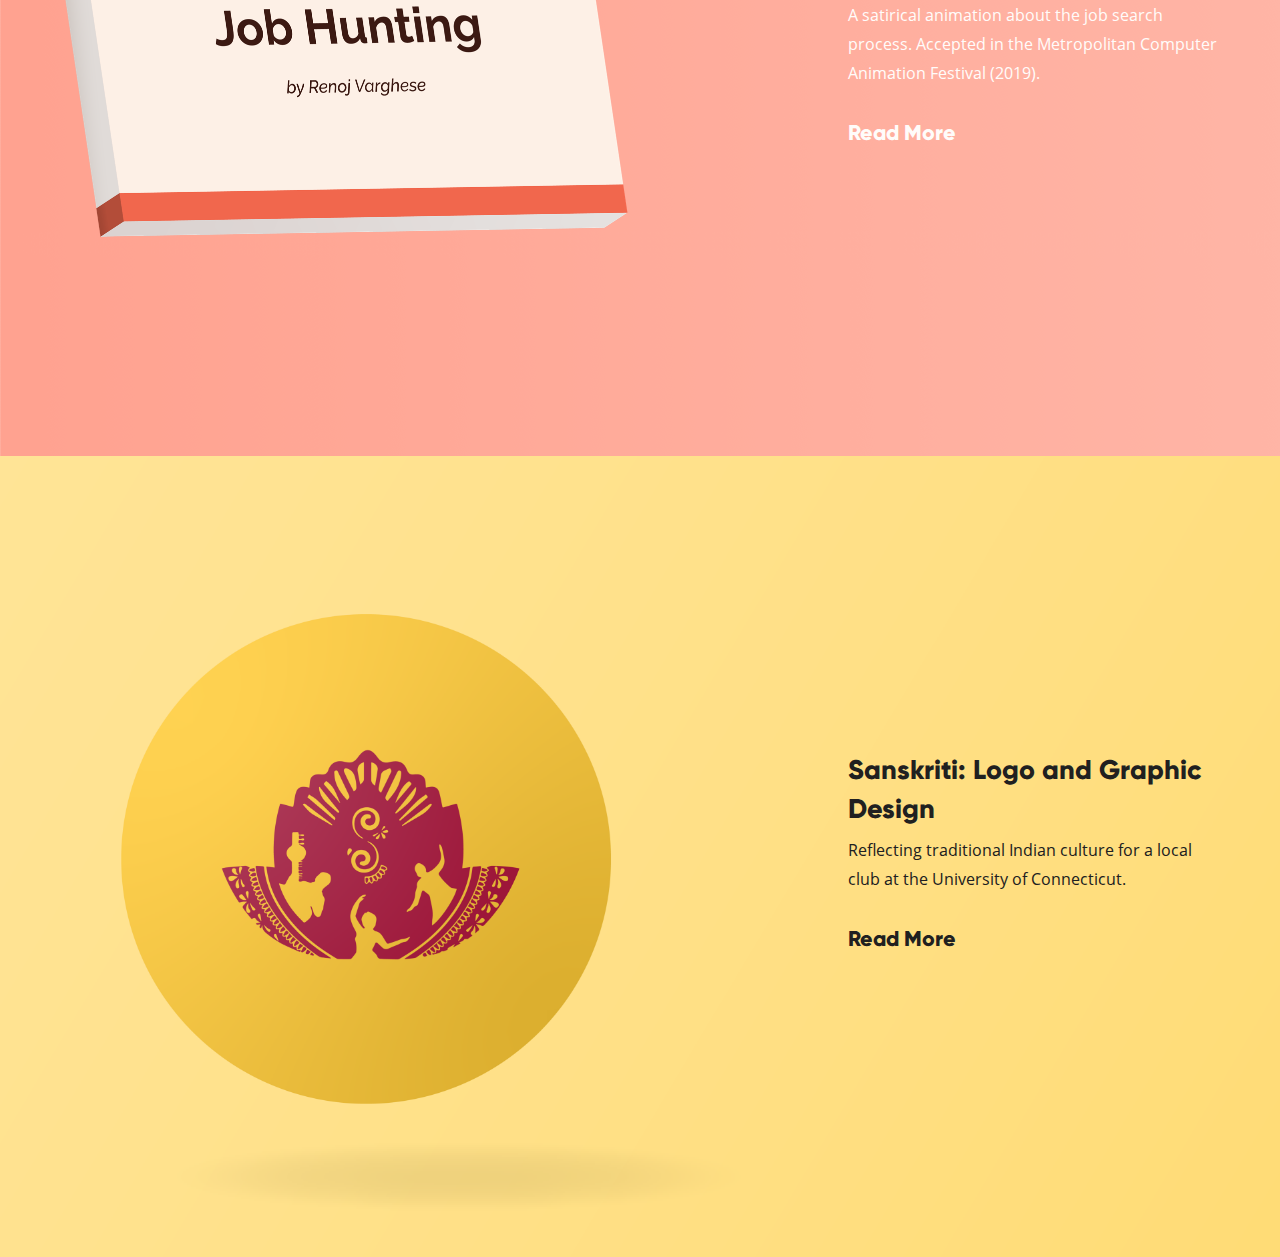
==== commit 56fed140: "next build" ====
--- a/index.html
+++ b/index.html
@@ -1 +1 @@
-<!DOCTYPE html><html lang="en"><head><title>Renoj Varghese</title><meta charset="UTF-8"><meta name="viewport" content="width=device-width, initial-scale=1.0"><meta name="description" content="Renoj's portfolio"><meta name="author" content="Renoj Varghese"><link href="main.css" rel="stylesheet"></head><body><!--+nav(nav, topDir)--><div class="content"><div class="hero-block"><nav class="nav"><div class="content-med-container animate fade slide-down"><ul class="nav-item-list"><li class="nav-item small-caps logo"><a href="">renoj</a></li><li class="nav-item"><ul class="nav-item-list"><li class="nav-item small-caps mr-xl"><a href="">work</a></li><li class="nav-item small-caps mr-xl"><a href="about">about</a></li><li class="nav-item small-caps right"><a href="static/docs/resume_renoj_varghese.pdf" target="_blank">resume</a></li></ul></li></ul></div></nav><div class="content-med-container home-hero"><div class="align-middle"><h1 class="animate fade slide-down">Renoj, Digital Designer with a technical mind and creative heart</h1><h2 class="mb-0 animate fade slide-down delay-small">Check out my work below</h2><h2 class="animate fade slide-down delay-small">And make sure to say “Hi” at <a href="mailto:renoj@uconn.edu">renoj@uconn.edu</a></h2></div></div></div><div class="projects animate slide-up delay-large"><div class="project animate fade delay-large"><div class="project-background"><div class="img-container"><img src="static/img/subconscious/icon.png" alt="subconscious"></div></div><div class="project-text-block project-text subconscious"><h3 class="mb-s">Subconscious: Mental Health Storytelling Website Redesign</h3><p class="mb-xl">Investigating how we could engage in storytelling in a mental health community.</p><a href="projects/subconscious/index.html"> <h4>Read More</h4></a></div></div><div class="project animate fade delay-large"><div class="project-background"><div class="img-container"><img src="static/img/sanskriti/icon.png" alt="sanskriti"></div></div><div class="project-text-block project-text sanskriti"><h3 class="mb-s">Sanskriti: Logo and Graphic Design</h3><p class="mb-xl">Reflecting traditional Indian culture for a local club at the University of Connecticut.</p><a href="projects/sanskriti/index.html"> <h4>Read More</h4></a></div></div><div class="project animate fade delay-large"><div class="project-background"><div class="img-container"><img class="lozad" data-src="static/img/govcontact/icon.png" alt="govcontact"></div></div><div class="project-text-block project-text govcontact"><h3 class="mb-s">GovContact: Civic Engagement Mobile App Design</h3><p class="mb-xl">Reframe how we engage in politics to make sure we communicate with our government representatives</p><a href="projects/govcontact/index.html"> <h4>Read More</h4></a></div></div><div class="project animate fade delay-large"><div class="project-background"><div class="img-container"><img class="lozad" data-src="static/img/jobhunting/icon.png" alt="jobhunting"></div></div><div class="project-text-block project-text jobhunting"><h3 class="mb-s">JobHunting: Animated Film</h3><p class="mb-xl">A satirical animation about the job search process. Accepted in the Metropolitan Computer Animation Festival (2019).</p><a href="projects/jobhunting/index.html"> <h4>Read More</h4></a></div></div></div></div><footer class="footer"></footer><script type="text/javascript" src="main.js"></script></body></html>+<!DOCTYPE html><html lang="en"><head><title>Renoj Varghese</title><meta charset="UTF-8"><meta name="viewport" content="width=device-width, initial-scale=1.0"><meta name="description" content="Renoj's portfolio"><meta name="author" content="Renoj Varghese"><link href="main.css" rel="stylesheet"></head><body><!--+nav(nav, topDir)--><div class="content"><div class="hero-block"><nav class="nav"><div class="content-med-container animate fade slide-down"><ul class="nav-item-list"><li class="nav-item small-caps logo"><a href="">renoj</a></li><li class="nav-item"><ul class="nav-item-list"><li class="nav-item small-caps mr-xl"><a href="">work</a></li><li class="nav-item small-caps mr-xl"><a href="about">about</a></li><li class="nav-item small-caps right"><a href="static/docs/resume_renoj_varghese.pdf" target="_blank">resume</a></li></ul></li></ul></div></nav><div class="content-med-container home-hero"><div class="align-middle"><h1 class="animate fade slide-down">Renoj, Digital Designer with a technical mind and creative heart</h1><h2 class="mb-0 animate fade slide-down delay-small">Check out my work below</h2><h2 class="animate fade slide-down delay-small">And make sure to say “Hi” at <a href="mailto:renoj@uconn.edu">renoj@uconn.edu</a></h2></div></div></div><div class="projects animate slide-up delay-large"><div class="project animate fade delay-large"><div class="project-background"><div class="img-container"><img src="static/img/govcontact/icon.png" alt="govcontact"></div></div><div class="project-text-block project-text govcontact"><h3 class="mb-s">GovContact: Civic Engagement Mobile App Design</h3><p class="mb-xl">Reframe how we engage in politics to make sure we communicate with our government representatives</p><a href="projects/govcontact/index.html"> <h4>Read More</h4></a></div></div><div class="project animate fade delay-large"><div class="project-background"><div class="img-container"><img src="static/img/subconscious/icon.png" alt="subconscious"></div></div><div class="project-text-block project-text subconscious"><h3 class="mb-s">Subconscious: Mental Health Storytelling Website Redesign</h3><p class="mb-xl">Investigating how we could engage in storytelling in a mental health community.</p><a href="projects/subconscious/index.html"> <h4>Read More</h4></a></div></div><div class="project animate fade delay-large"><div class="project-background"><div class="img-container"><img class="lozad" data-src="static/img/simon/icon.png" alt="simon"></div></div><div class="project-text-block project-text simon"><h3 class="mb-s">Simon Says the Weather: Mobile App Design</h3><p class="mb-xl">A mobile app to help those who aren't always prepared for the weather</p><a href="projects/simon/index.html"> <h4>Read More</h4></a></div></div><div class="project animate fade delay-large"><div class="project-background"><div class="img-container"><img class="lozad" data-src="static/img/jobhunting/icon.png" alt="jobhunting"></div></div><div class="project-text-block project-text jobhunting"><h3 class="mb-s">JobHunting: Animated Film</h3><p class="mb-xl">A satirical animation about the job search process. Accepted in the Metropolitan Computer Animation Festival (2019).</p><a href="projects/jobhunting/index.html"> <h4>Read More</h4></a></div></div><div class="project animate fade delay-large"><div class="project-background"><div class="img-container"><img class="lozad" data-src="static/img/sanskriti/icon.png" alt="sanskriti"></div></div><div class="project-text-block project-text sanskriti"><h3 class="mb-s">Sanskriti: Logo and Graphic Design</h3><p class="mb-xl">Reflecting traditional Indian culture for a local club at the University of Connecticut.</p><a href="projects/sanskriti/index.html"> <h4>Read More</h4></a></div></div></div></div><footer class="footer"></footer><script type="text/javascript" src="main.js"></script></body></html>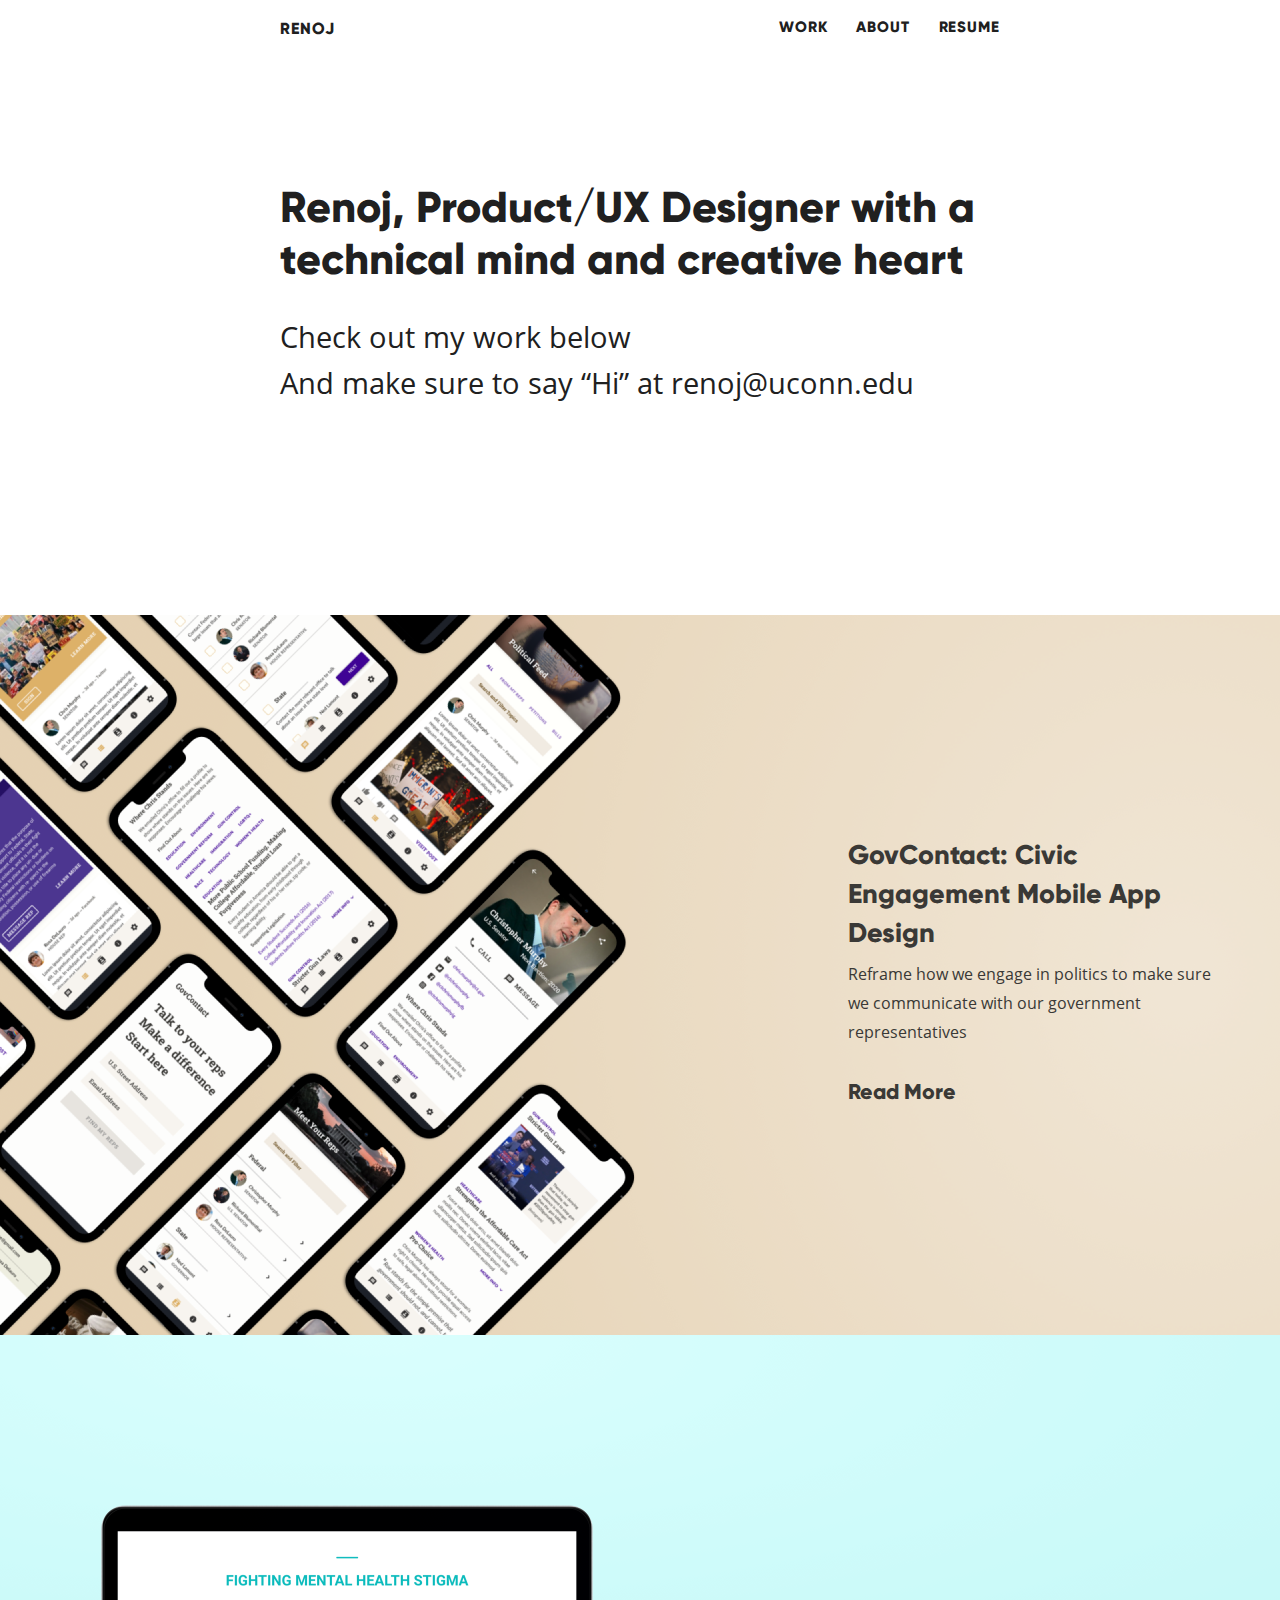
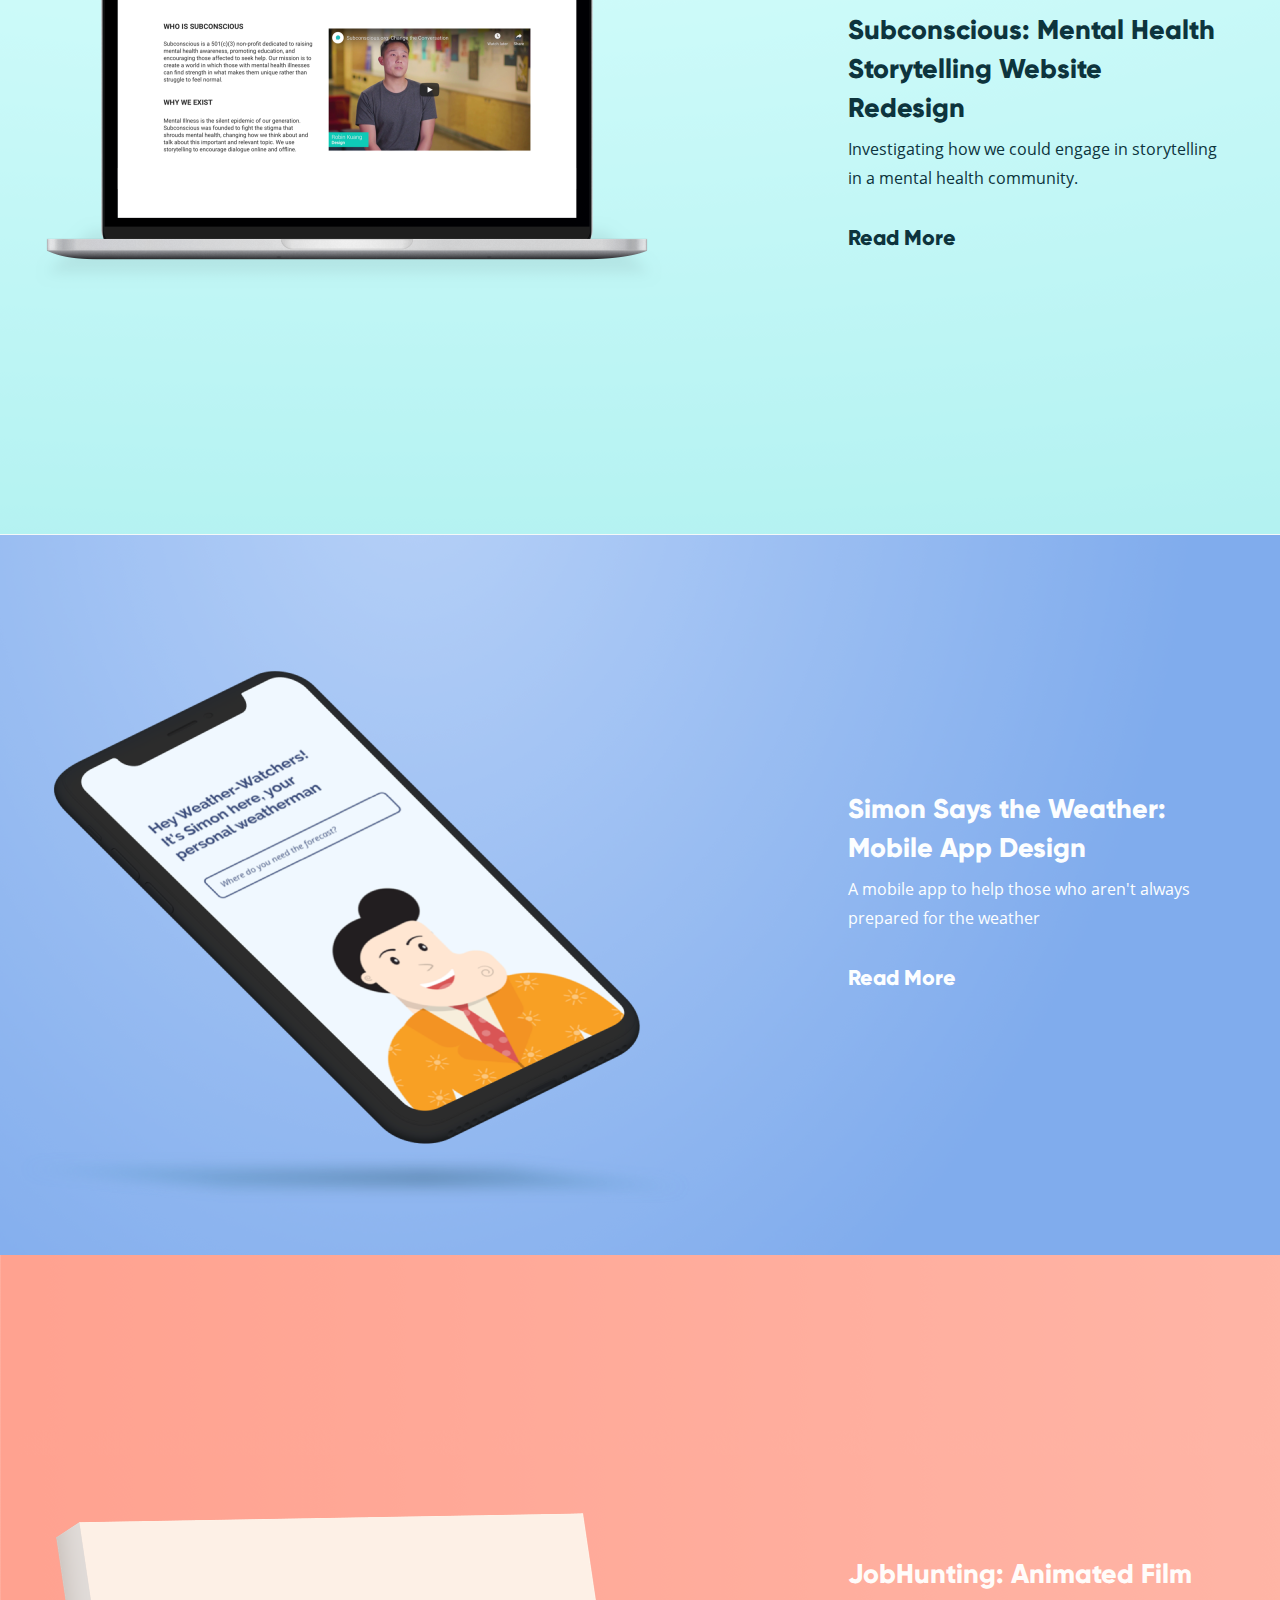
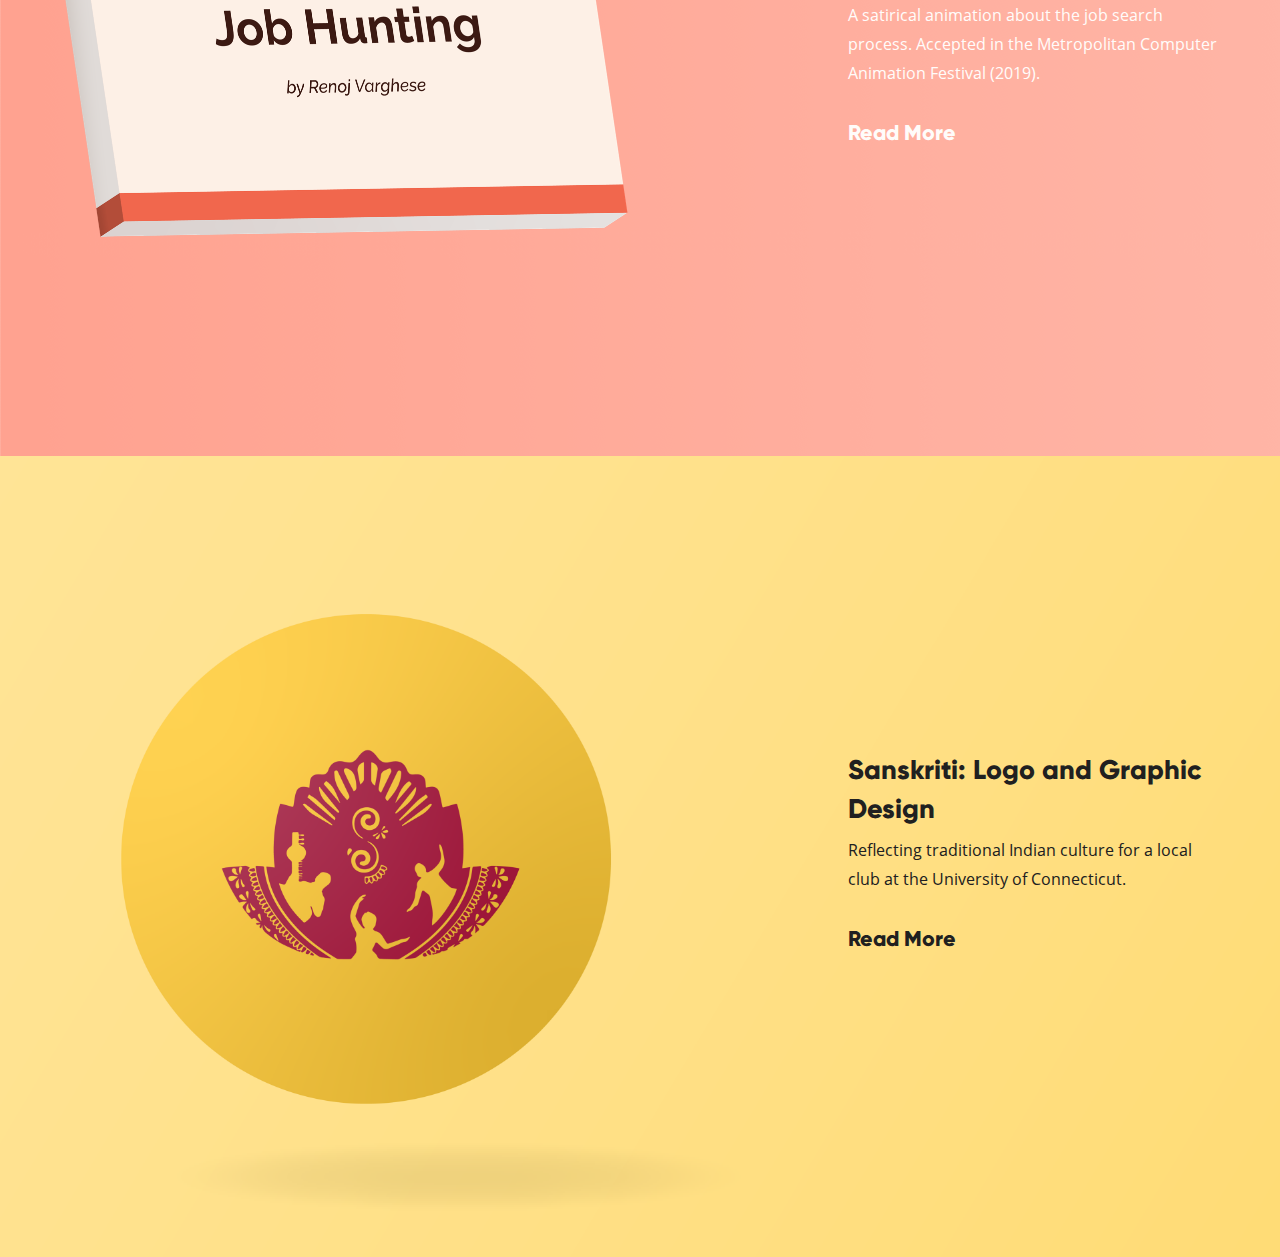
==== commit 93a87d92: "next build" ====
--- a/index.html
+++ b/index.html
@@ -1 +1 @@
-<!DOCTYPE html><html lang="en"><head><title>Renoj Varghese</title><meta charset="UTF-8"><meta name="viewport" content="width=device-width, initial-scale=1.0"><meta name="description" content="Renoj's portfolio"><meta name="author" content="Renoj Varghese"><link href="main.css" rel="stylesheet"></head><body><!--+nav(nav, topDir)--><div class="content"><div class="hero-block"><nav class="nav"><div class="content-med-container animate fade slide-down"><ul class="nav-item-list"><li class="nav-item small-caps logo"><a href="">renoj</a></li><li class="nav-item"><ul class="nav-item-list"><li class="nav-item small-caps mr-xl"><a href="">work</a></li><li class="nav-item small-caps mr-xl"><a href="about">about</a></li><li class="nav-item small-caps right"><a href="static/docs/resume_renoj_varghese.pdf" target="_blank">resume</a></li></ul></li></ul></div></nav><div class="content-med-container home-hero"><div class="align-middle"><h1 class="animate fade slide-down">Renoj, Digital Designer with a technical mind and creative heart</h1><h2 class="mb-0 animate fade slide-down delay-small">Check out my work below</h2><h2 class="animate fade slide-down delay-small">And make sure to say “Hi” at <a href="mailto:renoj@uconn.edu">renoj@uconn.edu</a></h2></div></div></div><div class="projects animate slide-up delay-large"><div class="project animate fade delay-large"><div class="project-background"><div class="img-container"><img src="static/img/govcontact/icon.png" alt="govcontact"></div></div><div class="project-text-block project-text govcontact"><h3 class="mb-s">GovContact: Civic Engagement Mobile App Design</h3><p class="mb-xl">Reframe how we engage in politics to make sure we communicate with our government representatives</p><a href="projects/govcontact/index.html"> <h4>Read More</h4></a></div></div><div class="project animate fade delay-large"><div class="project-background"><div class="img-container"><img src="static/img/subconscious/icon.png" alt="subconscious"></div></div><div class="project-text-block project-text subconscious"><h3 class="mb-s">Subconscious: Mental Health Storytelling Website Redesign</h3><p class="mb-xl">Investigating how we could engage in storytelling in a mental health community.</p><a href="projects/subconscious/index.html"> <h4>Read More</h4></a></div></div><div class="project animate fade delay-large"><div class="project-background"><div class="img-container"><img class="lozad" data-src="static/img/simon/icon.png" alt="simon"></div></div><div class="project-text-block project-text simon"><h3 class="mb-s">Simon Says the Weather: Mobile App Design</h3><p class="mb-xl">A mobile app to help those who aren't always prepared for the weather</p><a href="projects/simon/index.html"> <h4>Read More</h4></a></div></div><div class="project animate fade delay-large"><div class="project-background"><div class="img-container"><img class="lozad" data-src="static/img/jobhunting/icon.png" alt="jobhunting"></div></div><div class="project-text-block project-text jobhunting"><h3 class="mb-s">JobHunting: Animated Film</h3><p class="mb-xl">A satirical animation about the job search process. Accepted in the Metropolitan Computer Animation Festival (2019).</p><a href="projects/jobhunting/index.html"> <h4>Read More</h4></a></div></div><div class="project animate fade delay-large"><div class="project-background"><div class="img-container"><img class="lozad" data-src="static/img/sanskriti/icon.png" alt="sanskriti"></div></div><div class="project-text-block project-text sanskriti"><h3 class="mb-s">Sanskriti: Logo and Graphic Design</h3><p class="mb-xl">Reflecting traditional Indian culture for a local club at the University of Connecticut.</p><a href="projects/sanskriti/index.html"> <h4>Read More</h4></a></div></div></div></div><footer class="footer"></footer><script type="text/javascript" src="main.js"></script></body></html>+<!DOCTYPE html><html lang="en"><head><title>Renoj Varghese</title><meta charset="UTF-8"><meta name="viewport" content="width=device-width, initial-scale=1.0"><meta name="description" content="Renoj's portfolio"><meta name="author" content="Renoj Varghese"><link href="main.css" rel="stylesheet"></head><body><!--+nav(nav, topDir)--><div class="content"><div class="hero-block"><nav class="nav"><div class="content-med-container animate fade slide-down"><ul class="nav-item-list"><li class="nav-item small-caps logo"><a href="">renoj</a></li><li class="nav-item"><ul class="nav-item-list"><li class="nav-item small-caps mr-xl"><a href="">work</a></li><li class="nav-item small-caps mr-xl"><a href="about">about</a></li><li class="nav-item small-caps right"><a href="static/docs/resume_renoj_varghese.pdf" target="_blank">resume</a></li></ul></li></ul></div></nav><div class="content-med-container home-hero"><div class="align-middle"><h1 class="animate fade slide-down">Renoj, Product/UX Designer with a technical mind and creative heart</h1><h2 class="mb-0 animate fade slide-down delay-small">Check out my work below</h2><h2 class="animate fade slide-down delay-small">And make sure to say “Hi” at <a href="mailto:renoj@uconn.edu">renoj@uconn.edu</a></h2></div></div></div><div class="projects animate slide-up delay-large"><div class="project animate fade delay-large"><div class="project-background"><div class="img-container"><img src="static/img/govcontact/icon.png" alt="govcontact"></div></div><div class="project-text-block project-text govcontact"><h3 class="mb-s">GovContact: Civic Engagement Mobile App Design</h3><p class="mb-xl">Reframe how we engage in politics to make sure we communicate with our government representatives</p><a href="projects/govcontact/index.html"> <h4>Read More</h4></a></div></div><div class="project animate fade delay-large"><div class="project-background"><div class="img-container"><img src="static/img/subconscious/icon.png" alt="subconscious"></div></div><div class="project-text-block project-text subconscious"><h3 class="mb-s">Subconscious: Mental Health Storytelling Website Redesign</h3><p class="mb-xl">Investigating how we could engage in storytelling in a mental health community.</p><a href="projects/subconscious/index.html"> <h4>Read More</h4></a></div></div><div class="project animate fade delay-large"><div class="project-background"><div class="img-container"><img class="lozad" data-src="static/img/simon/icon.png" alt="simon"></div></div><div class="project-text-block project-text simon"><h3 class="mb-s">Simon Says the Weather: Mobile App Design</h3><p class="mb-xl">A mobile app to help those who aren't always prepared for the weather</p><a href="projects/simon/index.html"> <h4>Read More</h4></a></div></div><div class="project animate fade delay-large"><div class="project-background"><div class="img-container"><img class="lozad" data-src="static/img/jobhunting/icon.png" alt="jobhunting"></div></div><div class="project-text-block project-text jobhunting"><h3 class="mb-s">JobHunting: Animated Film</h3><p class="mb-xl">A satirical animation about the job search process. Accepted in the Metropolitan Computer Animation Festival (2019).</p><a href="projects/jobhunting/index.html"> <h4>Read More</h4></a></div></div><div class="project animate fade delay-large"><div class="project-background"><div class="img-container"><img class="lozad" data-src="static/img/sanskriti/icon.png" alt="sanskriti"></div></div><div class="project-text-block project-text sanskriti"><h3 class="mb-s">Sanskriti: Logo and Graphic Design</h3><p class="mb-xl">Reflecting traditional Indian culture for a local club at the University of Connecticut.</p><a href="projects/sanskriti/index.html"> <h4>Read More</h4></a></div></div></div></div><footer class="footer"></footer><script type="text/javascript" src="main.js"></script></body></html>